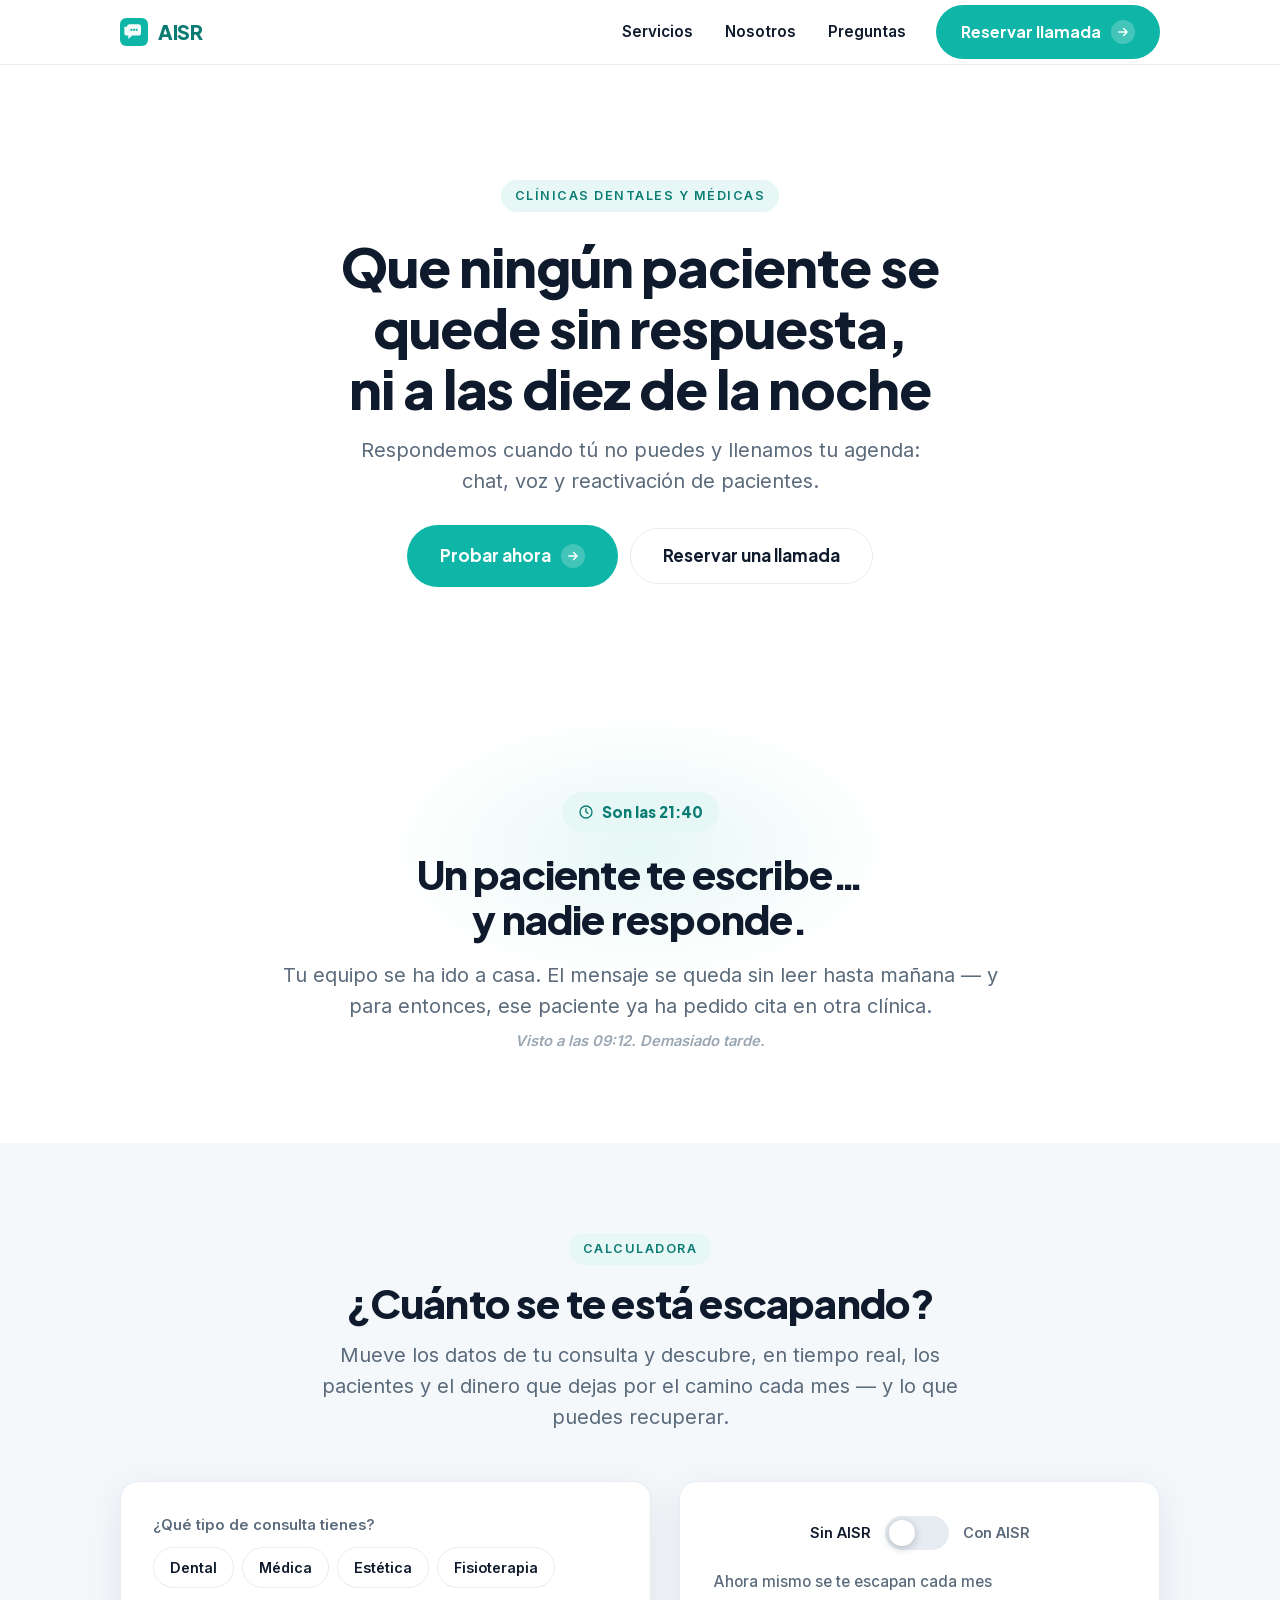
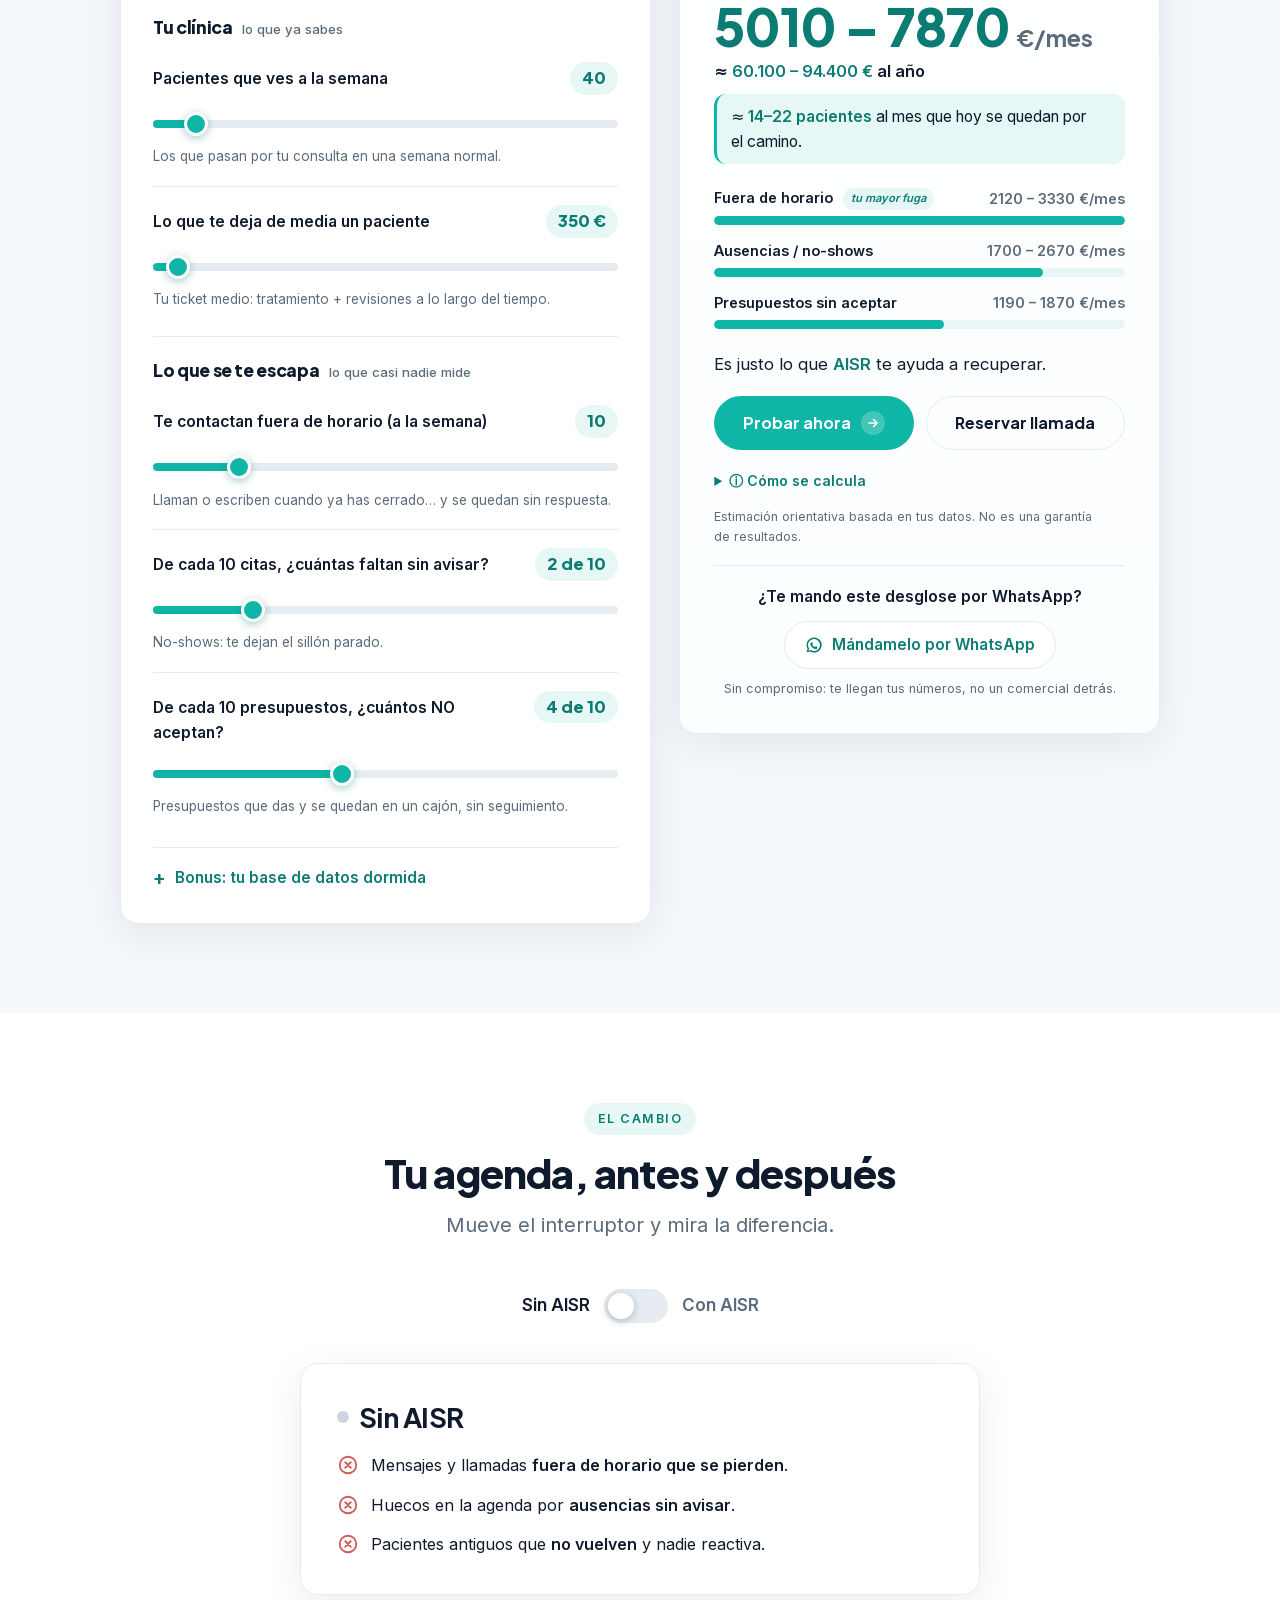
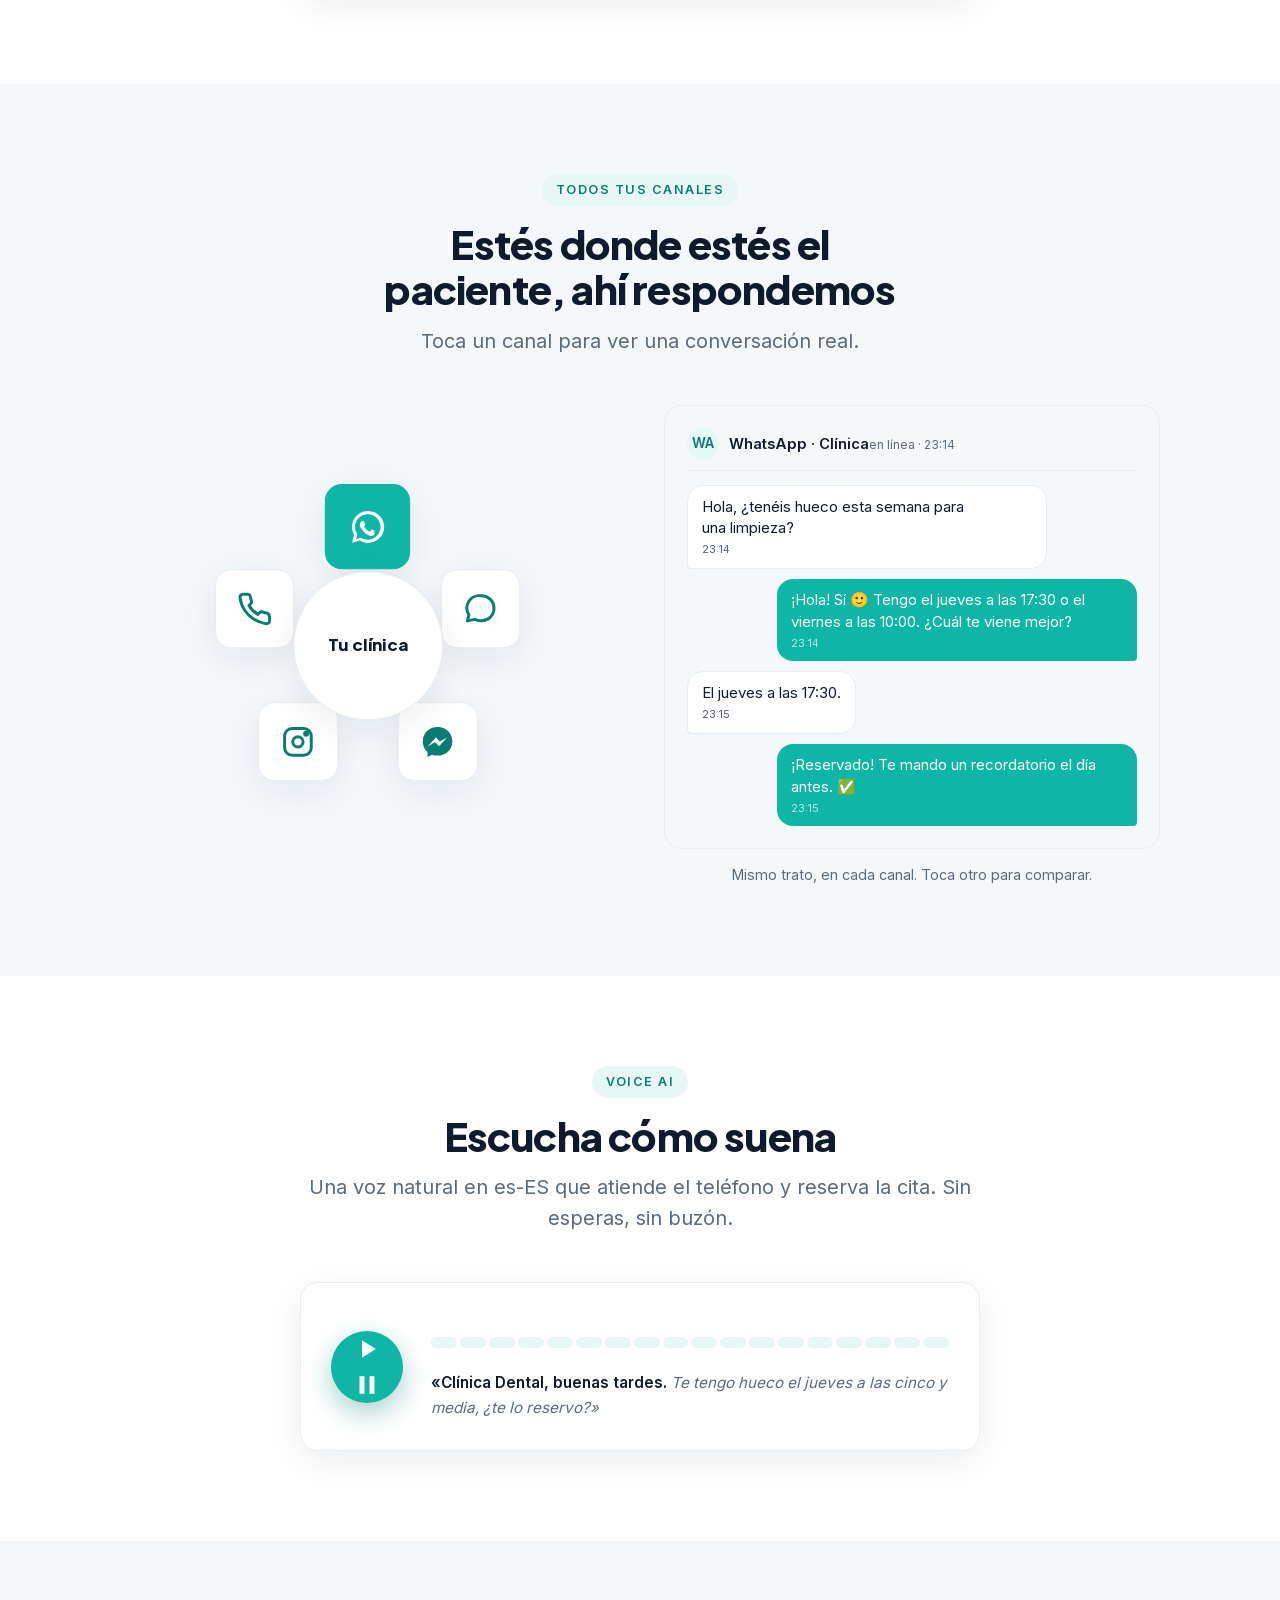
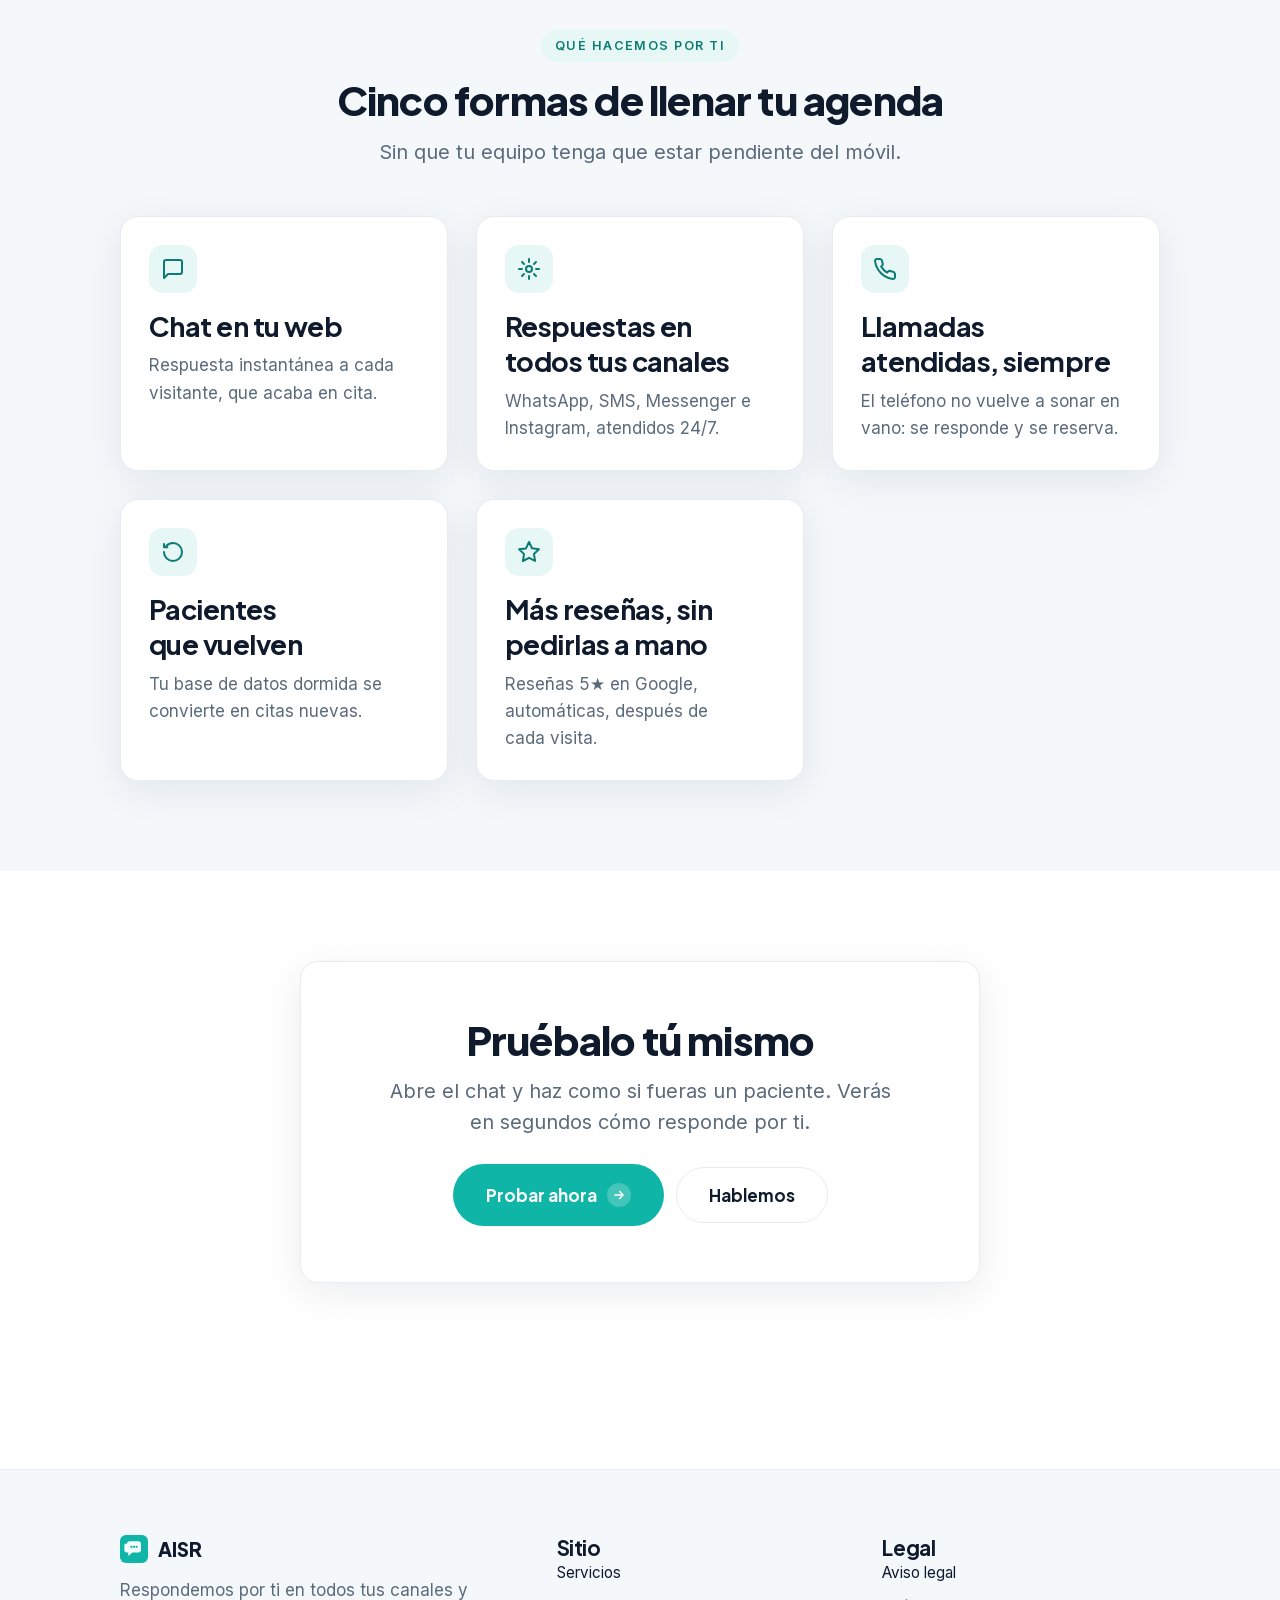
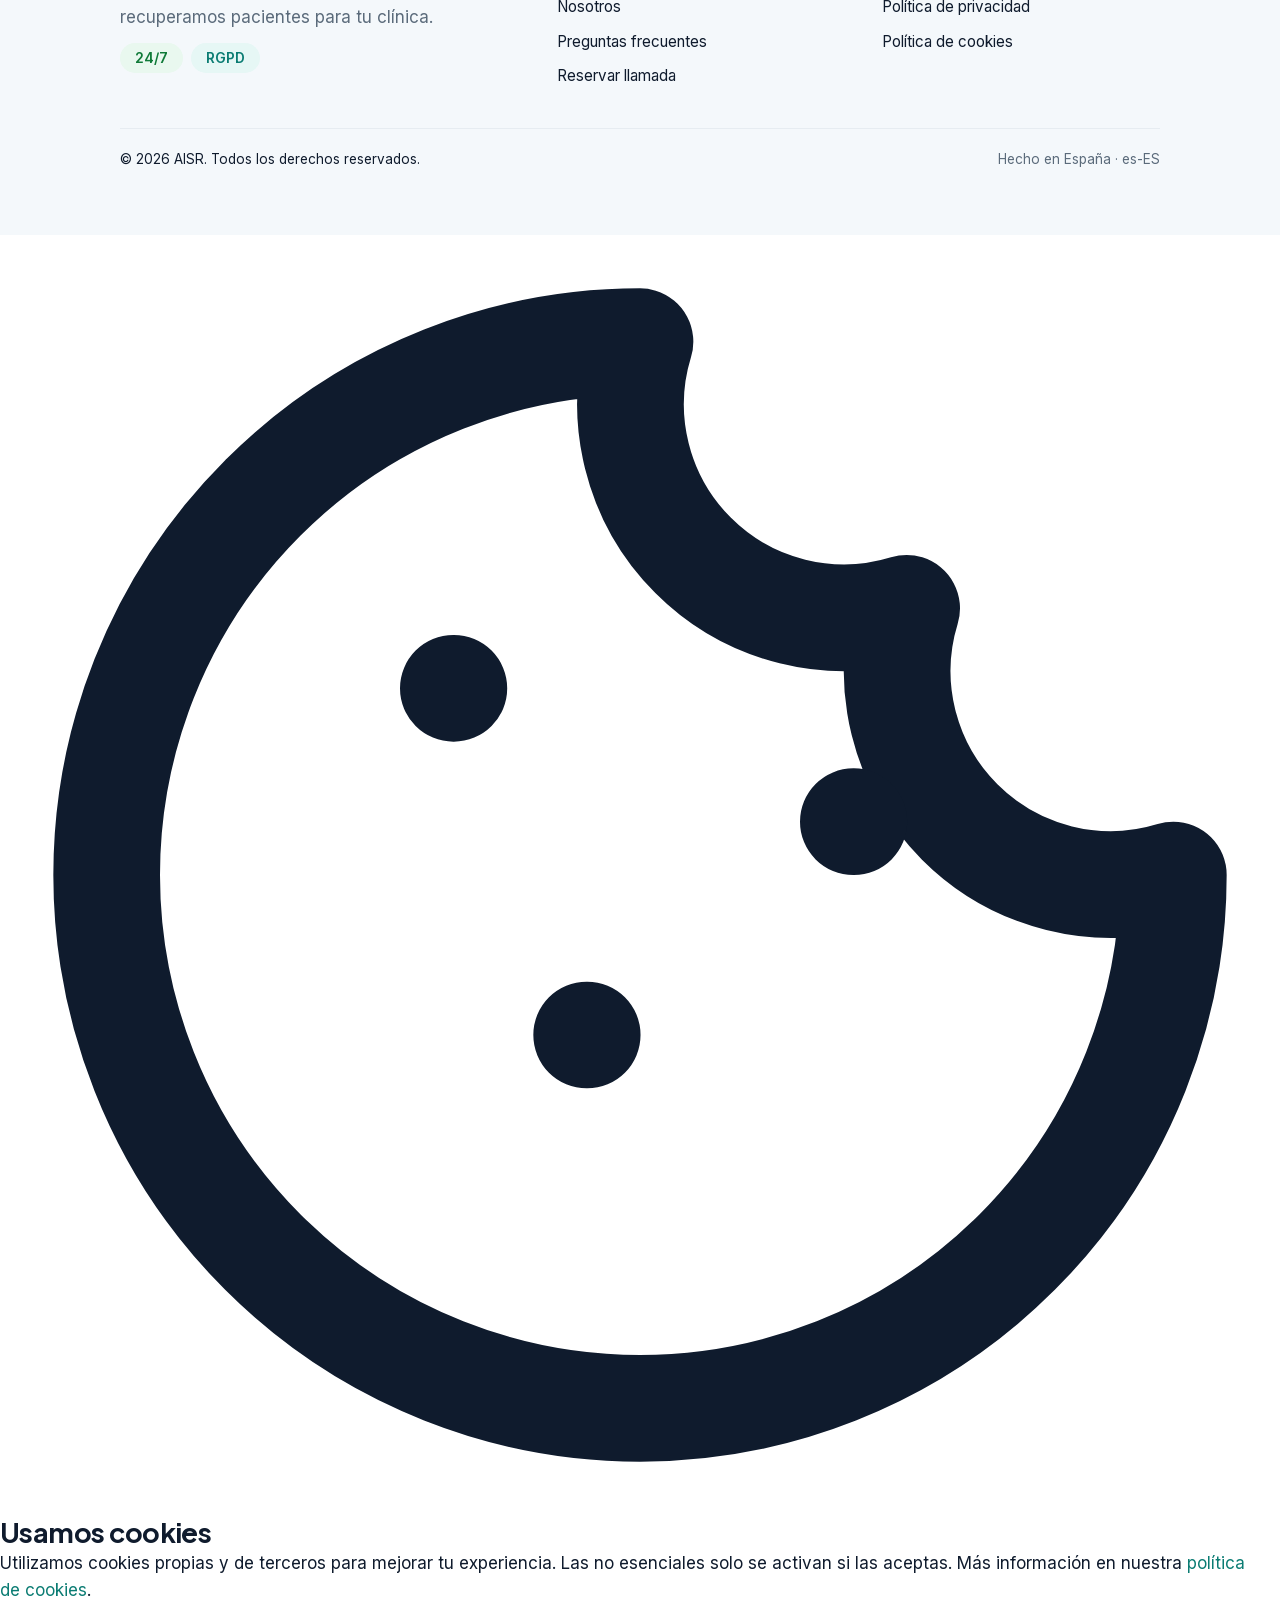
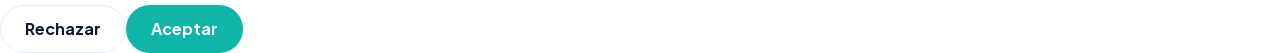
==== index.html @ 8013b0cb "Perf: scroll más fluido (header blur, light rays, flywheel) - Header sticky: quita saturate(180%), b" ====
<!DOCTYPE html>
<html lang="es-ES">
<head>
<meta charset="UTF-8" />
<meta name="viewport" content="width=device-width, initial-scale=1" />

<!-- ================= SEO (es-ES) =================
     Plantilla de <head> reutilizable. En cada página se cambian:
     title, description, canonical, og:url/og:title/og:description y el JSON-LD propio. -->
<title>AISR — Que ningún paciente se quede sin respuesta</title>
<meta name="description" content="Chat, voz y reactivación de pacientes para clínicas dentales y médicas. Respondemos cuando tú no puedes, y llenamos tu agenda." />
<meta name="theme-color" content="#0FB5A6" />
<link rel="canonical" href="https://aisr.es/" />
<link rel="alternate" hreflang="es-ES" href="https://aisr.es/" />
<link rel="alternate" hreflang="x-default" href="https://aisr.es/" />

<!-- Open Graph -->
<meta property="og:type" content="website" />
<meta property="og:locale" content="es_ES" />
<meta property="og:site_name" content="AISR" />
<meta property="og:title" content="AISR — Que ningún paciente se quede sin respuesta" />
<meta property="og:description" content="Chat, voz y reactivación de pacientes para clínicas. Respondemos cuando tú no puedes." />
<meta property="og:url" content="https://aisr.es/" />
<meta property="og:image" content="https://aisr.es/assets/og/og-home.jpg" />
<meta property="og:image:width" content="1200" />
<meta property="og:image:height" content="630" />

<!-- Twitter Card -->
<meta name="twitter:card" content="summary_large_image" />
<meta name="twitter:title" content="AISR — Que ningún paciente se quede sin respuesta" />
<meta name="twitter:description" content="Chat, voz y reactivación de pacientes para clínicas." />
<meta name="twitter:image" content="https://aisr.es/assets/og/og-home.jpg" />

<!-- Iconos / manifest -->
<link rel="icon" href="/assets/favicon.svg" type="image/svg+xml" />
<link rel="apple-touch-icon" href="/assets/icons/icon-180.png" />
<link rel="manifest" href="/manifest.json" />

<!-- ================= Rendimiento =================
     preconnect al dominio del widget de chat (ajustar cuando lo facilite el cliente). -->
<!-- TODO(cliente): preconnect al dominio real del widget de chat. -->

<!-- preload de la fuente principal de cada familia (auto-alojadas, ver /fonts/) -->
<link rel="preload" href="/fonts/plus-jakarta-sans-latin.woff2" as="font" type="font/woff2" crossorigin />
<link rel="preload" href="/fonts/inter-latin.woff2" as="font" type="font/woff2" crossorigin />

<!-- Critical CSS inline: tokens + base mínima para pintar above-the-fold sin bloqueo -->
<style>
  :root{
    --bg:#FFFFFF; --bg-soft:#F4F8FB; --surface:#FFFFFF;
    --ink:#0F1B2D; --muted:#5B6B7B; --line:#E6ECF1;
    --primary:#0FB5A6; --primary-deep:#0B7C73; --primary-soft:#E6F7F5;
    --ok:#16A34A; --radius:18px; --shadow:0 10px 40px rgba(15,27,45,.08);
    --maxw:1120px;
    --font-head:'Plus Jakarta Sans',system-ui,-apple-system,Segoe UI,sans-serif;
    --font-body:'Inter',system-ui,-apple-system,Segoe UI,sans-serif;
  }
  body{font-family:var(--font-body);color:var(--ink);background:var(--bg)}
  .container{max-width:var(--maxw);margin-inline:auto;padding-inline:clamp(16px,5vw,40px)}
  .site-header{position:sticky;top:0;z-index:50;background:rgba(255,255,255,.9);backdrop-filter:blur(6px);-webkit-backdrop-filter:blur(6px);border-bottom:1px solid var(--line)}
  .site-header .container{display:flex;align-items:center;justify-content:space-between;height:64px}
  .brand{font-family:var(--font-head);font-weight:800;font-size:1.25rem;letter-spacing:-.02em;display:flex;align-items:center;gap:10px}
  .brand img{width:28px;height:28px}
  .site-header.is-scrolled{background:rgba(255,255,255,.95);box-shadow:0 6px 24px rgba(15,27,45,.06)}
  /* Hero shell (above-the-fold): contenido completo se construye en la tarea 04 */
  .hero{position:relative;overflow:hidden;text-align:center;padding-block:clamp(56px,9vw,120px)}
  .hero__inner{position:relative;z-index:1;max-width:760px;margin-inline:auto}
</style>

<!-- CSS del sitio. El critical CSS va inline arriba para pintar el above-the-fold;
     estos se cargan normalmente (compatibles con la CSP estricta de producción). -->
<link rel="stylesheet" href="/css/reset.css" />
<link rel="stylesheet" href="/css/fonts.css" />
<link rel="stylesheet" href="/css/design-system.css" />
<link rel="stylesheet" href="/css/animations.css" />
<link rel="stylesheet" href="/css/home.css" />
<link rel="stylesheet" href="/css/calculadora.css" />

<!-- ================= Schema.org (global: Organization + WebSite) ================= -->
<script type="application/ld+json">
{
  "@context": "https://schema.org",
  "@graph": [
    {
      "@type": "Organization",
      "@id": "https://aisr.es/#organization",
      "name": "AISR",
      "url": "https://aisr.es/",
      "logo": "https://aisr.es/assets/icons/icon-512.png",
      "description": "Chat, voz y reactivación de pacientes para clínicas dentales y médicas.",
      "sameAs": [],
      "contactPoint": {
        "@type": "ContactPoint",
        "contactType": "customer support",
        "availableLanguage": ["es"]
      }
    },
    {
      "@type": "WebSite",
      "@id": "https://aisr.es/#website",
      "url": "https://aisr.es/",
      "name": "AISR",
      "inLanguage": "es-ES",
      "publisher": { "@id": "https://aisr.es/#organization" },
      "potentialAction": {
        "@type": "SearchAction",
        "target": "https://aisr.es/?q={search_term_string}",
        "query-input": "required name=search_term_string"
      }
    }
  ]
}
</script>

<script src="/js/main.js" defer></script>
<script src="/js/animations.js" defer></script>
<script src="/js/calculadora.js" defer></script>
</head>
<body>

<a class="skip-link" href="#main">Saltar al contenido</a>

<header class="site-header">
  <div class="container">
    <a class="brand" href="/" aria-label="AISR — inicio">
      <img src="/assets/favicon.svg" alt="" width="28" height="28" />
      AISR
    </a>

    <button class="nav-toggle" type="button" aria-expanded="false"
            aria-controls="primary-nav" aria-label="Abrir menú">
      <span></span>
    </button>

    <nav id="primary-nav" class="nav" aria-label="Principal" data-open="false">
      <ul class="nav__list">
        <li><a class="nav__link" href="/servicios.html">Servicios</a></li>
        <li><a class="nav__link" href="/sobre-nosotros.html">Nosotros</a></li>
        <li><a class="nav__link" href="/preguntas-frecuentes.html">Preguntas</a></li>
      </ul>
      <a class="btn btn--primary nav__cta" href="/reservar.html" data-spark>
        Reservar llamada
        <span class="btn__icon" aria-hidden="true">
          <svg viewBox="0 0 24 24" fill="none" stroke="currentColor" stroke-width="2.5"
               stroke-linecap="round" stroke-linejoin="round"><path d="M5 12h14M13 6l6 6-6 6"/></svg>
        </span>
      </a>
    </nav>
  </div>
</header>

<main id="main">

  <!-- ===================== 1 · HERO ===================== -->
  <section class="hero container" data-light-rays>
    <div class="hero__inner">
      <span class="eyebrow reveal">Clínicas dentales y médicas</span>
      <h1 class="reveal" data-reveal-delay="1" style="margin:16px 0">Que ningún paciente se quede sin respuesta, ni a las diez de la noche</h1>
      <p class="lead reveal" data-reveal-delay="2" style="margin-inline:auto;max-width:560px">
        Respondemos cuando tú no puedes y llenamos tu agenda: chat, voz y reactivación de pacientes.
      </p>
      <div class="cluster cluster--center reveal" data-reveal-delay="3" style="margin-top:28px">
        <button class="btn btn--primary btn--lg" data-open-chat data-spark>
          Probar ahora
          <span class="btn__icon" aria-hidden="true">
            <svg viewBox="0 0 24 24" fill="none" stroke="currentColor" stroke-width="2.5"
                 stroke-linecap="round" stroke-linejoin="round"><path d="M5 12h14M13 6l6 6-6 6"/></svg>
          </span>
        </button>
        <a class="btn btn--ghost btn--lg" href="/reservar.html">Reservar una llamada</a>
      </div>
    </div>
  </section>

  <!-- ===================== 2 · EL PROBLEMA ===================== -->
  <section class="section problema" aria-labelledby="problema-h">
    <div class="problema__glow parallax" data-speed="0.08" aria-hidden="true"></div>
    <div class="container">
      <div class="problema__scene reveal">
        <span class="problema__clock">
          <svg viewBox="0 0 24 24" fill="none" stroke="currentColor" stroke-width="2"
               stroke-linecap="round" stroke-linejoin="round"><circle cx="12" cy="12" r="9"/><path d="M12 7v5l3 2"/></svg>
          Son las 21:40
        </span>
        <h2 id="problema-h">Un paciente te escribe… y nadie responde.</h2>
        <p class="lead measure" style="margin-inline:auto">
          Tu equipo se ha ido a casa. El mensaje se queda sin leer hasta mañana —
          y para entonces, ese paciente ya ha pedido cita en otra clínica.
        </p>
        <span class="problema__missed">Visto a las 09:12. Demasiado tarde.</span>
      </div>
    </div>
  </section>

  <!-- ===================== 3 · CALCULADORA ===================== -->
  <section id="calculadora" class="section section--soft" aria-labelledby="calc-h">
    <div class="container">
      <div class="section__head reveal">
        <span class="eyebrow">Calculadora</span>
        <h2 id="calc-h">¿Cuánto se te está escapando?</h2>
        <p class="lead">Mueve los datos de tu consulta y descubre, en tiempo real, los pacientes y el dinero que dejas por el camino cada mes — y lo que puedes recuperar.</p>
      </div>

      <div class="calc-grid">
        <!-- INPUTS -->
        <section class="panel inputs" aria-label="Datos de tu clínica">
          <div class="presets">
            <span class="presets-q">¿Qué tipo de consulta tienes?</span>
            <div class="chips" role="group" aria-label="Tipo de consulta">
              <button type="button" class="calc-chip" data-val="450" data-noshow="2" data-presu="4">Dental</button>
              <button type="button" class="calc-chip" data-val="150" data-noshow="1" data-presu="2">Médica</button>
              <button type="button" class="calc-chip" data-val="350" data-noshow="2" data-presu="5">Estética</button>
              <button type="button" class="calc-chip" data-val="120" data-noshow="3" data-presu="3">Fisioterapia</button>
            </div>
          </div>

          <div class="group">
            <div class="group-head"><h3>Tu clínica</h3><span>lo que ya sabes</span></div>
            <div class="field">
              <label for="s-pac">Pacientes que ves a la semana <output id="o-pac">40</output></label>
              <input type="range" id="s-pac" min="5" max="500" step="1" value="40" aria-describedby="h-pac" />
              <p class="help" id="h-pac">Los que pasan por tu consulta en una semana normal.</p>
            </div>
            <div class="field">
              <label for="s-val">Lo que te deja de media un paciente <output id="o-val">350 €</output></label>
              <input type="range" id="s-val" min="50" max="10000" step="10" value="350" aria-describedby="h-val" />
              <p class="help" id="h-val">Tu ticket medio: tratamiento + revisiones a lo largo del tiempo.</p>
            </div>
          </div>

          <div class="group">
            <div class="group-head"><h3>Lo que se te escapa</h3><span>lo que casi nadie mide</span></div>
            <div class="field">
              <label for="s-after">Te contactan fuera de horario (a la semana) <output id="o-after">10</output></label>
              <input type="range" id="s-after" min="0" max="60" step="1" value="10" aria-describedby="h-after" />
              <p class="help" id="h-after">Llaman o escriben cuando ya has cerrado… y se quedan sin respuesta.</p>
            </div>
            <div class="field">
              <label for="s-noshow">De cada 10 citas, ¿cuántas faltan sin avisar? <output id="o-noshow">2 de 10</output></label>
              <input type="range" id="s-noshow" min="0" max="10" step="1" value="2" aria-describedby="h-noshow" />
              <p class="help" id="h-noshow">No-shows: te dejan el sillón parado.</p>
            </div>
            <div class="field">
              <label for="s-presu">De cada 10 presupuestos, ¿cuántos NO aceptan? <output id="o-presu">4 de 10</output></label>
              <input type="range" id="s-presu" min="0" max="10" step="1" value="4" aria-describedby="h-presu" />
              <p class="help" id="h-presu">Presupuestos que das y se quedan en un cajón, sin seguimiento.</p>
            </div>
          </div>

          <details class="bonus">
            <summary>Bonus: tu base de datos dormida</summary>
            <div class="field">
              <label for="b-db">Pacientes en tu base de datos <output id="o-db">1.500</output></label>
              <input type="range" id="b-db" min="0" max="50000" step="100" value="1500" aria-describedby="h-db" />
              <p class="help" id="h-db">Pacientes de siempre que llevan tiempo sin aparecer.</p>
            </div>
            <div class="field">
              <label for="b-val">Lo que deja un paciente que vuelve <output id="o-bval">350 €</output></label>
              <input type="range" id="b-val" min="50" max="10000" step="10" value="350" aria-describedby="h-bval" />
              <p class="help" id="h-bval">Puedes bajarlo: muchos vuelven primero solo por una revisión.</p>
            </div>
          </details>
        </section>

        <!-- RESULT -->
        <aside class="panel result" data-mode="sin">
          <div class="calc-compare">
            <label class="neo-toggle">
              <span class="neo-toggle__label neo-toggle__label--on" data-calc-off>Sin AISR</span>
              <input type="checkbox" id="calc-switch" role="switch"
                     aria-label="Comparar lo que se te escapa sin AISR con lo que recuperas con AISR" />
              <span class="neo-toggle__track"><span class="neo-toggle__thumb"></span></span>
              <span class="neo-toggle__label" data-calc-on>Con AISR</span>
            </label>
          </div>

          <p class="result-label" data-calc-label>Ahora mismo se te escapan cada mes</p>
          <p class="calc-hero" aria-live="polite"><span id="r-low">0</span> – <span id="r-high">0</span><span class="cur">€/mes</span></p>
          <p class="result-year">≈ <b><span id="r-ylow">0</span> – <span id="r-yhigh">0</span> €</b> al año</p>
          <p class="tangible" id="tangible"></p>

          <div class="breakdown" aria-label="De dónde viene">
            <div class="bd-row">
              <div class="bd-top"><span class="lbl">Fuera de horario <i class="tag" id="tag-hor">tu mayor fuga</i></span><span class="val" id="bd-hor">—</span></div>
              <div class="bd-bar"><div class="bd-fill" id="f-hor"></div></div>
            </div>
            <div class="bd-row">
              <div class="bd-top"><span class="lbl">Ausencias / no-shows <i class="tag" id="tag-no">tu mayor fuga</i></span><span class="val" id="bd-no">—</span></div>
              <div class="bd-bar"><div class="bd-fill" id="f-no"></div></div>
            </div>
            <div class="bd-row">
              <div class="bd-top"><span class="lbl">Presupuestos sin aceptar <i class="tag" id="tag-pre">tu mayor fuga</i></span><span class="val" id="bd-pre">—</span></div>
              <div class="bd-bar"><div class="bd-fill" id="f-pre"></div></div>
            </div>
          </div>

          <div class="bonus-result" id="bonus-box" hidden>
            <p>Y además, de tu base de datos dormida:</p>
            <p class="bonus-num">+ <span id="r-bonus">0</span> € <small>una sola vez</small></p>
            <p class="bonus-note">Escenario conservador: solo un 5 % (<span id="r-dbn">0</span> pacientes) recuperados.</p>
          </div>

          <p class="recover-line" data-calc-recover>Es justo lo que <strong>AISR</strong> te ayuda a recuperar.</p>
          <p class="calc-antes" hidden><a href="#antes" data-calc-antes>Velo en tu agenda, antes y después →</a></p>

          <div class="calc-cta">
            <button class="btn btn--primary" data-open-chat data-spark>
              Probar ahora
              <span class="btn__icon" aria-hidden="true">
                <svg viewBox="0 0 24 24" fill="none" stroke="currentColor" stroke-width="2.5"
                     stroke-linecap="round" stroke-linejoin="round"><path d="M5 12h14M13 6l6 6-6 6"/></svg>
              </span>
            </button>
            <a class="btn btn--ghost" href="/reservar.html">Reservar llamada</a>
          </div>

          <details class="how">
            <summary>ⓘ Cómo se calcula</summary>
            <div class="how-body">
              Sobre 4,33 semanas/mes sumamos tres fugas:<br />
              • <b>Fuera de horario</b> = contactos × lo que deja un paciente<br />
              • <b>Ausencias</b> = citas × % de no-shows × valor<br />
              • <b>Presupuestos</b> = citas × <code>0,35</code> (presupuestos por visita) × % sin aceptar × valor<br /><br />
              De esa oportunidad total, AISR recupera de forma realista <b>entre el 14 % y el 22 %</b>
              (14 % = solo algunos canales; 22 % = con chat, voz, recordatorios y seguimiento en marcha).<br />
              El bonus de base de datos es un cálculo aparte, de una sola vez: <code>5 % × pacientes × valor</code>.
            </div>
          </details>
          <p class="disclaimer">Estimación orientativa basada en tus datos. No es una garantía de resultados.</p>

          <!-- Soft lead-capture: el desglose por WhatsApp, sin presión -->
          <div class="calc-share">
            <p class="calc-share__q">¿Te mando este desglose por WhatsApp?</p>
            <!-- TODO(cliente): sustituir 000000000 por el número real (formato wa.me, sin +). -->
            <a class="calc-share__btn" href="https://wa.me/000000000" data-calc-wa target="_blank" rel="noopener">
              <svg viewBox="0 0 24 24" fill="currentColor" aria-hidden="true" width="18" height="18"><path d="M12 2a10 10 0 00-8.6 15l-1.3 4.8 4.9-1.3A10 10 0 1012 2zm0 18a8 8 0 01-4.1-1.1l-.3-.2-2.9.8.8-2.8-.2-.3A8 8 0 1112 20zm4.4-5.6c-.2-.1-1.4-.7-1.6-.8s-.4-.1-.5.1-.6.8-.8 1-.3.2-.5.1a6.5 6.5 0 01-3.2-2.8c-.2-.4.2-.4.6-1.2a.4.4 0 000-.4l-.7-1.7c-.2-.5-.4-.4-.5-.4h-.5a.9.9 0 00-.7.3 2.8 2.8 0 00-.9 2.1 4.9 4.9 0 001 2.6 11 11 0 004.3 3.8c1.6.6 1.8.5 2.2.5a2.4 2.4 0 001.6-1.1 2 2 0 00.1-1.1c0-.1-.2-.2-.4-.3z"/></svg>
              Mándamelo por WhatsApp
            </a>
            <p class="calc-share__note">Sin compromiso: te llegan tus números, no un comercial detrás.</p>
          </div>
        </aside>
      </div>
    </div>
  </section>

  <!-- ===================== 4 · ANTES / DESPUÉS ===================== -->
  <section class="section antes" aria-labelledby="antes-h">
    <div class="container">
      <div class="section__head reveal">
        <span class="eyebrow">El cambio</span>
        <h2 id="antes-h">Tu agenda, antes y después</h2>
        <p class="lead">Mueve el interruptor y mira la diferencia.</p>
      </div>

      <div class="antes__toggle reveal">
        <label class="neo-toggle">
          <span class="neo-toggle__label" data-toggle-off>Sin AISR</span>
          <input type="checkbox" id="antes-switch" role="switch" aria-label="Comparar sin AISR y con AISR" />
          <span class="neo-toggle__track"><span class="neo-toggle__thumb"></span></span>
          <span class="neo-toggle__label neo-toggle__label--on" data-toggle-on>Con AISR</span>
        </label>
      </div>

      <div class="antes__panels reveal">
        <article class="antes__panel antes__panel--off" data-antes-panel="off">
          <h3><span class="dot" aria-hidden="true"></span>Sin AISR</h3>
          <div class="antes__list">
            <p class="antes__item antes__item--bad">
              <svg viewBox="0 0 24 24" fill="none" stroke="currentColor" stroke-width="2" stroke-linecap="round" stroke-linejoin="round"><circle cx="12" cy="12" r="9"/><path d="M15 9l-6 6M9 9l6 6"/></svg>
              <span>Mensajes y llamadas <b>fuera de horario que se pierden</b>.</span>
            </p>
            <p class="antes__item antes__item--bad">
              <svg viewBox="0 0 24 24" fill="none" stroke="currentColor" stroke-width="2" stroke-linecap="round" stroke-linejoin="round"><circle cx="12" cy="12" r="9"/><path d="M15 9l-6 6M9 9l6 6"/></svg>
              <span>Huecos en la agenda por <b>ausencias sin avisar</b>.</span>
            </p>
            <p class="antes__item antes__item--bad">
              <svg viewBox="0 0 24 24" fill="none" stroke="currentColor" stroke-width="2" stroke-linecap="round" stroke-linejoin="round"><circle cx="12" cy="12" r="9"/><path d="M15 9l-6 6M9 9l6 6"/></svg>
              <span>Pacientes antiguos que <b>no vuelven</b> y nadie reactiva.</span>
            </p>
          </div>
        </article>

        <article class="antes__panel antes__panel--on" data-antes-panel="on" hidden>
          <h3><span class="dot" aria-hidden="true"></span>Con AISR</h3>
          <div class="antes__list">
            <p class="antes__item antes__item--good">
              <svg viewBox="0 0 24 24" fill="none" stroke="currentColor" stroke-width="2" stroke-linecap="round" stroke-linejoin="round"><path d="M20 6L9 17l-5-5"/></svg>
              <span>Se responde <b>24/7 en todos tus canales</b>, también de noche.</span>
            </p>
            <p class="antes__item antes__item--good">
              <svg viewBox="0 0 24 24" fill="none" stroke="currentColor" stroke-width="2" stroke-linecap="round" stroke-linejoin="round"><path d="M20 6L9 17l-5-5"/></svg>
              <span><b>Recordatorios automáticos</b> que reducen las ausencias.</span>
            </p>
            <p class="antes__item antes__item--good">
              <svg viewBox="0 0 24 24" fill="none" stroke="currentColor" stroke-width="2" stroke-linecap="round" stroke-linejoin="round"><path d="M20 6L9 17l-5-5"/></svg>
              <span>Tu base de datos <b>vuelve a llenar la agenda</b> sola.</span>
            </p>
          </div>
        </article>
      </div>
    </div>
  </section>

  <!-- ===================== 5 · FLYWHEEL DE CANALES ===================== -->
  <section class="section section--soft canales" aria-labelledby="canales-h">
    <div class="container">
      <div class="section__head reveal">
        <span class="eyebrow">Todos tus canales</span>
        <h2 id="canales-h">Estés donde estés el paciente, ahí respondemos</h2>
        <p class="lead">Toca un canal para ver una conversación real.</p>
      </div>

      <div class="canales__grid">
        <div class="reveal">
          <div class="flywheel" role="group" aria-label="Canales: toca uno para ver su conversación">
            <div class="flywheel__ring">
              <div class="flywheel__node" style="--angle:0deg">
                <button class="flywheel__node-inner" type="button" data-channel="whatsapp" aria-pressed="true" aria-label="WhatsApp">
                  <svg viewBox="0 0 24 24" fill="currentColor"><path d="M12 2a10 10 0 00-8.6 15l-1.3 4.8 4.9-1.3A10 10 0 1012 2zm0 18a8 8 0 01-4.1-1.1l-.3-.2-2.9.8.8-2.8-.2-.3A8 8 0 1112 20zm4.4-5.6c-.2-.1-1.4-.7-1.6-.8s-.4-.1-.5.1-.6.8-.8 1-.3.2-.5.1a6.5 6.5 0 01-3.2-2.8c-.2-.4.2-.4.6-1.2a.4.4 0 000-.4l-.7-1.7c-.2-.5-.4-.4-.5-.4h-.5a.9.9 0 00-.7.3 2.8 2.8 0 00-.9 2.1 4.9 4.9 0 001 2.6 11 11 0 004.3 3.8c1.6.6 1.8.5 2.2.5a2.4 2.4 0 001.6-1.1 2 2 0 00.1-1.1c0-.1-.2-.2-.4-.3z"/></svg>
                </button>
              </div>
              <div class="flywheel__node" style="--angle:72deg">
                <button class="flywheel__node-inner" type="button" data-channel="sms" aria-pressed="false" aria-label="SMS">
                  <svg viewBox="0 0 24 24" fill="none" stroke="currentColor" stroke-width="2" stroke-linecap="round" stroke-linejoin="round"><path d="M21 11.5a8.4 8.4 0 01-9 8.4 9 9 0 01-3.9-.9L3 20l1-4.1A8.4 8.4 0 0112 3a8.4 8.4 0 019 8.5z"/></svg>
                </button>
              </div>
              <div class="flywheel__node" style="--angle:144deg">
                <button class="flywheel__node-inner" type="button" data-channel="messenger" aria-pressed="false" aria-label="Messenger">
                  <svg viewBox="0 0 24 24" fill="currentColor"><path d="M12 2C6.3 2 2 6.2 2 11.7c0 2.9 1.2 5.4 3.2 7.1v3.5l3-1.6a11 11 0 003.8.6c5.7 0 10-4.2 10-9.6C22 6.2 17.7 2 12 2zm1 12.9l-2.6-2.7-5 2.7 5.5-5.8 2.6 2.7 4.9-2.7-5.4 5.8z"/></svg>
                </button>
              </div>
              <div class="flywheel__node" style="--angle:216deg">
                <button class="flywheel__node-inner" type="button" data-channel="instagram" aria-pressed="false" aria-label="Instagram">
                  <svg viewBox="0 0 24 24" fill="none" stroke="currentColor" stroke-width="2" stroke-linecap="round" stroke-linejoin="round"><rect x="3" y="3" width="18" height="18" rx="5"/><circle cx="12" cy="12" r="3.5"/><circle cx="17.5" cy="6.5" r="1"/></svg>
                </button>
              </div>
              <div class="flywheel__node" style="--angle:288deg">
                <button class="flywheel__node-inner" type="button" data-channel="voz" aria-pressed="false" aria-label="Voz">
                  <svg viewBox="0 0 24 24" fill="none" stroke="currentColor" stroke-width="2" stroke-linecap="round" stroke-linejoin="round"><path d="M22 16.9v3a2 2 0 01-2.2 2 19.8 19.8 0 01-8.6-3.1 19.5 19.5 0 01-6-6A19.8 19.8 0 012 4.2 2 2 0 014 2h3a2 2 0 012 1.7c.1.9.4 1.8.7 2.7a2 2 0 01-.5 2.1L8.1 9.6a16 16 0 006 6l1.1-1.1a2 2 0 012.1-.5c.9.3 1.8.6 2.7.7a2 2 0 011.7 2z"/></svg>
                </button>
              </div>
            </div>
            <div class="flywheel__hub">Tu clínica</div>
          </div>

          <!-- Fallback estático para reduced-motion / sin JS -->
          <div class="flywheel-fallback">
            <p class="muted text-center">Canales disponibles:</p>
            <ul>
              <li><span class="chip chip--accent">WhatsApp</span></li>
              <li><span class="chip chip--accent">SMS</span></li>
              <li><span class="chip chip--accent">Messenger</span></li>
              <li><span class="chip chip--accent">Instagram</span></li>
              <li><span class="chip chip--accent">Voz</span></li>
            </ul>
          </div>
        </div>

        <div class="canales__convos reveal" data-reveal-delay="1">
          <div class="canales__panel" data-channel-panel="whatsapp">
            <div class="chat">
              <div class="chat__head"><span class="chat__avatar">WA</span><span><span class="chat__name">WhatsApp · Clínica</span><span class="chat__meta">en línea · 23:14</span></span></div>
              <p class="bubble bubble--in">Hola, ¿tenéis hueco esta semana para una limpieza? <span class="bubble__time">23:14</span></p>
              <p class="bubble bubble--out">¡Hola! Sí 🙂 Tengo el jueves a las 17:30 o el viernes a las 10:00. ¿Cuál te viene mejor? <span class="bubble__time">23:14</span></p>
              <p class="bubble bubble--in">El jueves a las 17:30. <span class="bubble__time">23:15</span></p>
              <p class="bubble bubble--out">¡Reservado! Te mando un recordatorio el día antes. ✅ <span class="bubble__time">23:15</span></p>
            </div>
          </div>

          <div class="canales__panel" data-channel-panel="sms" hidden>
            <div class="chat">
              <div class="chat__head"><span class="chat__avatar">SMS</span><span><span class="chat__name">SMS · Clínica</span><span class="chat__meta">hoy · 08:02</span></span></div>
              <p class="bubble bubble--out">Hola María, te recordamos tu cita mañana a las 12:00. Responde SÍ para confirmar o NO para cambiarla. <span class="bubble__time">08:02</span></p>
              <p class="bubble bubble--in">SÍ <span class="bubble__time">08:05</span></p>
              <p class="bubble bubble--out">¡Gracias! Te esperamos. 🦷 <span class="bubble__time">08:05</span></p>
            </div>
          </div>

          <div class="canales__panel" data-channel-panel="messenger" hidden>
            <div class="chat">
              <div class="chat__head"><span class="chat__avatar">M</span><span><span class="chat__name">Messenger · Clínica</span><span class="chat__meta">en línea · 20:48</span></span></div>
              <p class="bubble bubble--in">¿Hacéis blanqueamiento? ¿Cuánto cuesta? <span class="bubble__time">20:48</span></p>
              <p class="bubble bubble--out">Sí, lo hacemos 😊 Lo vemos en una primera visita sin compromiso para darte el precio exacto según tu caso. ¿Te busco hueco? <span class="bubble__time">20:48</span></p>
              <p class="bubble bubble--in">Vale, esta semana mejor. <span class="bubble__time">20:49</span></p>
              <p class="bubble bubble--out">Perfecto, te propongo el miércoles a las 18:15. ¿Lo confirmo? <span class="bubble__time">20:49</span></p>
            </div>
          </div>

          <div class="canales__panel" data-channel-panel="instagram" hidden>
            <div class="chat">
              <div class="chat__head"><span class="chat__avatar">IG</span><span><span class="chat__name">Instagram · Clínica</span><span class="chat__meta">en línea · 22:30</span></span></div>
              <p class="bubble bubble--in">Vi vuestro post de ortodoncia invisible 😍 ¿cómo pido cita? <span class="bubble__time">22:30</span></p>
              <p class="bubble bubble--out">¡Gracias! 🙌 Te lo pongo fácil: dime tu disponibilidad y te reservo una valoración gratuita. <span class="bubble__time">22:30</span></p>
              <p class="bubble bubble--in">Mañana por la tarde. <span class="bubble__time">22:31</span></p>
              <p class="bubble bubble--out">Hecho: mañana a las 18:00. Te llega confirmación por aquí. ✅ <span class="bubble__time">22:31</span></p>
            </div>
          </div>

          <div class="canales__panel" data-channel-panel="voz" hidden>
            <div class="chat">
              <div class="chat__head"><span class="chat__avatar">📞</span><span><span class="chat__name">Llamada · Clínica</span><span class="chat__meta">transcripción · 14:05</span></span></div>
              <p class="bubble bubble--out">Clínica Dental, buenas tardes, ¿en qué puedo ayudarte? <span class="bubble__time">14:05</span></p>
              <p class="bubble bubble--in">Hola, quería pedir cita para una revisión. <span class="bubble__time">14:05</span></p>
              <p class="bubble bubble--out">Claro. Tengo el lunes a las 11:00 o el martes a las 16:30. ¿Cuál prefieres? <span class="bubble__time">14:05</span></p>
              <p class="bubble bubble--in">El martes a las 16:30. <span class="bubble__time">14:06</span></p>
              <p class="bubble bubble--out">Perfecto, queda reservado. ¡Hasta el martes! <span class="bubble__time">14:06</span></p>
            </div>
          </div>

          <p class="canales__hint">Mismo trato, en cada canal. Toca otro para comparar.</p>
        </div>
      </div>
    </div>
  </section>

  <!-- ===================== 6 · ESCUCHA CÓMO SUENA (VOZ) ===================== -->
  <section class="section voz" aria-labelledby="voz-h">
    <div class="container">
      <div class="section__head reveal">
        <span class="eyebrow">Voice AI</span>
        <h2 id="voz-h">Escucha cómo suena</h2>
        <p class="lead">Una voz natural en es-ES que atiende el teléfono y reserva la cita. Sin esperas, sin buzón.</p>
      </div>

      <div class="voz__card reveal">
        <button class="voz__play" type="button" data-voz-play aria-label="Reproducir muestra de voz (demostración)">
          <svg viewBox="0 0 24 24" fill="currentColor" data-voz-icon-play><path d="M8 5v14l11-7z"/></svg>
          <svg viewBox="0 0 24 24" fill="currentColor" data-voz-icon-pause hidden><path d="M6 5h4v14H6zM14 5h4v14h-4z"/></svg>
        </button>
        <div class="voz__body">
          <div class="voz__wave" aria-hidden="true">
            <span></span><span></span><span></span><span></span><span></span><span></span><span></span><span></span><span></span><span></span><span></span><span></span><span></span><span></span><span></span><span></span><span></span><span></span>
          </div>
          <p class="voz__transcript"><b>«Clínica Dental, buenas tardes.</b> Te tengo hueco el jueves a las cinco y media, ¿te lo reservo?»</p>
        </div>
      </div>
    </div>
  </section>

  <!-- ===================== 7 · QUÉ HACEMOS POR TI ===================== -->
  <section class="section section--soft" aria-labelledby="hacemos-h">
    <div class="container">
      <div class="section__head reveal">
        <span class="eyebrow">Qué hacemos por ti</span>
        <h2 id="hacemos-h">Cinco formas de llenar tu agenda</h2>
        <p class="lead">Sin que tu equipo tenga que estar pendiente del móvil.</p>
      </div>

      <div class="grid grid--auto">
        <a class="card card--link reveal" href="/servicios.html#chat">
          <div class="card__icon"><svg viewBox="0 0 24 24" fill="none" stroke="currentColor" stroke-width="2" stroke-linecap="round" stroke-linejoin="round"><path d="M21 15a2 2 0 01-2 2H7l-4 4V5a2 2 0 012-2h14a2 2 0 012 2z"/></svg></div>
          <h3>Chat en tu web</h3>
          <p>Respuesta instantánea a cada visitante, que acaba en cita.</p>
        </a>
        <a class="card card--link reveal" data-reveal-delay="1" href="/servicios.html#canales">
          <div class="card__icon"><svg viewBox="0 0 24 24" fill="none" stroke="currentColor" stroke-width="2" stroke-linecap="round" stroke-linejoin="round"><circle cx="12" cy="12" r="3"/><path d="M12 2v3M12 19v3M2 12h3M19 12h3M5 5l2 2M17 17l2 2M19 5l-2 2M7 17l-2 2"/></svg></div>
          <h3>Respuestas en todos tus canales</h3>
          <p>WhatsApp, SMS, Messenger e Instagram, atendidos 24/7.</p>
        </a>
        <a class="card card--link reveal" data-reveal-delay="2" href="/servicios.html#voz">
          <div class="card__icon"><svg viewBox="0 0 24 24" fill="none" stroke="currentColor" stroke-width="2" stroke-linecap="round" stroke-linejoin="round"><path d="M22 16.9v3a2 2 0 01-2.2 2 19.8 19.8 0 01-8.6-3.1 19.5 19.5 0 01-6-6A19.8 19.8 0 012 4.2 2 2 0 014 2h3a2 2 0 012 1.7c.1.9.4 1.8.7 2.7a2 2 0 01-.5 2.1L8.1 9.6a16 16 0 006 6l1.1-1.1a2 2 0 012.1-.5c.9.3 1.8.6 2.7.7a2 2 0 011.7 2z"/></svg></div>
          <h3>Llamadas atendidas, siempre</h3>
          <p>El teléfono no vuelve a sonar en vano: se responde y se reserva.</p>
        </a>
        <a class="card card--link reveal" href="/servicios.html#reactivacion">
          <div class="card__icon"><svg viewBox="0 0 24 24" fill="none" stroke="currentColor" stroke-width="2" stroke-linecap="round" stroke-linejoin="round"><path d="M3 12a9 9 0 109-9 9 9 0 00-7 3.3M3 4v3.3H6.3"/></svg></div>
          <h3>Pacientes que vuelven</h3>
          <p>Tu base de datos dormida se convierte en citas nuevas.</p>
        </a>
        <a class="card card--link reveal" data-reveal-delay="1" href="/servicios.html#resenas">
          <div class="card__icon"><svg viewBox="0 0 24 24" fill="none" stroke="currentColor" stroke-width="2" stroke-linecap="round" stroke-linejoin="round"><path d="M12 2l3 6.3 6.9.9-5 4.8 1.2 6.9L12 17.8 5.9 21l1.2-6.9-5-4.8 6.9-.9z"/></svg></div>
          <h3>Más reseñas, sin pedirlas a mano</h3>
          <p>Reseñas 5★ en Google, automáticas, después de cada visita.</p>
        </a>
      </div>
    </div>
  </section>

  <!-- ===================== 8 · CTA FINAL ===================== -->
  <section class="section cta-final" aria-labelledby="cta-h">
    <div class="container">
      <div class="cta-final__inner reveal" data-light-rays>
        <h2 id="cta-h">Pruébalo tú mismo</h2>
        <p class="lead">Abre el chat y haz como si fueras un paciente. Verás en segundos cómo responde por ti.</p>
        <div class="cluster cluster--center">
          <button class="btn btn--primary btn--lg" data-open-chat data-spark>
            Probar ahora
            <span class="btn__icon" aria-hidden="true">
              <svg viewBox="0 0 24 24" fill="none" stroke="currentColor" stroke-width="2.5"
                   stroke-linecap="round" stroke-linejoin="round"><path d="M5 12h14M13 6l6 6-6 6"/></svg>
            </span>
          </button>
          <a class="btn btn--ghost btn--lg" href="/reservar.html">Hablemos</a>
        </div>
      </div>
    </div>
  </section>

</main>

<footer class="site-footer">
  <div class="container">
    <div class="footer__grid">
      <div>
        <div class="footer__brand">
          <img src="/assets/favicon.svg" alt="" width="28" height="28" /> AISR
        </div>
        <p class="muted measure">Respondemos por ti en todos tus canales y recuperamos pacientes para tu clínica.</p>
        <div class="footer__channels">
          <span class="chip chip--ok">24/7</span>
          <span class="chip chip--accent">RGPD</span>
        </div>
      </div>
      <div>
        <h4>Sitio</h4>
        <div class="footer__links">
          <a href="/servicios.html">Servicios</a>
          <a href="/sobre-nosotros.html">Nosotros</a>
          <a href="/preguntas-frecuentes.html">Preguntas frecuentes</a>
          <a href="/reservar.html">Reservar llamada</a>
        </div>
      </div>
      <div>
        <h4>Legal</h4>
        <div class="footer__links">
          <a href="/aviso-legal.html">Aviso legal</a>
          <a href="/privacidad.html">Política de privacidad</a>
          <a href="/politica-cookies.html">Política de cookies</a>
        </div>
      </div>
    </div>
    <div class="footer__bottom">
      <p>© <span data-year>2026</span> AISR. Todos los derechos reservados.</p>
      <p class="muted">Hecho en España · es-ES</p>
    </div>
  </div>
</footer>

</body>
</html>
---- css/fonts.css ----
/* Fuentes auto-alojadas, subset latin, font-display:swap.
   Los .woff2 se precargan en el <head>, así que el intercambio ocurre muy pronto
   y el desplazamiento (CLS) es mínimo. Si en el futuro se quiere CLS cero estricto,
   añadir un @font-face de fallback con size-adjust/ascent-override medido por fuente
   y referenciarlo en --font-head/--font-body. */

/* ---- Plus Jakarta Sans (títulos) ---- */
@font-face{
  font-family:'Plus Jakarta Sans';
  font-style:normal;
  font-weight:600 800;
  font-display:swap;
  src:url('/fonts/plus-jakarta-sans-latin.woff2') format('woff2');
  unicode-range:U+0000-00FF,U+0131,U+0152-0153,U+02BB-02BC,U+02C6,U+02DA,U+02DC,U+2000-206F,U+2074,U+20AC,U+2122,U+2191,U+2193,U+2212,U+2215,U+FEFF,U+FFFD;
}

/* ---- Inter (texto) ---- */
@font-face{
  font-family:'Inter';
  font-style:normal;
  font-weight:400 600;
  font-display:swap;
  src:url('/fonts/inter-latin.woff2') format('woff2');
  unicode-range:U+0000-00FF,U+0131,U+0152-0153,U+02BB-02BC,U+02C6,U+02DA,U+02DC,U+2000-206F,U+2074,U+20AC,U+2122,U+2191,U+2193,U+2212,U+2215,U+FEFF,U+FFFD;
}
---- css/design-system.css ----
/* ============================================================
   AISR — Sistema de diseño "Clínico luminoso"  (tarea 02)
   Tokens + tipografía + componentes reutilizables + responsive.
   Carga deferida desde el <head>. Los tokens base (colores, radius,
   shadow) ya están inline en el critical CSS; aquí los ampliamos
   (espaciado, escala tipográfica) y construimos los componentes.
   ============================================================ */

:root{
  /* ---- Escala de espaciado (4-base) ---- */
  --s-1:4px;  --s-2:8px;  --s-3:12px; --s-4:16px;
  --s-6:24px; --s-8:32px; --s-12:48px; --s-16:64px; --s-24:96px;

  /* ---- Escala tipográfica fluida (clamp) ---- */
  --fs-h1:clamp(2.1rem,1.4rem + 3.2vw,3.4rem);
  --fs-h2:clamp(1.6rem,1.15rem + 2.1vw,2.5rem);
  --fs-h3:clamp(1.3rem,1.05rem + 1.2vw,1.7rem);
  --fs-h4:clamp(1.1rem,1rem + .5vw,1.3rem);
  --fs-body:clamp(1rem,.97rem + .15vw,1.0625rem);
  --fs-small:.875rem;
  --fs-eyebrow:.78rem;

  --lh-tight:1.12;
  --lh-snug:1.3;
  --lh-body:1.6;

  --measure:70ch;             /* ancho máximo de lectura cómoda */
  --header-h:64px;
}

/* ============================================================
   Tipografía base
   ============================================================ */
body{font-size:var(--fs-body);line-height:var(--lh-body)}

h1,h2,h3,h4{font-family:var(--font-head);letter-spacing:-.02em;color:var(--ink)}
h1{font-size:var(--fs-h1);font-weight:800;line-height:var(--lh-tight)}
h2{font-size:var(--fs-h2);font-weight:800;line-height:var(--lh-tight)}
h3{font-size:var(--fs-h3);font-weight:700;line-height:var(--lh-snug)}
h4{font-size:var(--fs-h4);font-weight:700;line-height:var(--lh-snug)}

p{color:var(--ink)}
p.lead{font-size:clamp(1.05rem,1rem + .6vw,1.25rem);color:var(--muted);line-height:1.55}
.muted{color:var(--muted)}
.measure{max-width:var(--measure)}
a{color:var(--primary-deep)}

/* Pequeño helper de "eyebrow" (cejilla) sobre títulos de sección */
.eyebrow{
  display:inline-block;font-family:var(--font-body);
  font-size:var(--fs-eyebrow);font-weight:600;letter-spacing:.12em;
  text-transform:uppercase;color:var(--primary-deep);
  background:var(--primary-soft);padding:6px 14px;border-radius:100px;
}

/* ============================================================
   Layout / secciones
   ============================================================ */
.section{padding-block:clamp(48px,7vw,96px)}
.section--soft{background:var(--bg-soft)}
.section__head{max-width:680px;margin-inline:auto;text-align:center;margin-bottom:clamp(28px,4vw,48px)}
.section__head .eyebrow{margin-bottom:16px}
.section__head h2{margin-bottom:14px}

/* Rejillas reutilizables (colapsan a 1 columna en móvil) */
.grid{display:grid;gap:clamp(16px,2.5vw,28px)}
.grid--2{grid-template-columns:repeat(2,1fr)}
.grid--3{grid-template-columns:repeat(3,1fr)}
.grid--auto{grid-template-columns:repeat(auto-fit,minmax(260px,1fr))}
@media(max-width:768px){
  .grid--2,.grid--3{grid-template-columns:1fr}
}

/* ============================================================
   Botones
   ============================================================ */
.btn{
  --_bg:var(--primary);--_fg:#fff;
  position:relative;display:inline-flex;align-items:center;justify-content:center;
  gap:10px;font-family:var(--font-head);font-weight:700;font-size:1rem;line-height:1;
  padding:14px 24px;border-radius:100px;border:1.5px solid transparent;
  background:var(--_bg);color:var(--_fg);cursor:pointer;white-space:nowrap;
  transition:transform .18s ease, box-shadow .25s ease, background .2s ease, color .2s ease;
  min-height:48px;
}
.btn:hover{transform:translateY(-2px);box-shadow:0 12px 28px rgba(11,124,115,.28)}
.btn:active{transform:translateY(0)}

/* Botón primario "moderno": flecha que se desliza dentro de un círculo */
.btn--primary{--_bg:var(--primary);--_fg:#fff}
.btn--primary:hover{--_bg:var(--primary-deep)}
.btn .btn__icon{
  display:grid;place-items:center;width:24px;height:24px;border-radius:50%;
  background:rgba(255,255,255,.22);overflow:hidden;
}
.btn .btn__icon svg{width:14px;height:14px;transition:transform .25s ease}
.btn:hover .btn__icon svg{animation:btn-arrow .5s ease}
@keyframes btn-arrow{
  40%{transform:translateX(140%)}
  41%{transform:translateX(-140%)}
  100%{transform:translateX(0)}
}

/* Botón secundario (outline) */
.btn--ghost{background:transparent;color:var(--ink);border-color:var(--line)}
.btn--ghost:hover{background:var(--bg-soft);border-color:var(--primary);box-shadow:none;color:var(--primary-deep)}

/* Botón de WhatsApp */
.btn--wa{background:#25D366;color:#06321b}
.btn--wa:hover{background:#1ebe5a;box-shadow:0 12px 28px rgba(37,211,102,.3)}

.btn--lg{padding:18px 32px;font-size:1.0625rem;min-height:56px}
.btn--block{width:100%}

/* ============================================================
   Cards (resultado / servicio)
   ============================================================ */
.card{
  background:var(--surface);border:1px solid var(--line);border-radius:var(--radius);
  padding:clamp(20px,3vw,28px);box-shadow:var(--shadow);
  transition:transform .25s ease, box-shadow .25s ease, border-color .25s ease;
}
.card--link:hover{transform:translateY(-4px);box-shadow:0 18px 50px rgba(15,27,45,.12);border-color:var(--primary-soft)}
.card__icon{
  display:grid;place-items:center;width:48px;height:48px;border-radius:14px;
  background:var(--primary-soft);color:var(--primary-deep);margin-bottom:16px;
}
.card__icon svg{width:24px;height:24px}
.card h3{margin-bottom:8px}
.card p{color:var(--muted)}

/* ============================================================
   Chips / badges (canales, "24/7", "RGPD")
   ============================================================ */
.chip{
  display:inline-flex;align-items:center;gap:6px;
  font-size:var(--fs-small);font-weight:600;line-height:1;
  padding:7px 14px;border-radius:100px;border:1px solid var(--line);
  background:var(--surface);color:var(--ink);
}
.chip--accent{background:var(--primary-soft);color:var(--primary-deep);border-color:transparent}
.chip--ok{background:#E9F8EF;color:#0F7A38;border-color:transparent}
.chip svg{width:15px;height:15px}

/* ============================================================
   Bloque de conversación (burbujas estilo mensajería)
   ============================================================ */
.chat{
  display:flex;flex-direction:column;gap:10px;
  background:var(--bg-soft);border:1px solid var(--line);border-radius:var(--radius);
  padding:clamp(16px,2.5vw,22px);max-width:420px;
}
.chat__head{display:flex;align-items:center;gap:10px;padding-bottom:10px;border-bottom:1px solid var(--line);margin-bottom:4px}
.chat__avatar{width:32px;height:32px;border-radius:50%;background:var(--primary-soft);color:var(--primary-deep);display:grid;place-items:center;font-weight:700;font-size:.85rem}
.chat__name{font-weight:700;font-size:.92rem}
.chat__meta{font-size:.75rem;color:var(--muted)}
.bubble{
  max-width:80%;padding:10px 14px;border-radius:16px;font-size:.94rem;line-height:1.45;
}
.bubble--in{align-self:flex-start;background:var(--surface);border:1px solid var(--line);border-bottom-left-radius:4px}
.bubble--out{align-self:flex-end;background:var(--primary);color:#fff;border-bottom-right-radius:4px}
.bubble__time{display:block;font-size:.68rem;opacity:.7;margin-top:3px}

/* ============================================================
   Nav (sticky, hamburguesa en móvil)
   .site-header base ya está en el critical CSS inline del <head>.
   ============================================================ */
.nav{display:flex;align-items:center;gap:8px}
.nav__list{display:flex;align-items:center;gap:4px}
.nav__link{
  font-weight:600;font-size:.95rem;color:var(--ink);
  padding:8px 14px;border-radius:10px;transition:background .18s ease,color .18s ease;
}
.nav__link:hover,.nav__link[aria-current="page"]{background:var(--bg-soft);color:var(--primary-deep)}
.nav__cta{margin-left:8px}

.nav-toggle{
  display:none;width:44px;height:44px;border-radius:12px;border:1px solid var(--line);
  background:var(--surface);place-items:center;
}
.nav-toggle span,.nav-toggle span::before,.nav-toggle span::after{
  content:"";display:block;width:20px;height:2px;border-radius:2px;background:var(--ink);
  transition:transform .25s ease,opacity .2s ease;
}
.nav-toggle span::before{transform:translateY(-6px)}
.nav-toggle span::after{transform:translateY(4px)}
.nav-toggle[aria-expanded="true"] span{background:transparent}
.nav-toggle[aria-expanded="true"] span::before{transform:rotate(45deg)}
.nav-toggle[aria-expanded="true"] span::after{transform:rotate(-45deg) translateY(-2px)}

@media(max-width:860px){
  .nav-toggle{display:grid}
  .nav{
    position:fixed;inset:var(--header-h) 0 auto 0;flex-direction:column;align-items:stretch;
    gap:4px;background:var(--surface);border-bottom:1px solid var(--line);
    padding:16px clamp(16px,5vw,40px) 24px;box-shadow:var(--shadow);
    transform:translateY(-12px);opacity:0;visibility:hidden;
    transition:transform .25s ease,opacity .2s ease,visibility .2s;
  }
  .nav[data-open="true"]{transform:translateY(0);opacity:1;visibility:visible}
  .nav__list{flex-direction:column;align-items:stretch;gap:2px}
  .nav__link{padding:12px 14px}
  .nav__cta{margin:8px 0 0}
}

/* ============================================================
   Footer
   ============================================================ */
.site-footer{
  background:var(--bg-soft);border-top:1px solid var(--line);
  margin-top:clamp(48px,8vw,96px);padding-block:clamp(40px,6vw,64px);
}
.footer__grid{display:grid;grid-template-columns:1.4fr 1fr 1fr;gap:clamp(24px,4vw,48px)}
@media(max-width:768px){.footer__grid{grid-template-columns:1fr 1fr}}
@media(max-width:480px){.footer__grid{grid-template-columns:1fr}}
.footer__brand{font-family:var(--font-head);font-weight:800;font-size:1.2rem;display:flex;align-items:center;gap:10px;margin-bottom:12px}
.footer__brand img{width:28px;height:28px}
.footer h4{font-size:.82rem;text-transform:uppercase;letter-spacing:.08em;color:var(--muted);margin-bottom:14px}
.footer__links{display:flex;flex-direction:column;gap:10px}
.footer__links a{color:var(--ink);font-size:.95rem;transition:color .18s ease}
.footer__links a:hover{color:var(--primary-deep)}
.footer__channels{display:flex;flex-wrap:wrap;gap:8px;margin-top:12px}
.footer__bottom{
  display:flex;flex-wrap:wrap;gap:12px;align-items:center;justify-content:space-between;
  margin-top:clamp(28px,4vw,40px);padding-top:20px;border-top:1px solid var(--line);
  font-size:.85rem;color:var(--muted);
}

/* ============================================================
   Utilidades varias
   ============================================================ */
.cluster{display:flex;flex-wrap:wrap;gap:12px;align-items:center}
.cluster--center{justify-content:center}
.stack-sm{display:flex;flex-direction:column;gap:8px}
.text-center{text-align:center}
.skip-link{
  position:absolute;left:8px;top:-48px;z-index:100;
  background:var(--ink);color:#fff;padding:10px 16px;border-radius:10px;
  transition:top .2s ease;
}
.skip-link:focus{top:8px}
---- css/animations.css ----
/* ============================================================
   AISR — Animaciones (tarea 03)
   Estilos CSS de las animaciones/componentes interactivos.
   La lógica (canvas, observers) está en /js/animations.js.
   Regla de oro: todo respeta prefers-reduced-motion y no bloquea LCP.
   ============================================================ */

/* ---- Capas de canvas para fondo/overlay (light rays, click spark) ---- */
.fx-rays{
  position:absolute;inset:0;width:100%;height:100%;
  pointer-events:none;z-index:0;opacity:.5;
}
.fx-spark{
  position:fixed;inset:0;width:100%;height:100%;
  pointer-events:none;z-index:9999;
}

/* ============================================================
   Reveal on scroll (opacity + translate). La clase la añade el JS;
   sin JS el contenido se ve igual (no se oculta nunca por CSS solo).
   ============================================================ */
.reveal{opacity:0;transform:translateY(24px);transition:opacity .6s ease,transform .6s ease}
.reveal.is-in{opacity:1;transform:none}
.reveal[data-reveal-delay="1"]{transition-delay:.08s}
.reveal[data-reveal-delay="2"]{transition-delay:.16s}
.reveal[data-reveal-delay="3"]{transition-delay:.24s}

/* Parallax suave (solo transform, lo mueve el JS con --parallax) */
.parallax{will-change:transform;transform:translate3d(0,var(--parallax,0),0)}

/* ============================================================
   Neo toggle  ·  "Sin AISR / Con AISR"
   ============================================================ */
.neo-toggle{display:inline-flex;align-items:center;gap:14px;font-weight:700;color:var(--muted)}
.neo-toggle__label{transition:color .2s ease}
.neo-toggle__label--on{color:var(--ink)}
.neo-toggle input{position:absolute;opacity:0;width:0;height:0}
.neo-toggle__track{
  position:relative;width:64px;height:34px;border-radius:100px;
  background:var(--line);border:1px solid var(--line);cursor:pointer;
  transition:background .25s ease,border-color .25s ease;
}
.neo-toggle__thumb{
  position:absolute;top:3px;left:3px;width:26px;height:26px;border-radius:50%;
  background:#fff;box-shadow:0 2px 8px rgba(15,27,45,.25);
  transition:transform .28s cubic-bezier(.4,1.3,.6,1);
}
.neo-toggle input:checked + .neo-toggle__track{background:var(--primary);border-color:var(--primary)}
.neo-toggle input:checked + .neo-toggle__track .neo-toggle__thumb{transform:translateX(30px)}
.neo-toggle input:focus-visible + .neo-toggle__track{outline:2px solid var(--primary);outline-offset:2px}

/* ============================================================
   Plus button  ·  expand FAQ (la cruz gira a "x" al abrir)
   ============================================================ */
.plus-btn{
  --sz:22px;position:relative;width:40px;height:40px;flex:0 0 auto;
  border-radius:12px;border:1px solid var(--line);background:var(--surface);
  display:grid;place-items:center;transition:background .2s ease,border-color .2s ease;
}
.plus-btn::before,.plus-btn::after{
  content:"";position:absolute;background:var(--primary-deep);border-radius:2px;
  transition:transform .3s cubic-bezier(.4,1.2,.5,1),opacity .3s ease;
}
.plus-btn::before{width:var(--sz);height:2px}
.plus-btn::after{width:2px;height:var(--sz)}
[aria-expanded="true"] > .plus-btn,
.plus-btn[aria-expanded="true"]{background:var(--primary-soft);border-color:var(--primary-soft)}
[aria-expanded="true"] > .plus-btn::after,
.plus-btn[aria-expanded="true"]::after{transform:rotate(90deg);opacity:0}
[aria-expanded="true"] > .plus-btn::before,
.plus-btn[aria-expanded="true"]::before{transform:rotate(180deg)}

/* ============================================================
   Flywheel de canales (rueda SVG; clínica al centro, satélites alrededor)
   ============================================================ */
.flywheel{position:relative;width:min(440px,86vw);aspect-ratio:1;margin-inline:auto}
.flywheel__ring{
  position:absolute;inset:0;border-radius:50%;
  animation:fly-spin 36s linear infinite;
}
.flywheel:hover .flywheel__ring,
.flywheel:focus-within .flywheel__ring,
.flywheel.is-paused .flywheel__ring,
.flywheel.is-paused .flywheel__node-inner{animation-play-state:paused}
@keyframes fly-spin{to{transform:rotate(360deg)}}

.flywheel__hub{
  position:absolute;top:50%;left:50%;transform:translate(-50%,-50%);
  width:34%;aspect-ratio:1;border-radius:50%;display:grid;place-items:center;text-align:center;
  background:var(--surface);border:1px solid var(--line);box-shadow:var(--shadow);
  font-family:var(--font-head);font-weight:800;font-size:clamp(.85rem,2.6vw,1.05rem);
  color:var(--ink);padding:8px;z-index:2;
}

/* Cada satélite se coloca con --angle y se mantiene en pie (contra-rotación) */
.flywheel__node{
  position:absolute;top:50%;left:50%;width:18%;aspect-ratio:1;
  transform:rotate(var(--angle)) translate(0,-150%) rotate(calc(-1 * var(--angle)));
  margin:-9% 0 0 -9%;
}
.flywheel__node-inner{
  width:100%;height:100%;border-radius:16px;display:grid;place-items:center;
  background:var(--surface);border:1px solid var(--line);box-shadow:var(--shadow);
  color:var(--primary-deep);cursor:pointer;
  animation:fly-counter 36s linear infinite;
  transition:transform .2s ease,border-color .2s ease,background .2s ease,color .2s ease;
}
.flywheel:hover .flywheel__node-inner,
.flywheel:focus-within .flywheel__node-inner{animation-play-state:paused}
.flywheel__node-inner:hover,
.flywheel__node-inner[aria-pressed="true"]{
  background:var(--primary);color:#fff;border-color:var(--primary);transform:scale(1.08);
}
.flywheel__node-inner svg{width:46%;height:46%}
@keyframes fly-counter{from{transform:rotate(0)}to{transform:rotate(-360deg)}}

/* Fallback estático (lista) — visible cuando .flywheel tiene [data-static] */
.flywheel-fallback{display:none}

@media (prefers-reduced-motion:reduce){
  .flywheel__ring,.flywheel__node-inner{animation:none !important}
}

/* En pantallas muy pequeñas, simplificamos la órbita */
@media(max-width:480px){
  .flywheel__hub{font-size:.8rem}
}
---- css/home.css ----
/* ============================================================
   AISR — Home (tarea 04)
   Estilos específicos de las secciones del Home: problema,
   antes/después, flywheel + conversaciones, voz, qué hacemos, CTA.
   Tokens y componentes base vienen de design-system.css.
   ============================================================ */

/* ---- Hero: refuerzo above-the-fold (la base está en el critical CSS) ---- */
.hero .eyebrow{margin-bottom:8px}
.hero .lead{margin-top:16px}

/* ============================================================
   El problema — escena de storytelling
   ============================================================ */
.problema{position:relative;overflow:hidden}
.problema__scene{
  max-width:760px;margin-inline:auto;text-align:center;position:relative;z-index:1;
}
.problema__clock{
  display:inline-flex;align-items:center;gap:8px;font-family:var(--font-head);
  font-weight:800;font-size:.95rem;color:var(--primary-deep);
  background:var(--primary-soft);padding:8px 16px;border-radius:100px;margin-bottom:20px;
}
.problema__clock svg{width:16px;height:16px}
.problema h2{margin-bottom:18px}
.problema__missed{
  display:inline-block;margin-top:8px;font-weight:700;color:#9aa6b2;
  font-size:.92rem;font-style:italic;
}
/* Mancha de fondo con parallax suave */
.problema__glow{
  position:absolute;inset:auto;top:-10%;left:50%;width:min(720px,120%);height:380px;
  transform:translateX(-50%);pointer-events:none;z-index:0;
  background:radial-gradient(50% 50% at 50% 50%, rgba(15,181,166,.10), transparent 70%);
}

/* ============================================================
   Antes / Después — neo-toggle
   ============================================================ */
.antes__toggle{display:flex;justify-content:center;margin-bottom:clamp(28px,4vw,40px)}
.antes__panels{position:relative;max-width:680px;margin-inline:auto}
.antes__panel{
  background:var(--surface);border:1px solid var(--line);border-radius:var(--radius);
  box-shadow:var(--shadow);padding:clamp(22px,3.5vw,36px);
}
.antes__panel[hidden]{display:none}
.antes__panel h3{display:flex;align-items:center;gap:10px;margin-bottom:18px}
.antes__panel .dot{width:12px;height:12px;border-radius:50%;flex:0 0 auto}
.antes__panel--off .dot{background:#cdd6df}
.antes__panel--on .dot{background:var(--ok)}
.antes__list{display:grid;gap:14px}
.antes__item{display:flex;gap:12px;align-items:flex-start;font-size:1rem}
.antes__item svg{width:22px;height:22px;flex:0 0 auto;margin-top:1px}
.antes__item--bad svg{color:#cf5b5b}
.antes__item--good svg{color:var(--ok)}
.antes__item b{color:var(--ink)}

/* ============================================================
   Flywheel de canales + paneles de conversación
   ============================================================ */
.canales__grid{
  display:grid;grid-template-columns:1fr 1fr;gap:clamp(24px,4vw,48px);align-items:center;
}
@media(max-width:860px){.canales__grid{grid-template-columns:1fr}}
.canales__convos{min-height:0}
.canales__hint{
  text-align:center;font-size:.9rem;color:var(--muted);margin-top:14px;
}
.canales__panel[hidden]{display:none}
.canales__panel .chat{max-width:none}
/* Fallback estático (lista) — sólo visible si reduced-motion lo expone */
.flywheel-fallback ul{display:flex;flex-wrap:wrap;gap:8px;justify-content:center;list-style:none;padding:0;margin-top:12px}

/* ============================================================
   Escucha cómo suena — reproductor Voice AI
   ============================================================ */
.voz__card{
  max-width:680px;margin-inline:auto;display:flex;gap:clamp(16px,3vw,28px);
  align-items:center;flex-wrap:wrap;
  background:var(--surface);border:1px solid var(--line);border-radius:var(--radius);
  box-shadow:var(--shadow);padding:clamp(20px,3vw,30px);
}
.voz__play{
  flex:0 0 auto;width:72px;height:72px;border-radius:50%;border:none;cursor:pointer;
  background:var(--primary);color:#fff;display:grid;place-items:center;
  box-shadow:0 10px 28px rgba(11,124,115,.35);transition:transform .18s ease,background .2s ease;
}
.voz__play:hover{transform:scale(1.05);background:var(--primary-deep)}
.voz__play svg{width:30px;height:30px}
.voz__body{flex:1;min-width:200px}
.voz__wave{display:flex;align-items:center;gap:3px;height:38px;margin:10px 0}
.voz__wave span{
  flex:1;background:var(--primary-soft);border-radius:100px;height:30%;
  transition:height .25s ease,background .25s ease;
}
.voz.is-playing .voz__wave span{background:var(--primary);animation:voz-bounce 1s ease-in-out infinite}
.voz__wave span:nth-child(odd){animation-delay:.15s}
.voz__wave span:nth-child(3n){animation-delay:.3s}
@keyframes voz-bounce{0%,100%{height:25%}50%{height:90%}}
.voz__transcript{font-size:.95rem;color:var(--muted);font-style:italic}
.voz__transcript b{color:var(--ink);font-style:normal}
@media(prefers-reduced-motion:reduce){
  .voz.is-playing .voz__wave span{animation:none;height:55%}
}

/* ============================================================
   CTA final
   ============================================================ */
.cta-final{text-align:center}
.cta-final__inner{
  max-width:680px;margin-inline:auto;background:var(--surface);
  border:1px solid var(--line);border-radius:var(--radius);box-shadow:var(--shadow);
  padding:clamp(32px,5vw,56px);
}
.cta-final h2{margin-bottom:14px}
.cta-final .lead{margin:0 auto 26px;max-width:520px}
---- css/calculadora.css ----
/* ============================================================
   AISR — Calculadora «¿Cuánto se te escapa?»  (tarea 11 → integrada en Home)
   Estilos extraídos del DEMO (calculadora.html) y acotados bajo
   #calculadora para no chocar con .btn/.chip/.hero del sistema de diseño.
   Tokens (colores, radius, shadow, fuentes) son los globales.
   ============================================================ */

#calculadora .calc-grid{
  display:grid;grid-template-columns:1.05fr .95fr;
  gap:clamp(16px,2.5vw,28px);align-items:start;
}
@media(max-width:860px){#calculadora .calc-grid{grid-template-columns:1fr}}

#calculadora .panel{
  background:var(--surface);border:1px solid var(--line);
  border-radius:var(--radius);box-shadow:var(--shadow);
}
#calculadora .inputs{padding:clamp(20px,3vw,32px)}

/* Presets */
#calculadora .presets{margin-bottom:6px}
#calculadora .presets-q{display:block;font-weight:600;font-size:.92rem;color:var(--muted);margin-bottom:10px}
#calculadora .chips{display:flex;flex-wrap:wrap;gap:8px}
#calculadora .calc-chip{
  font-family:var(--font-body);font-size:.9rem;font-weight:600;cursor:pointer;
  padding:8px 16px;border-radius:100px;border:1.5px solid var(--line);
  background:#fff;color:var(--ink);transition:border-color .15s,background .15s,color .15s;
}
#calculadora .calc-chip:hover{border-color:var(--primary)}
#calculadora .calc-chip.active{background:var(--primary);color:#fff;border-color:var(--primary)}

/* Groups */
#calculadora .group{padding:22px 0 4px}
#calculadora .group + .group{border-top:1px solid var(--line);margin-top:4px}
#calculadora .group-head{display:flex;align-items:baseline;gap:10px;margin-bottom:4px}
#calculadora .group-head h3{font-family:var(--font-head);font-size:1.1rem;font-weight:800;margin:0}
#calculadora .group-head span{font-size:.82rem;color:var(--muted);font-weight:500}

/* Fields / sliders */
#calculadora .field{padding:18px 0;border-bottom:1px solid var(--line)}
#calculadora .group .field:last-child{border-bottom:0}
#calculadora .field label{
  display:flex;justify-content:space-between;align-items:baseline;gap:12px;
  font-weight:600;font-size:.98rem;margin-bottom:14px;
}
#calculadora .field output{
  font-family:var(--font-head);font-weight:800;font-size:1.05rem;
  color:var(--primary-deep);background:var(--primary-soft);
  padding:3px 12px;border-radius:100px;white-space:nowrap;
}
#calculadora .help{font-size:.84rem;color:var(--muted);margin-top:10px}

#calculadora input[type=range]{
  -webkit-appearance:none;appearance:none;width:100%;height:8px;border-radius:100px;
  background:var(--line);outline:none;cursor:pointer;
}
#calculadora input[type=range]:focus-visible{box-shadow:0 0 0 4px rgba(15,181,166,.25)}
#calculadora input[type=range]::-webkit-slider-thumb{
  -webkit-appearance:none;appearance:none;width:24px;height:24px;border-radius:50%;
  background:var(--primary);border:3px solid #fff;box-shadow:0 2px 8px rgba(11,124,115,.4);
  cursor:grab;transition:transform .15s;
}
#calculadora input[type=range]::-webkit-slider-thumb:active{transform:scale(1.15);cursor:grabbing}
#calculadora input[type=range]::-moz-range-thumb{
  width:24px;height:24px;border-radius:50%;background:var(--primary);
  border:3px solid #fff;box-shadow:0 2px 8px rgba(11,124,115,.4);cursor:grab;
}

/* Bonus */
#calculadora details.bonus{margin-top:8px;border-top:1px solid var(--line);padding-top:18px}
#calculadora details.bonus summary{
  list-style:none;cursor:pointer;font-weight:700;color:var(--primary-deep);
  display:flex;align-items:center;gap:8px;font-size:.95rem;
}
#calculadora details.bonus summary::-webkit-details-marker{display:none}
#calculadora details.bonus summary::before{content:'+';font-size:1.2rem;line-height:1;width:14px}
#calculadora details.bonus[open] summary::before{content:'–'}
#calculadora details.bonus .field{padding-top:18px;border-bottom:1px solid var(--line)}
#calculadora details.bonus .field:last-child{border-bottom:0}

/* Result */
#calculadora .result{padding:clamp(22px,3vw,34px);position:sticky;top:88px;background:linear-gradient(180deg,#fff,#fbfeff)}
@media(max-width:860px){#calculadora .result{position:static}}
#calculadora .result-label{color:var(--muted);font-size:.95rem;font-weight:500}
#calculadora .calc-hero{
  font-family:var(--font-head);font-weight:800;color:var(--primary-deep);
  font-size:clamp(2.1rem,6vw,3.2rem);line-height:1.05;letter-spacing:-.02em;margin:6px 0 4px;
}
#calculadora .calc-hero .cur{font-size:.45em;color:var(--muted);font-weight:700;margin-left:6px;letter-spacing:0}
#calculadora .result-year{color:var(--ink);font-weight:600;font-size:1.02rem}
#calculadora .result-year b{color:var(--primary-deep)}
#calculadora .tangible{
  margin-top:10px;font-size:.98rem;color:var(--ink);background:var(--primary-soft);
  padding:10px 14px;border-radius:12px;border-left:3px solid var(--primary);
}
#calculadora .tangible b{color:var(--primary-deep)}

#calculadora .breakdown{margin:22px 0;display:grid;gap:14px}
#calculadora .bd-row{display:grid;gap:6px}
#calculadora .bd-top{display:flex;justify-content:space-between;font-size:.9rem;align-items:center;gap:8px}
#calculadora .bd-top .lbl{color:var(--ink);font-weight:600}
#calculadora .bd-top .val{color:var(--muted);font-weight:600;white-space:nowrap}
#calculadora .tag{
  display:none;font-size:.7rem;font-weight:700;color:var(--primary-deep);
  background:var(--primary-soft);padding:2px 8px;border-radius:100px;margin-left:6px;vertical-align:middle;
}
#calculadora .bd-bar{height:9px;border-radius:100px;background:var(--primary-soft);overflow:hidden}
#calculadora .bd-fill{height:100%;border-radius:100px;background:var(--primary);width:0;transition:width .3s ease}

#calculadora .bonus-result{
  margin:4px 0 20px;padding:16px;border-radius:14px;
  background:var(--primary-soft);border:1px dashed rgba(15,181,166,.4);
}
#calculadora .bonus-result p{font-size:.9rem;color:var(--primary-deep)}
#calculadora .bonus-num{font-family:var(--font-head);font-weight:800;font-size:1.5rem;color:var(--primary-deep);margin:2px 0}
#calculadora .bonus-num small{font-size:.55em;font-weight:600;color:var(--muted)}
#calculadora .bonus-note{color:var(--muted)!important;font-size:.8rem!important;margin-top:4px}

#calculadora .recover-line{font-size:1.05rem;margin:4px 0 18px}
#calculadora .recover-line strong{color:var(--primary-deep)}

#calculadora .calc-cta{display:flex;gap:12px;flex-wrap:wrap}
#calculadora .calc-cta .btn{flex:1;min-width:150px}

#calculadora details.how{margin-top:20px;font-size:.88rem}
#calculadora details.how summary{cursor:pointer;color:var(--primary-deep);font-weight:600}
#calculadora details.how .how-body{margin-top:12px;padding:14px 16px;background:var(--bg-soft);border-radius:12px;color:var(--muted);line-height:1.7}
#calculadora details.how code{font-family:ui-monospace,Menlo,monospace;color:var(--ink);font-size:.85em}
#calculadora .disclaimer{margin-top:14px;font-size:.78rem;color:var(--muted)}

/* Comparativa sin / con AISR (neo-toggle reutilizado de Antes/Después) */
#calculadora .calc-compare{display:flex;justify-content:center;margin-bottom:20px}
#calculadora .calc-compare .neo-toggle{font-size:.9rem}
/* En modo "Con AISR" el héroe pasa a verde "recuperado" para reforzar el mensaje */
#calculadora .result[data-mode="con"] .calc-hero{color:var(--ok)}
#calculadora .result[data-mode="con"] .calc-hero .cur{color:var(--muted)}
#calculadora .calc-antes{margin:-8px 0 16px}
#calculadora .calc-antes a{
  color:var(--primary-deep);font-weight:700;font-size:.95rem;text-decoration:none;
}
#calculadora .calc-antes a:hover{text-decoration:underline}

/* Lead-capture suave: el desglose por WhatsApp */
#calculadora .calc-share{
  margin-top:18px;padding-top:18px;border-top:1px solid var(--line);text-align:center;
}
#calculadora .calc-share__q{font-weight:700;font-size:.98rem;margin-bottom:12px}
#calculadora .calc-share__btn{
  display:inline-flex;align-items:center;gap:9px;
  font-family:var(--font-body);font-weight:700;font-size:.95rem;text-decoration:none;
  color:var(--primary-deep);background:#fff;border:1.5px solid var(--line);
  padding:11px 20px;border-radius:100px;transition:border-color .15s,transform .15s,box-shadow .2s;
}
#calculadora .calc-share__btn:hover{
  border-color:var(--primary);transform:translateY(-2px);box-shadow:0 8px 20px rgba(11,124,115,.18);
}
#calculadora .calc-share__btn svg{flex:none}
#calculadora .calc-share__note{margin-top:10px;font-size:.8rem;color:var(--muted)}

@media(prefers-reduced-motion:reduce){
  #calculadora .bd-fill{transition:none}
  #calculadora .calc-share__btn:hover{transform:none}
}
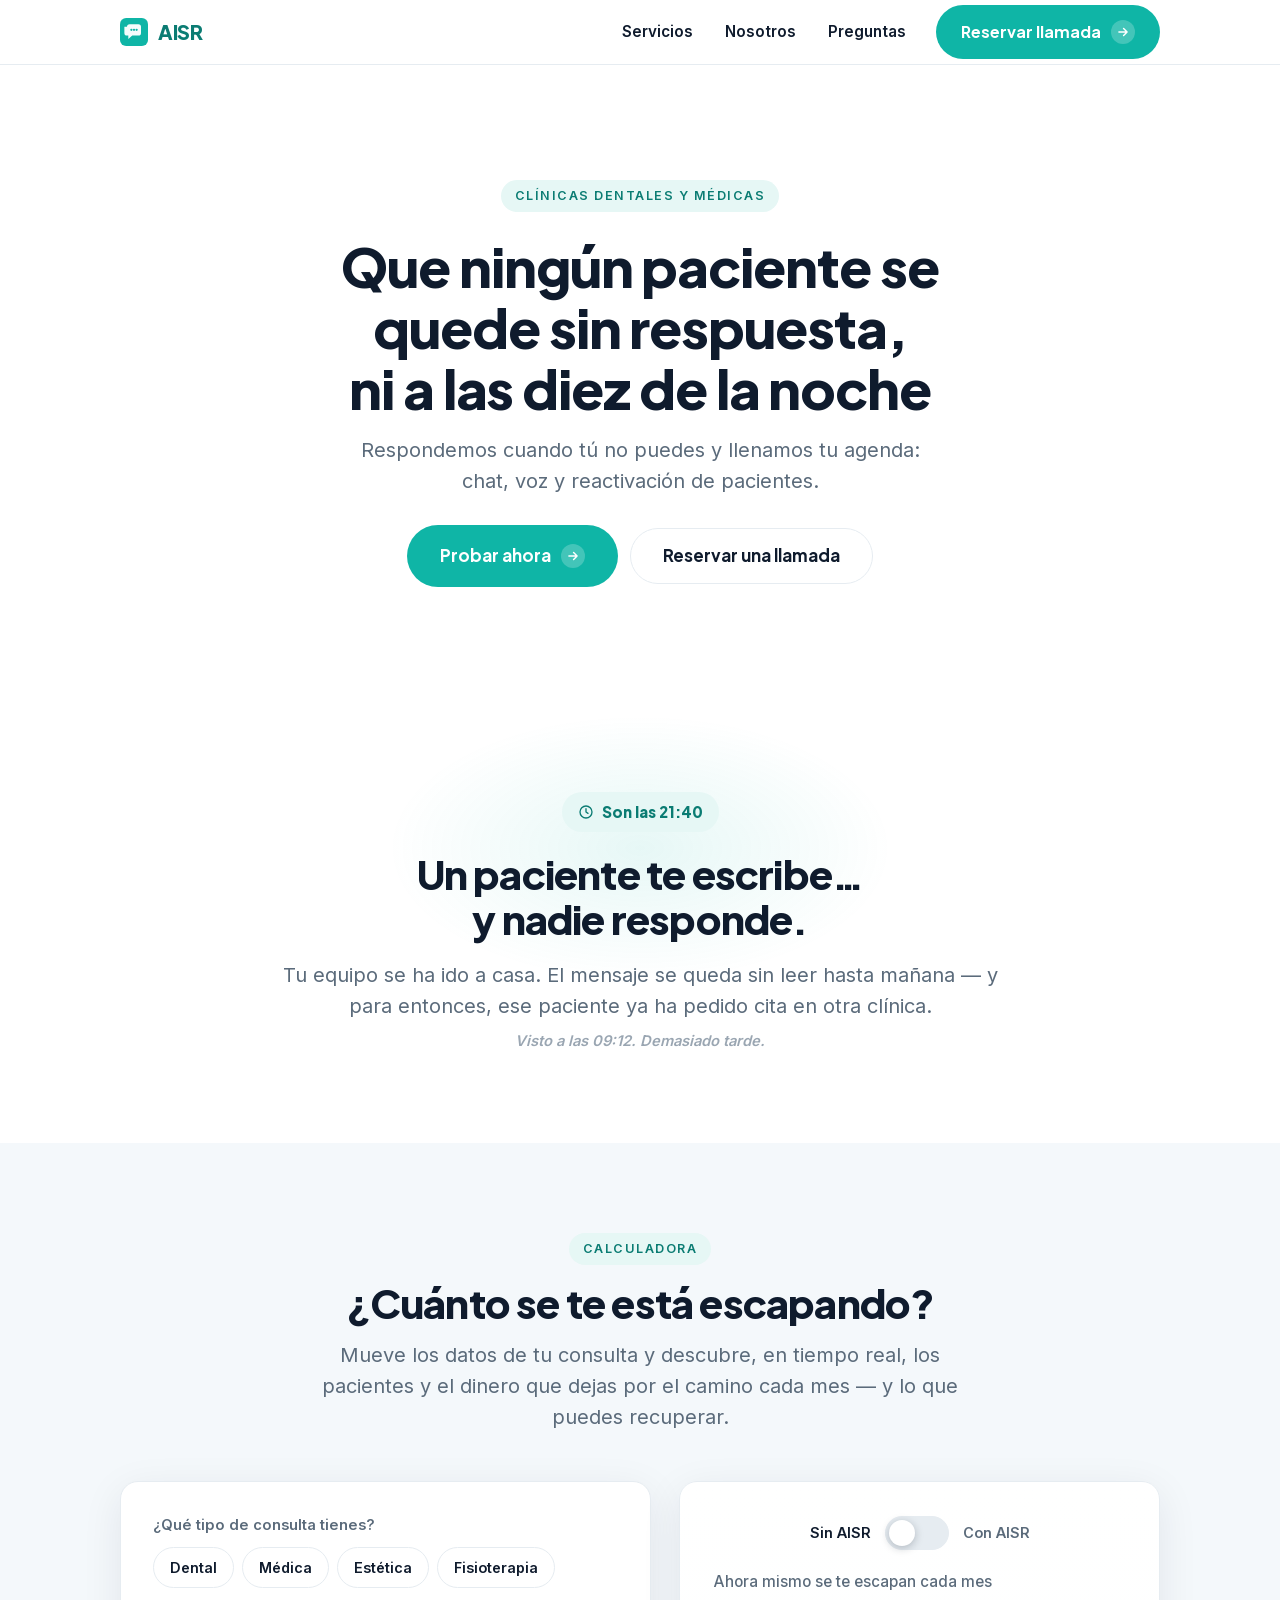
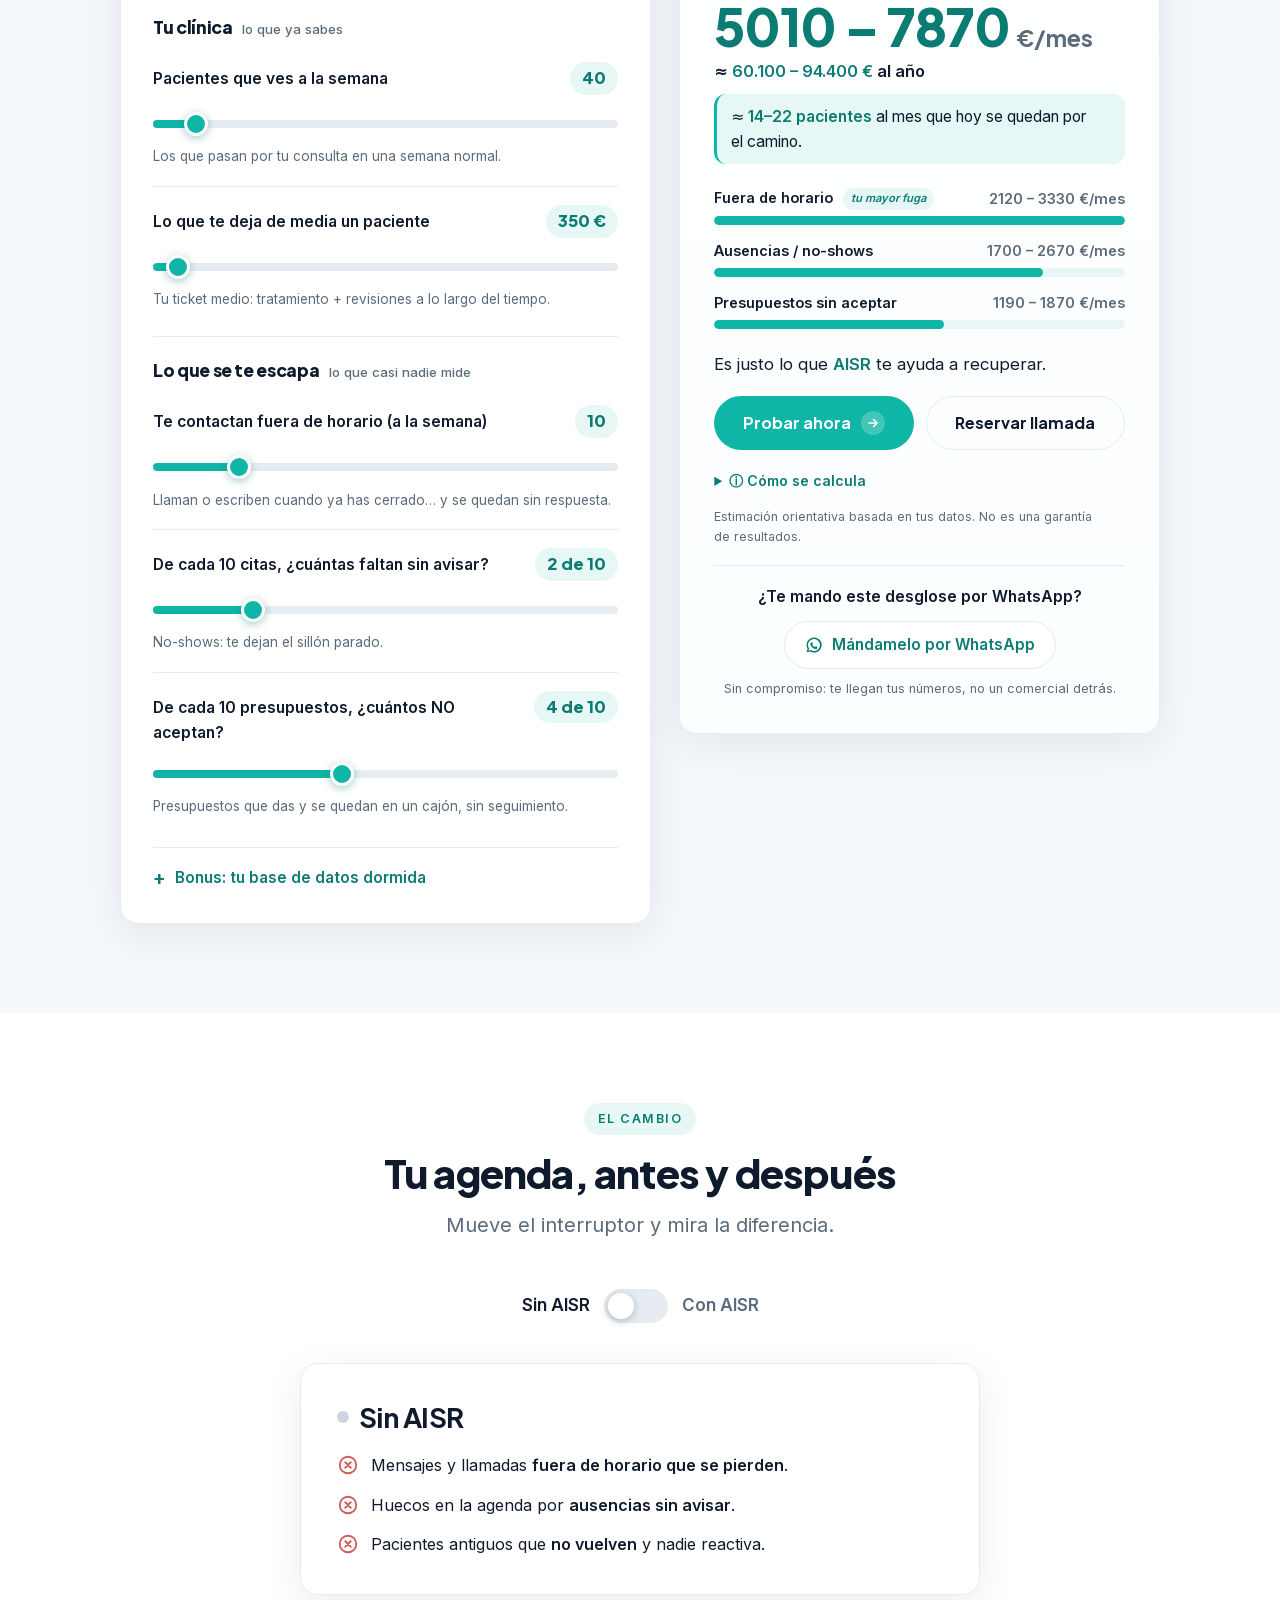
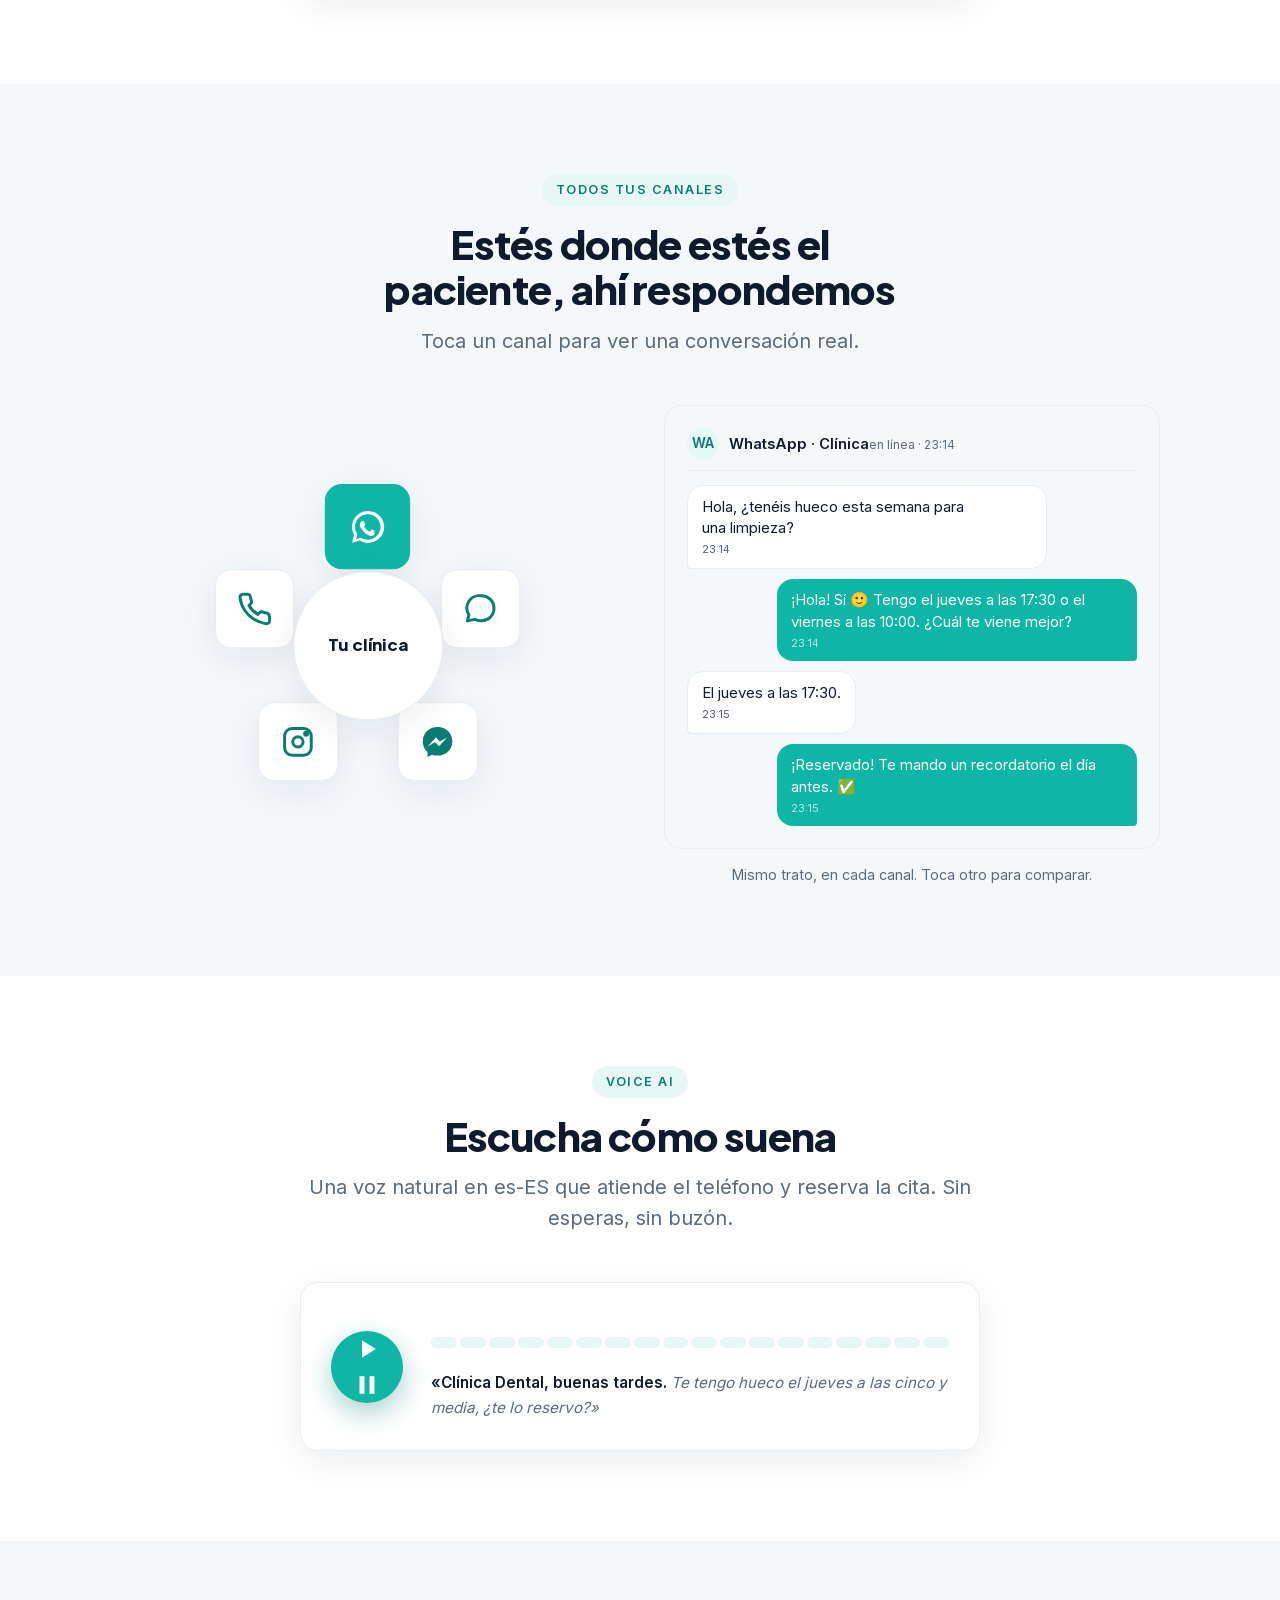
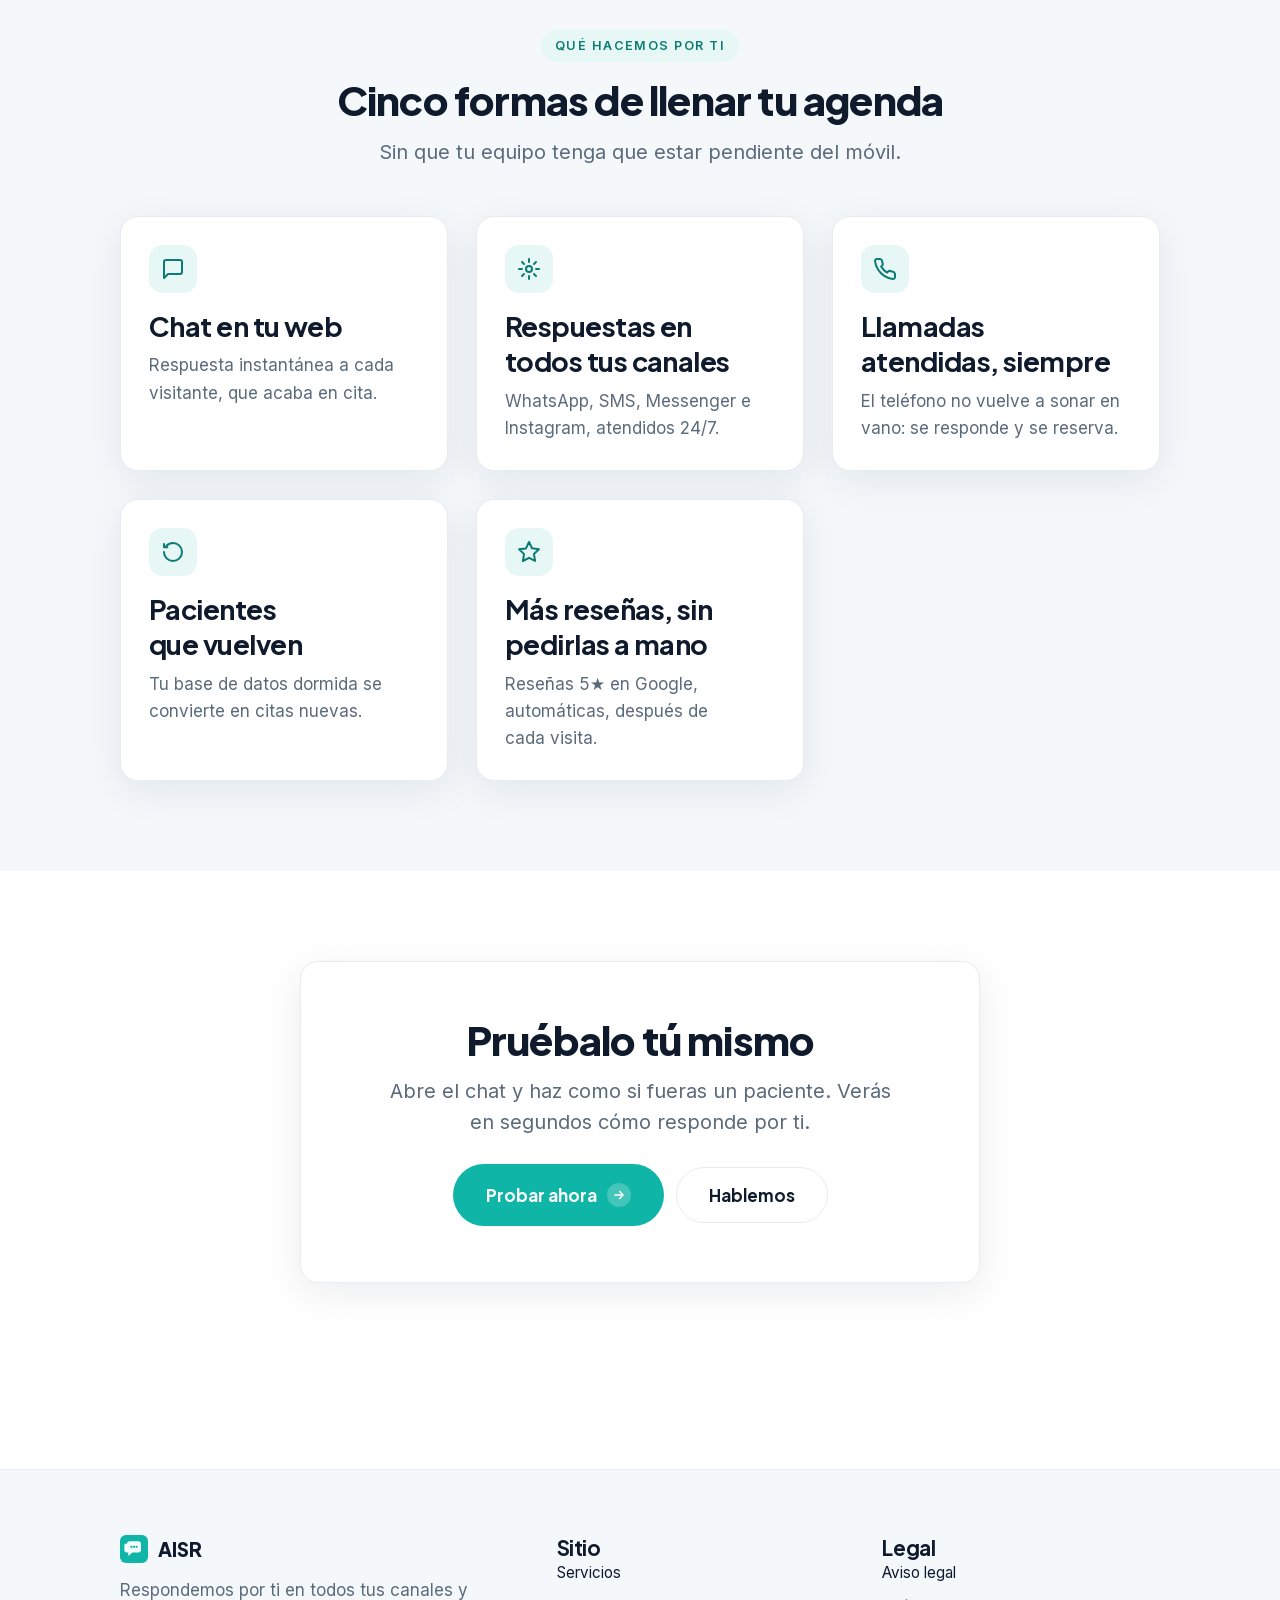
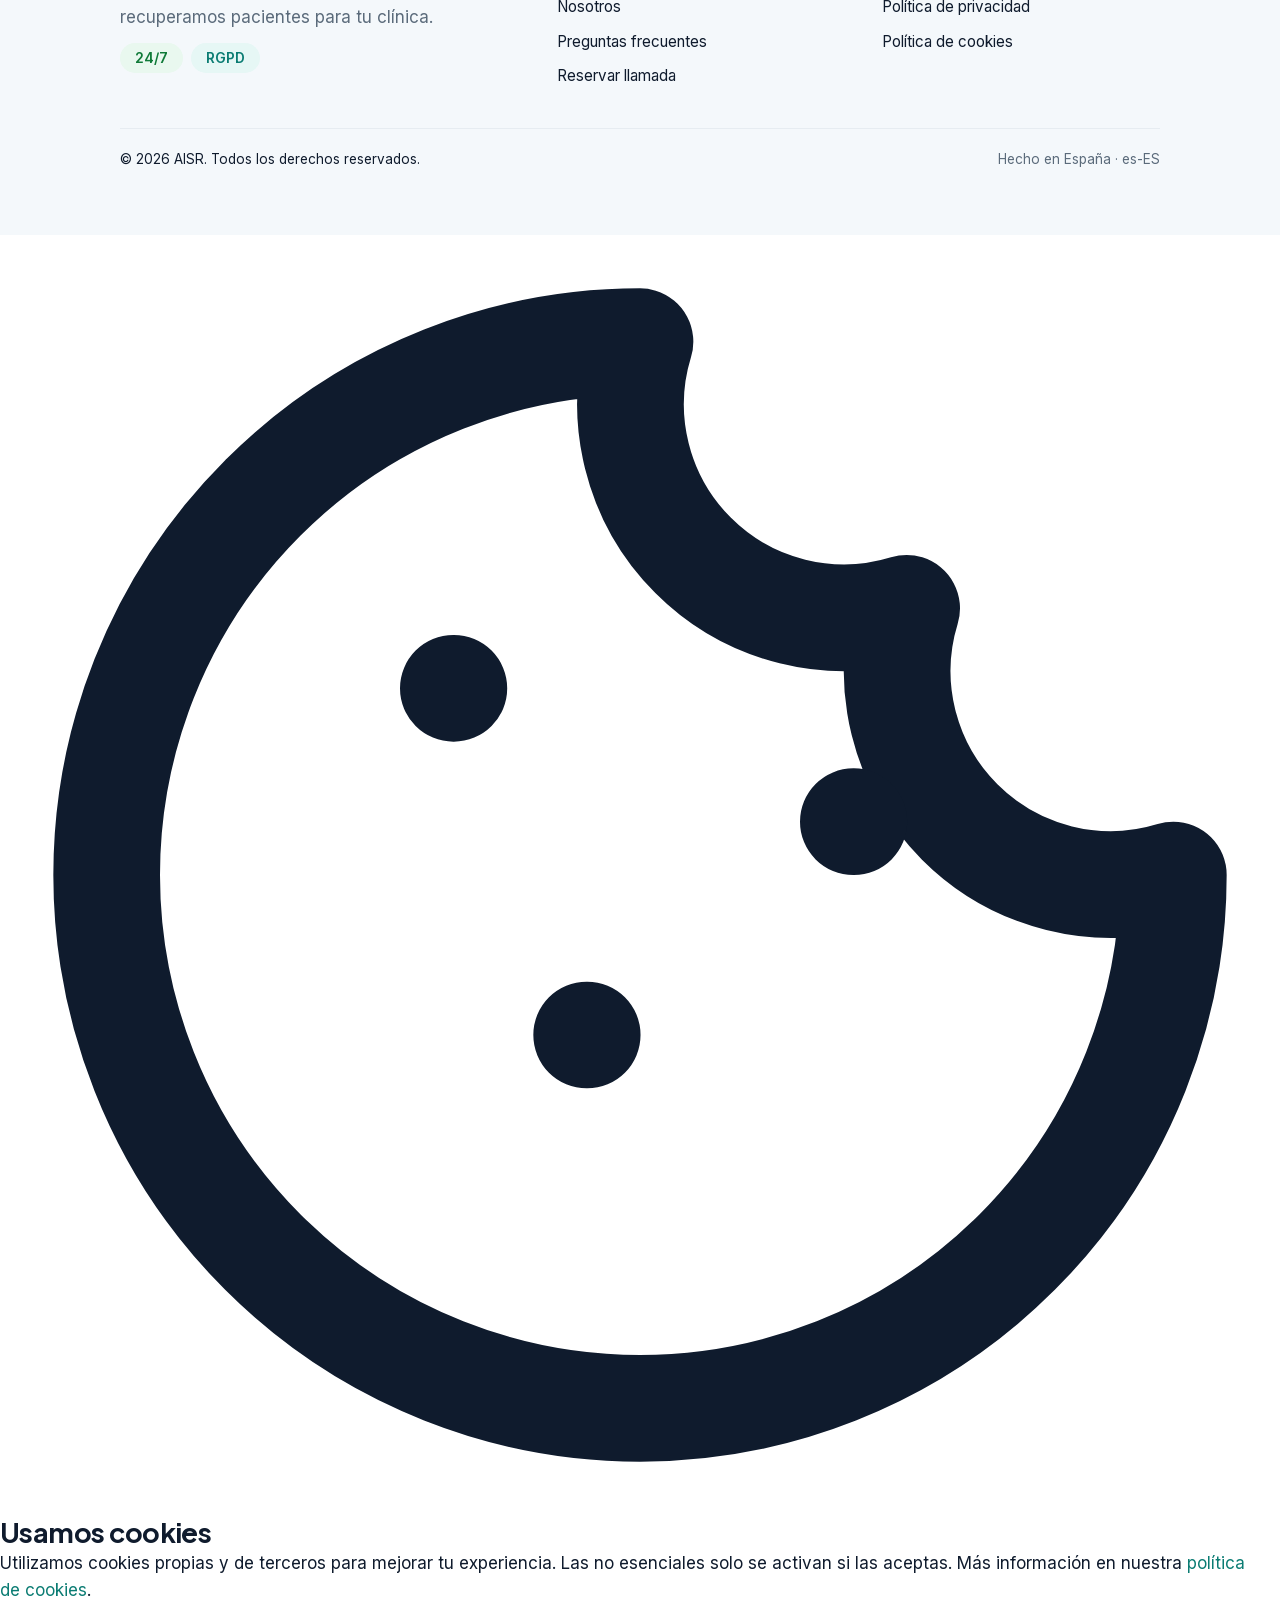
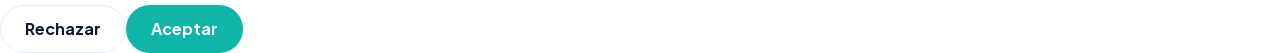
==== commit eae17a4d: "Perf: elimina header backdrop-blur (scroll fluido) + gradiente light-rays cacheado - Quita backdrop-" ====
--- a/index.html
+++ b/index.html
@@ -57,7 +57,7 @@
   }
   body{font-family:var(--font-body);color:var(--ink);background:var(--bg)}
   .container{max-width:var(--maxw);margin-inline:auto;padding-inline:clamp(16px,5vw,40px)}
-  .site-header{position:sticky;top:0;z-index:50;background:rgba(255,255,255,.9);backdrop-filter:blur(6px);-webkit-backdrop-filter:blur(6px);border-bottom:1px solid var(--line)}
+  .site-header{position:sticky;top:0;z-index:50;background:rgba(255,255,255,.96);border-bottom:1px solid var(--line)}
   .site-header .container{display:flex;align-items:center;justify-content:space-between;height:64px}
   .brand{font-family:var(--font-head);font-weight:800;font-size:1.25rem;letter-spacing:-.02em;display:flex;align-items:center;gap:10px}
   .brand img{width:28px;height:28px}
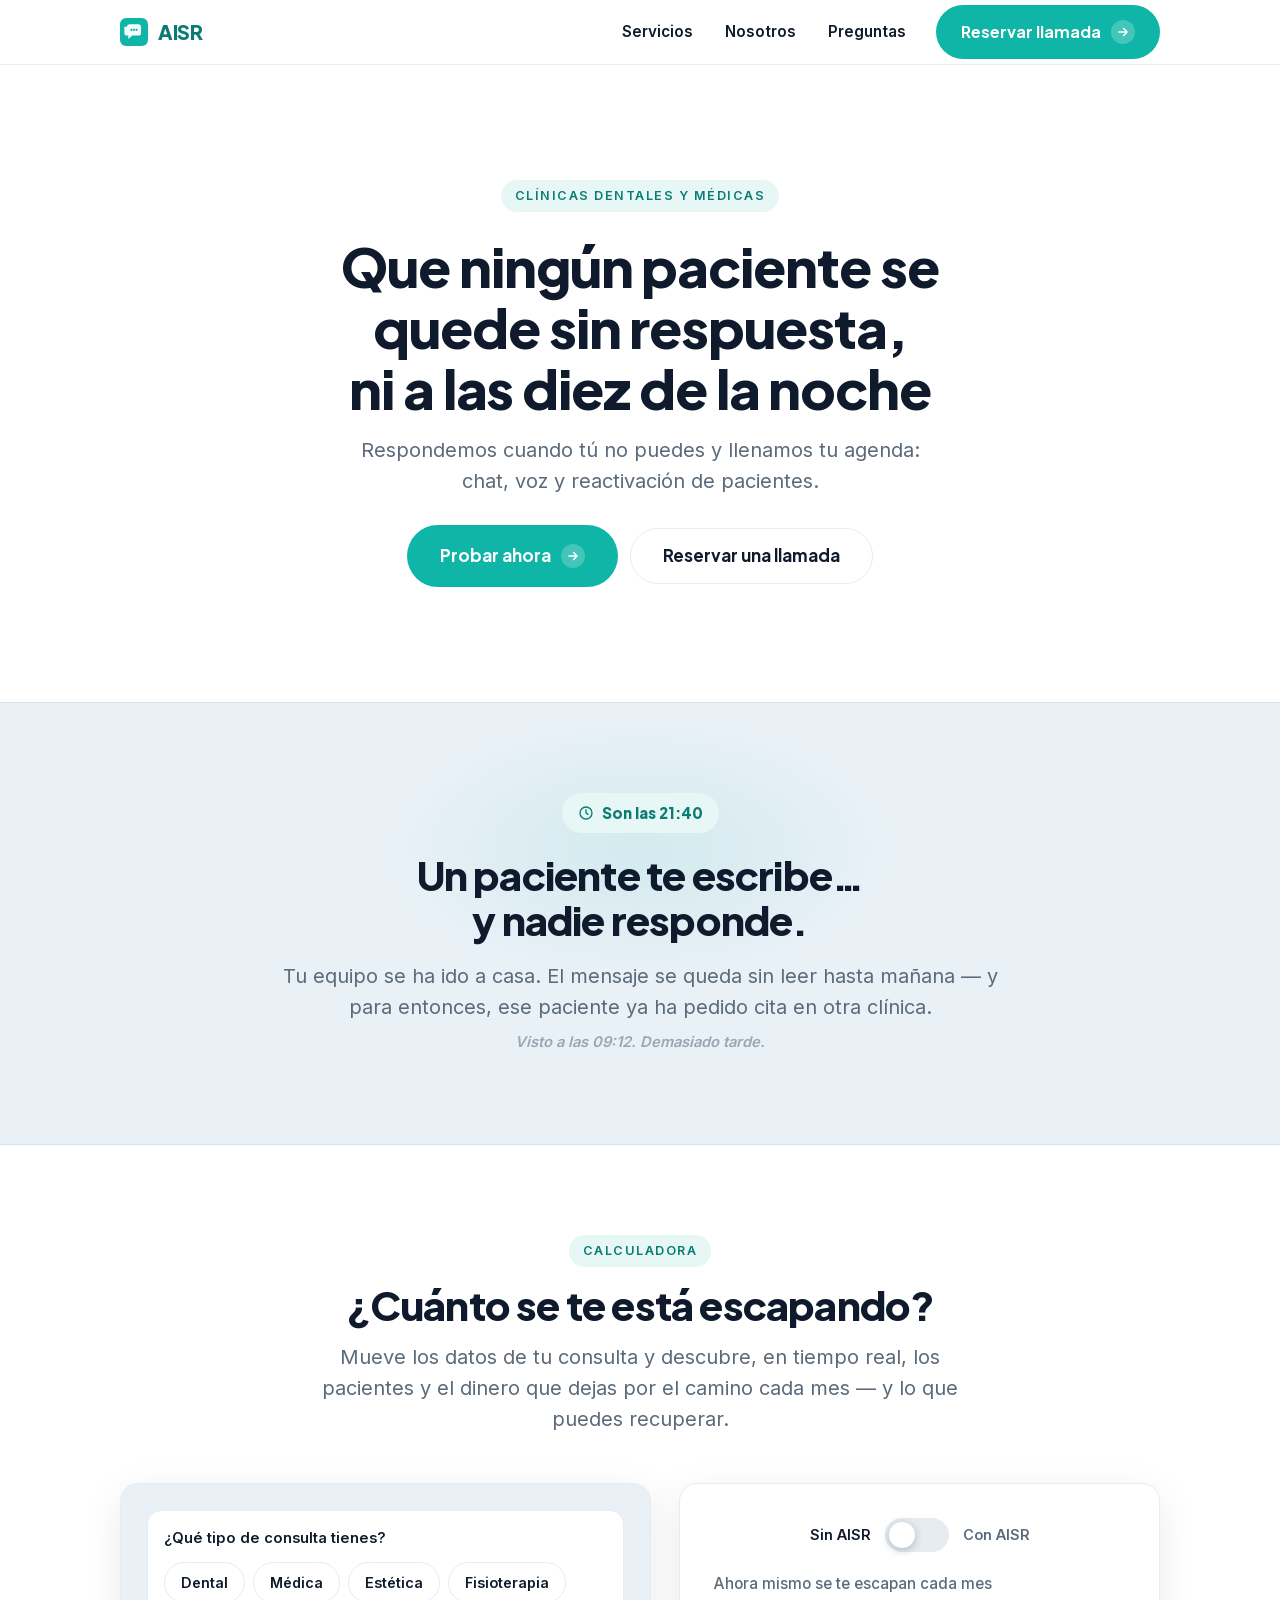
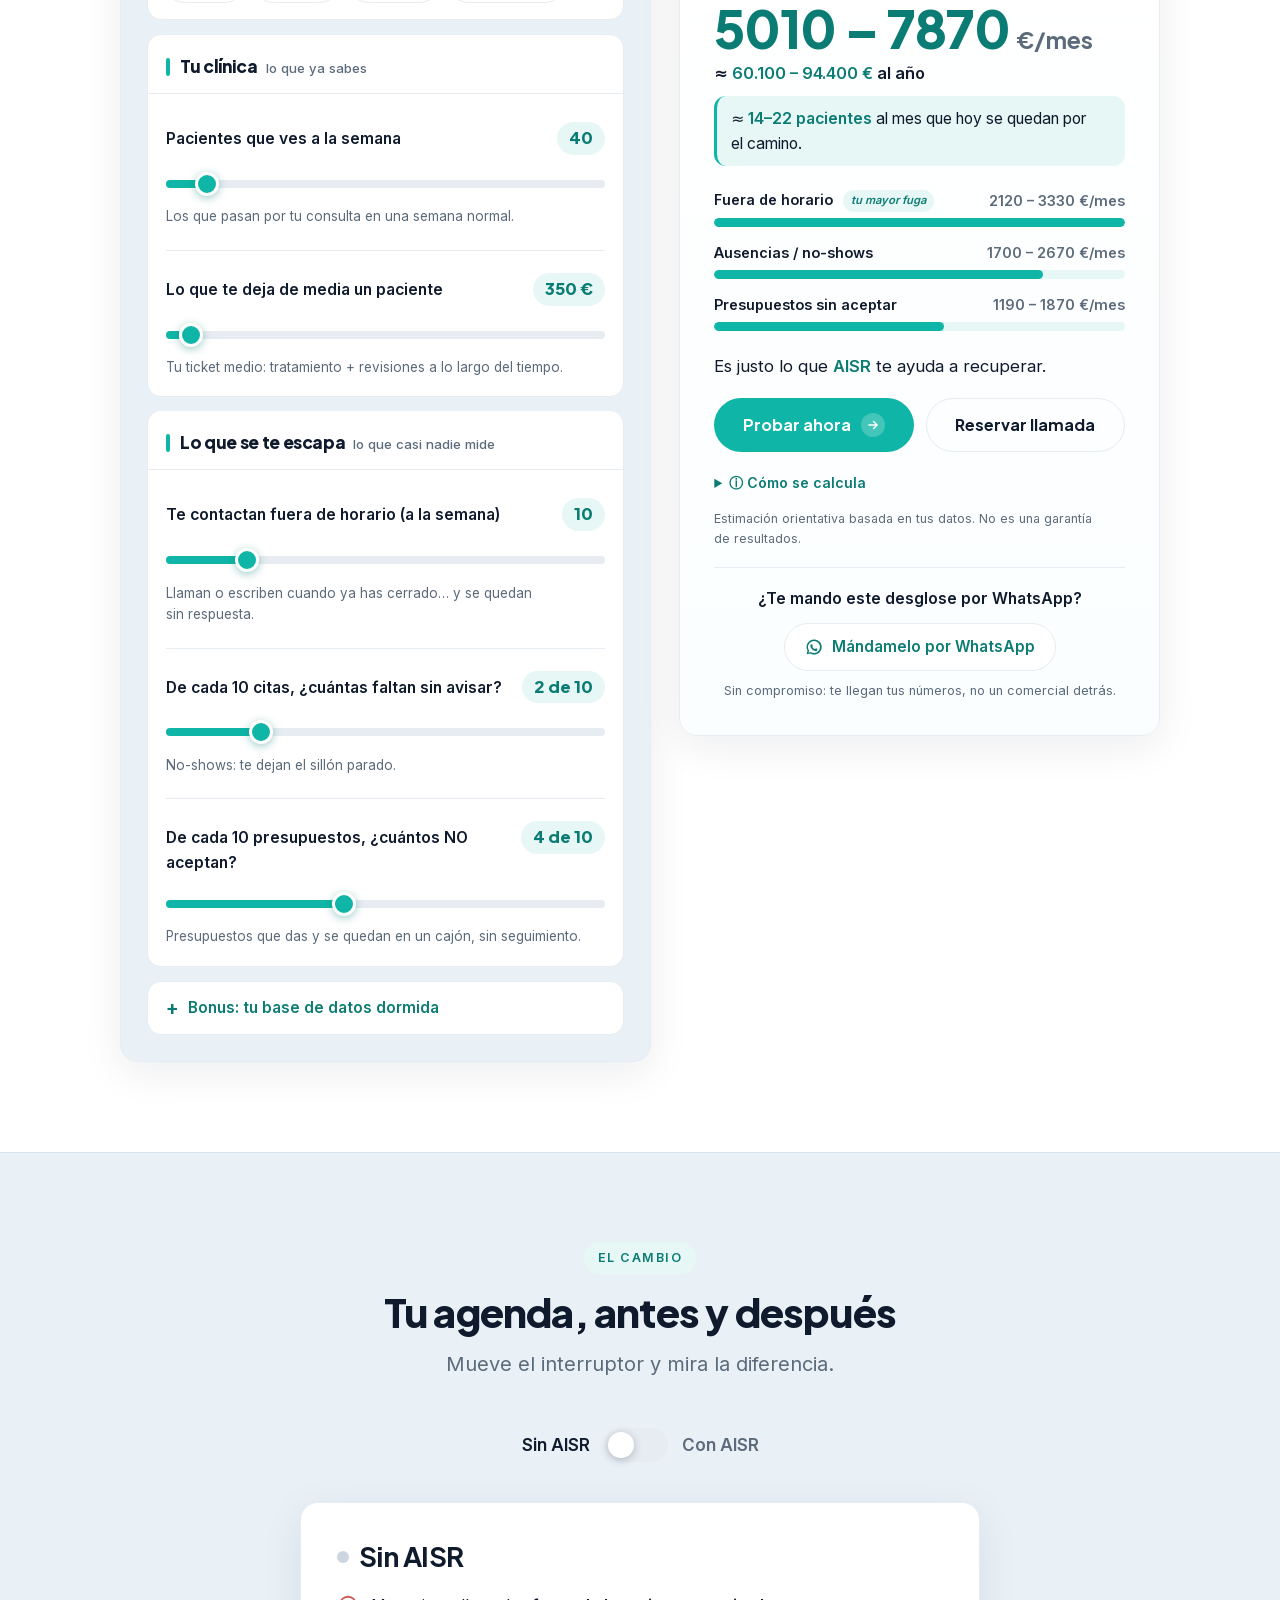
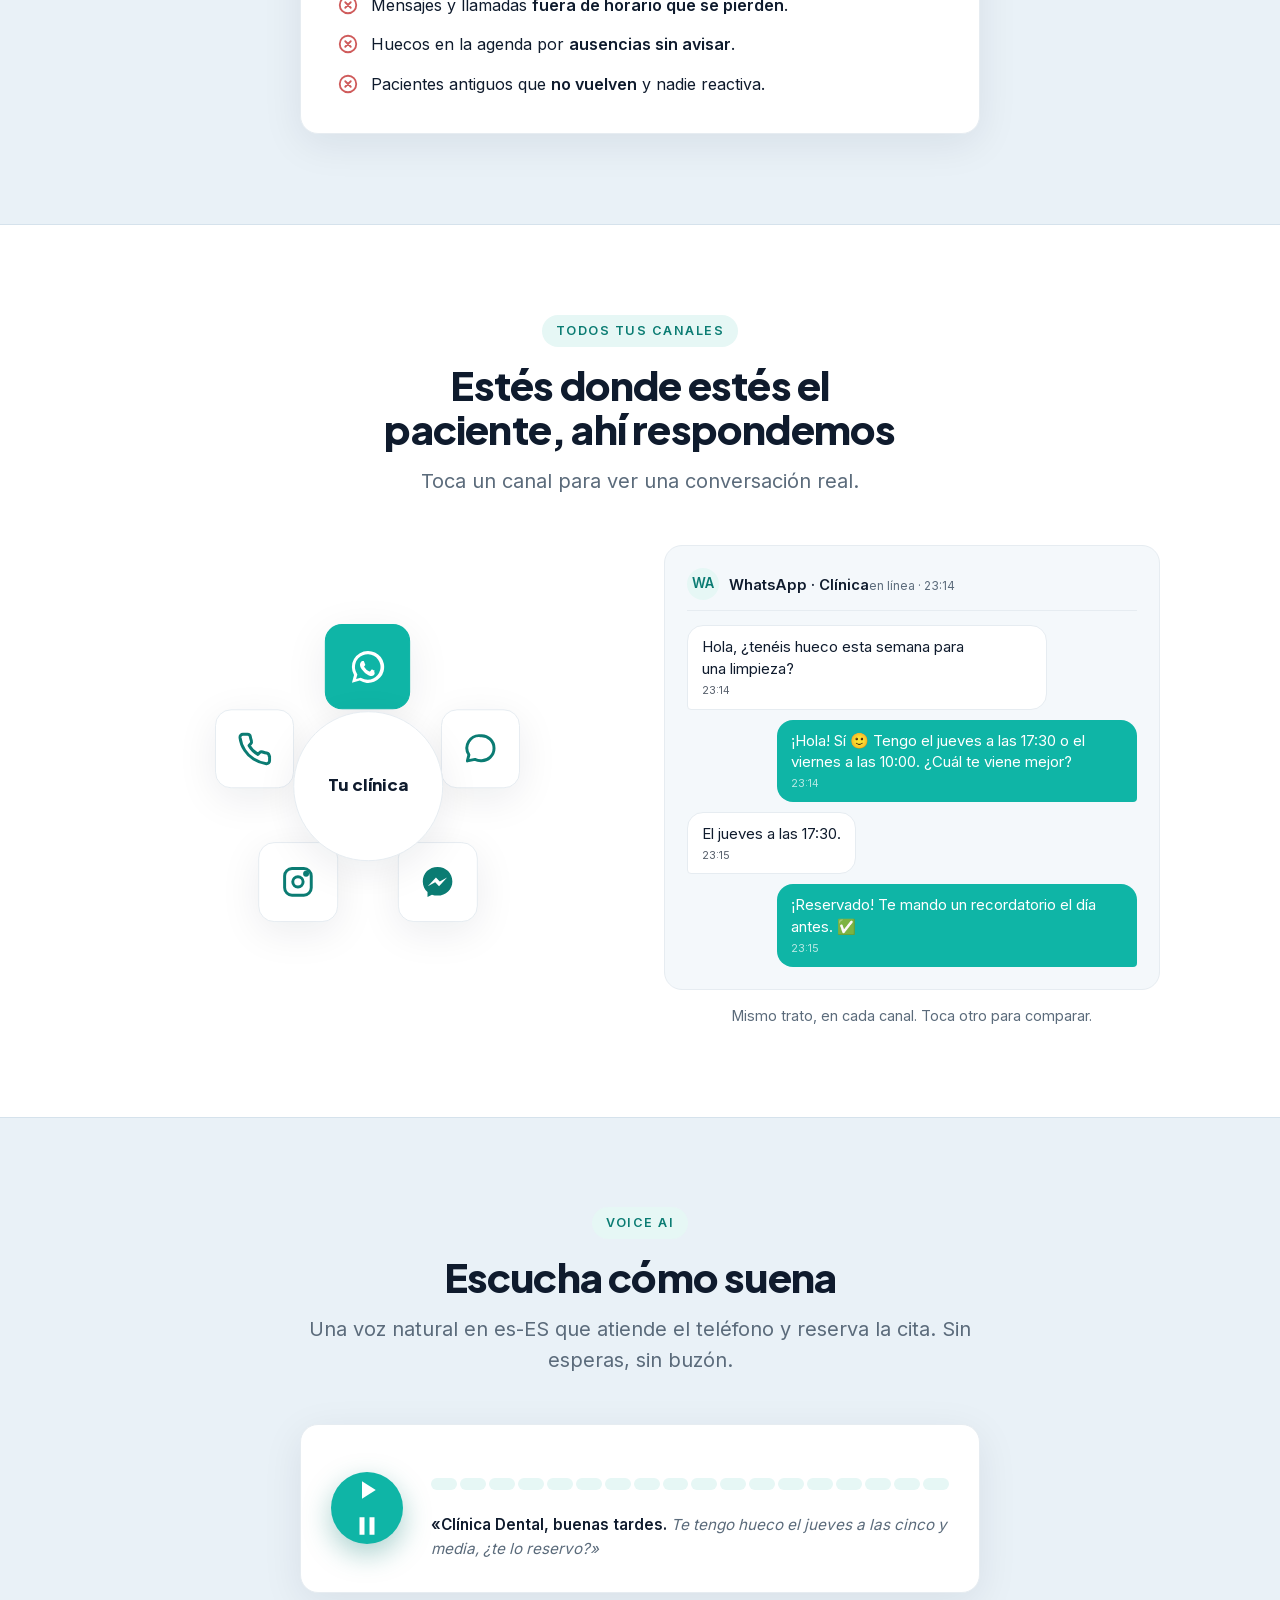
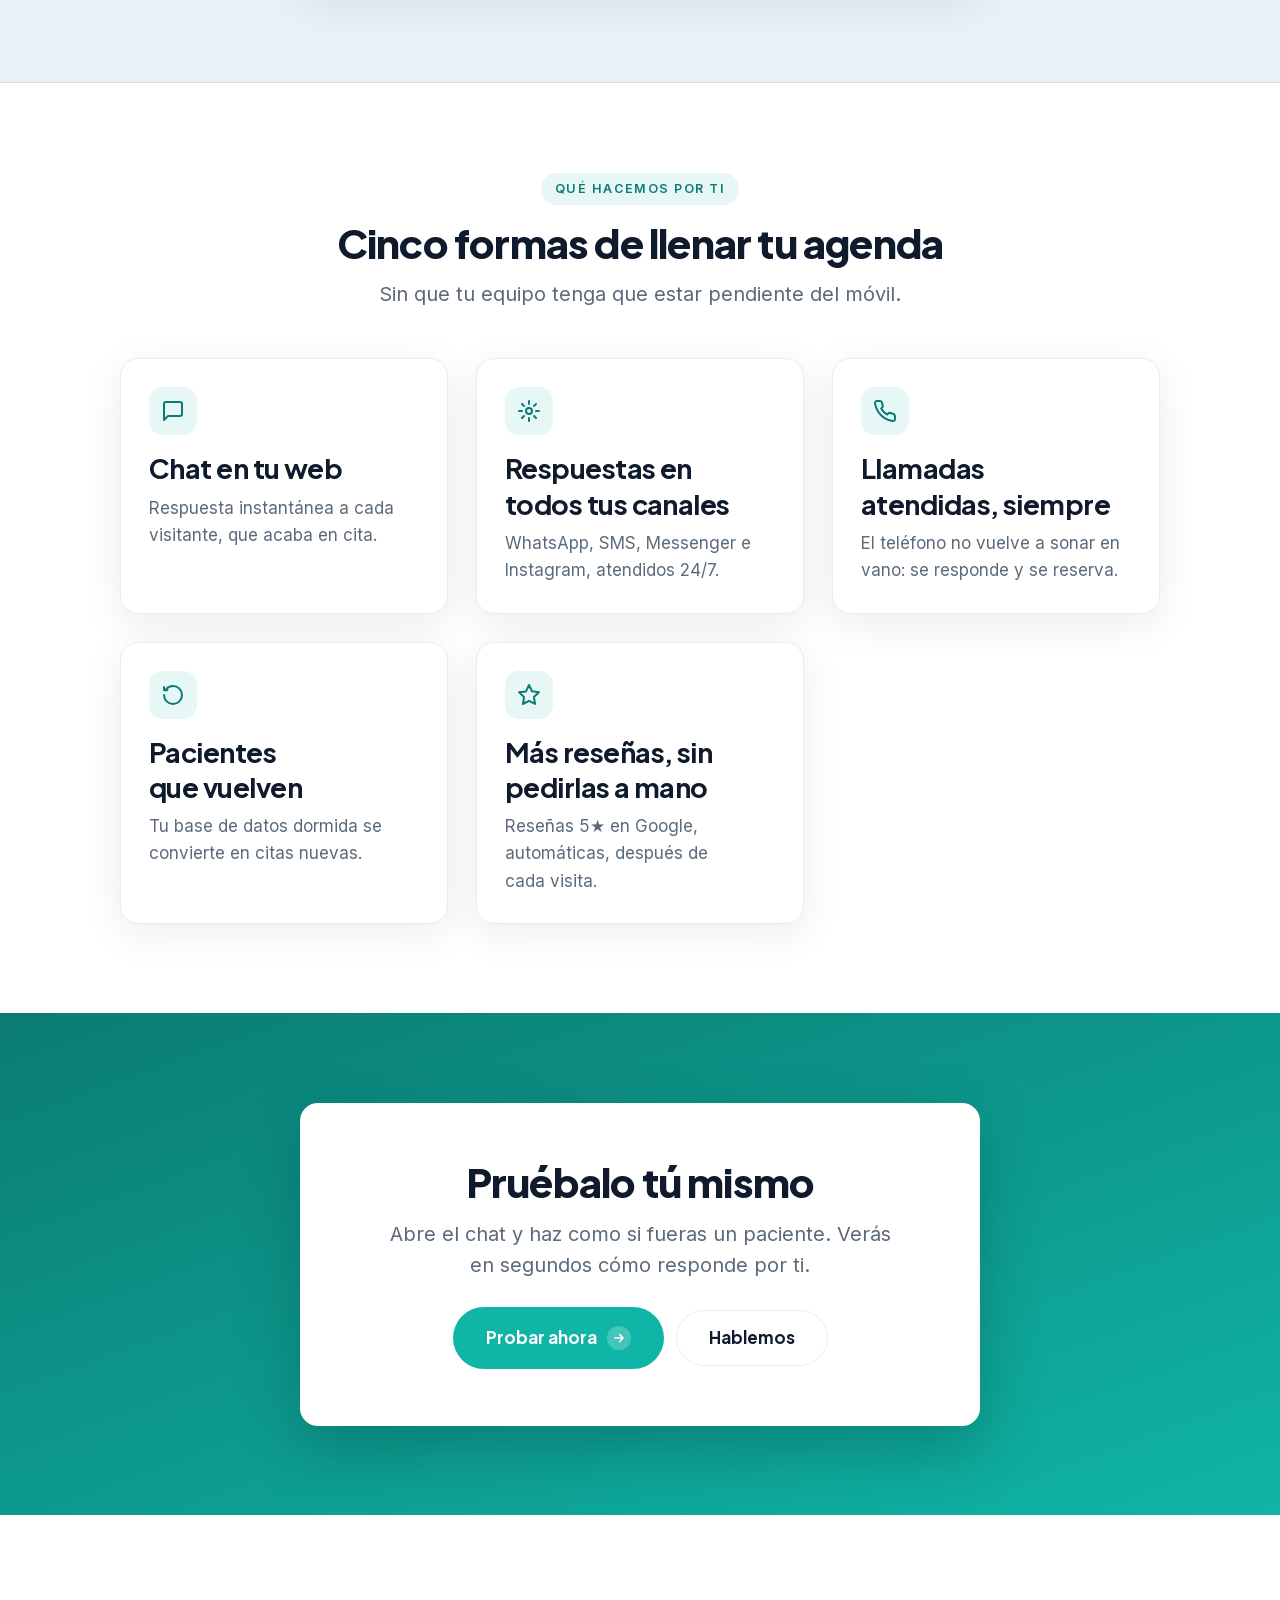
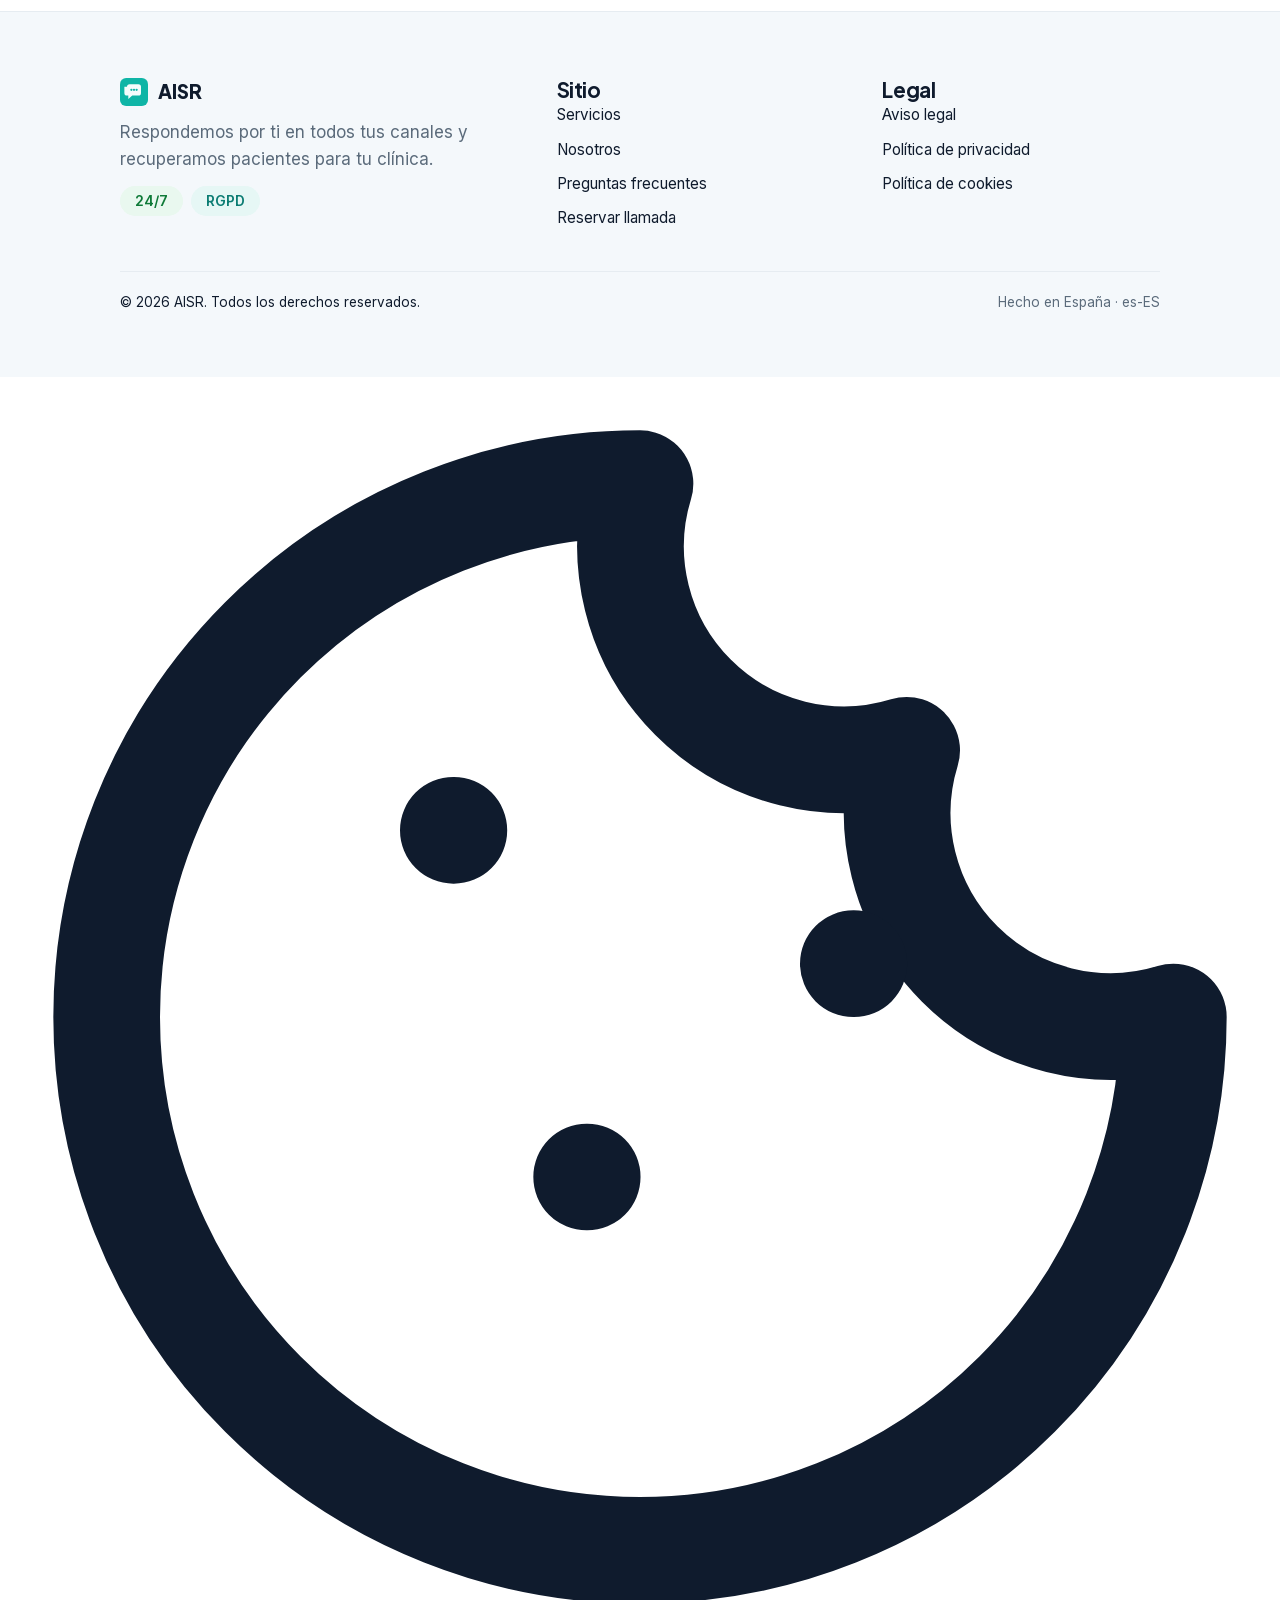
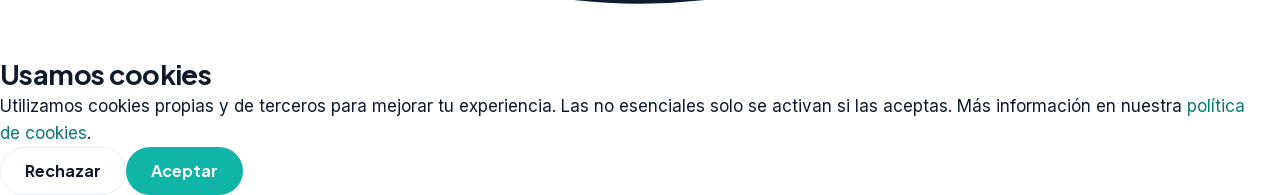
==== commit 95c166bb: "UI: contraste por bandas entre secciones + calculadora despejada - Secciones alternan blanco/banda c" ====
--- a/index.html
+++ b/index.html
@@ -173,7 +173,7 @@
   </section>
 
   <!-- ===================== 2 · EL PROBLEMA ===================== -->
-  <section class="section problema" aria-labelledby="problema-h">
+  <section class="section section--soft problema" aria-labelledby="problema-h">
     <div class="problema__glow parallax" data-speed="0.08" aria-hidden="true"></div>
     <div class="container">
       <div class="problema__scene reveal">
@@ -193,7 +193,7 @@
   </section>
 
   <!-- ===================== 3 · CALCULADORA ===================== -->
-  <section id="calculadora" class="section section--soft" aria-labelledby="calc-h">
+  <section id="calculadora" class="section" aria-labelledby="calc-h">
     <div class="container">
       <div class="section__head reveal">
         <span class="eyebrow">Calculadora</span>
@@ -344,7 +344,7 @@
   </section>
 
   <!-- ===================== 4 · ANTES / DESPUÉS ===================== -->
-  <section class="section antes" aria-labelledby="antes-h">
+  <section class="section section--soft antes" aria-labelledby="antes-h">
     <div class="container">
       <div class="section__head reveal">
         <span class="eyebrow">El cambio</span>
@@ -402,7 +402,7 @@
   </section>
 
   <!-- ===================== 5 · FLYWHEEL DE CANALES ===================== -->
-  <section class="section section--soft canales" aria-labelledby="canales-h">
+  <section class="section canales" aria-labelledby="canales-h">
     <div class="container">
       <div class="section__head reveal">
         <span class="eyebrow">Todos tus canales</span>
@@ -514,7 +514,7 @@
   </section>
 
   <!-- ===================== 6 · ESCUCHA CÓMO SUENA (VOZ) ===================== -->
-  <section class="section voz" aria-labelledby="voz-h">
+  <section class="section section--soft voz" aria-labelledby="voz-h">
     <div class="container">
       <div class="section__head reveal">
         <span class="eyebrow">Voice AI</span>
@@ -538,7 +538,7 @@
   </section>
 
   <!-- ===================== 7 · QUÉ HACEMOS POR TI ===================== -->
-  <section class="section section--soft" aria-labelledby="hacemos-h">
+  <section class="section" aria-labelledby="hacemos-h">
     <div class="container">
       <div class="section__head reveal">
         <span class="eyebrow">Qué hacemos por ti</span>
--- a/css/design-system.css
+++ b/css/design-system.css
@@ -26,6 +26,10 @@
 
   --measure:70ch;             /* ancho máximo de lectura cómoda */
   --header-h:64px;
+
+  /* Banda de sección con contraste claro (alterna con el blanco) */
+  --bg-band:#E9F1F7;
+  --band-line:#D5E2EC;
 }
 
 /* ============================================================
@@ -57,7 +61,11 @@
    Layout / secciones
    ============================================================ */
 .section{padding-block:clamp(48px,7vw,96px)}
-.section--soft{background:var(--bg-soft)}
+/* Banda con contraste real frente al blanco + hairline que delimita el corte */
+.section--soft{
+  background:var(--bg-band);
+  border-block:1px solid var(--band-line);
+}
 .section__head{max-width:680px;margin-inline:auto;text-align:center;margin-bottom:clamp(28px,4vw,48px)}
 .section__head .eyebrow{margin-bottom:16px}
 .section__head h2{margin-bottom:14px}
--- a/css/home.css
+++ b/css/home.css
@@ -104,12 +104,16 @@
 }
 
 /* ============================================================
-   CTA final
+   CTA final — banda teal de cierre (máximo contraste para rematar)
    ============================================================ */
-.cta-final{text-align:center}
+.cta-final{
+  text-align:center;
+  background:linear-gradient(160deg,var(--primary-deep) 0%,var(--primary) 100%);
+}
 .cta-final__inner{
   max-width:680px;margin-inline:auto;background:var(--surface);
-  border:1px solid var(--line);border-radius:var(--radius);box-shadow:var(--shadow);
+  border:1px solid rgba(255,255,255,.5);border-radius:var(--radius);
+  box-shadow:0 24px 60px rgba(3,52,47,.28);
   padding:clamp(32px,5vw,56px);
 }
 .cta-final h2{margin-bottom:14px}
--- a/css/calculadora.css
+++ b/css/calculadora.css
@@ -15,11 +15,16 @@
   background:var(--surface);border:1px solid var(--line);
   border-radius:var(--radius);box-shadow:var(--shadow);
 }
-#calculadora .inputs{padding:clamp(20px,3vw,32px)}
+/* Panel de inputs: fondo en banda suave para que cada bloque blanco
+   (presets + grupos) destaque y la lista deje de leerse apelmazada. */
+#calculadora .inputs{padding:clamp(18px,2.5vw,26px);background:var(--bg-band)}
 
-/* Presets */
-#calculadora .presets{margin-bottom:6px}
-#calculadora .presets-q{display:block;font-weight:600;font-size:.92rem;color:var(--muted);margin-bottom:10px}
+/* Presets (bloque blanco sobre la banda, igual que los grupos) */
+#calculadora .presets{
+  background:var(--surface);border:1px solid var(--line);border-radius:14px;
+  padding:16px 16px;margin-bottom:14px;
+}
+#calculadora .presets-q{display:block;font-weight:700;font-size:.92rem;color:var(--ink);margin-bottom:12px}
 #calculadora .chips{display:flex;flex-wrap:wrap;gap:8px}
 #calculadora .calc-chip{
   font-family:var(--font-body);font-size:.9rem;font-weight:600;cursor:pointer;
@@ -29,16 +34,30 @@
 #calculadora .calc-chip:hover{border-color:var(--primary)}
 #calculadora .calc-chip.active{background:var(--primary);color:#fff;border-color:var(--primary)}
 
-/* Groups */
-#calculadora .group{padding:22px 0 4px}
-#calculadora .group + .group{border-top:1px solid var(--line);margin-top:4px}
-#calculadora .group-head{display:flex;align-items:baseline;gap:10px;margin-bottom:4px}
-#calculadora .group-head h3{font-family:var(--font-head);font-size:1.1rem;font-weight:800;margin:0}
+/* Groups: cada grupo es un bloque blanco bien delimitado dentro de la banda */
+#calculadora .group{
+  background:var(--surface);border:1px solid var(--line);border-radius:14px;
+  padding:6px 18px 10px;margin-bottom:14px;
+}
+#calculadora .group:last-of-type{margin-bottom:0}
+#calculadora .group + .group{border-top:0;margin-top:0}
+#calculadora .group-head{
+  display:flex;align-items:baseline;flex-wrap:wrap;gap:8px;
+  margin:0 -18px 6px;padding:14px 18px;border-bottom:1px solid var(--line);
+}
+#calculadora .group-head h3{
+  position:relative;font-family:var(--font-head);font-size:1.08rem;font-weight:800;
+  margin:0;padding-left:14px;
+}
+#calculadora .group-head h3::before{
+  content:'';position:absolute;left:0;top:50%;transform:translateY(-50%);
+  width:4px;height:18px;border-radius:4px;background:var(--primary);
+}
 #calculadora .group-head span{font-size:.82rem;color:var(--muted);font-weight:500}
 
-/* Fields / sliders */
-#calculadora .field{padding:18px 0;border-bottom:1px solid var(--line)}
-#calculadora .group .field:last-child{border-bottom:0}
+/* Fields / sliders: más aire vertical y separadores más tenues */
+#calculadora .field{padding:22px 0;border-bottom:1px solid var(--line)}
+#calculadora .group .field:last-child{border-bottom:0;padding-bottom:8px}
 #calculadora .field label{
   display:flex;justify-content:space-between;align-items:baseline;gap:12px;
   font-weight:600;font-size:.98rem;margin-bottom:14px;
@@ -66,8 +85,11 @@
   border:3px solid #fff;box-shadow:0 2px 8px rgba(11,124,115,.4);cursor:grab;
 }
 
-/* Bonus */
-#calculadora details.bonus{margin-top:8px;border-top:1px solid var(--line);padding-top:18px}
+/* Bonus (bloque blanco plegable, en línea con presets y grupos) */
+#calculadora details.bonus{
+  margin-top:14px;background:var(--surface);border:1px solid var(--line);
+  border-radius:14px;padding:14px 18px;
+}
 #calculadora details.bonus summary{
   list-style:none;cursor:pointer;font-weight:700;color:var(--primary-deep);
   display:flex;align-items:center;gap:8px;font-size:.95rem;
@@ -75,8 +97,9 @@
 #calculadora details.bonus summary::-webkit-details-marker{display:none}
 #calculadora details.bonus summary::before{content:'+';font-size:1.2rem;line-height:1;width:14px}
 #calculadora details.bonus[open] summary::before{content:'–'}
-#calculadora details.bonus .field{padding-top:18px;border-bottom:1px solid var(--line)}
-#calculadora details.bonus .field:last-child{border-bottom:0}
+#calculadora details.bonus[open] summary{margin-bottom:4px}
+#calculadora details.bonus .field{padding:18px 0;border-bottom:1px solid var(--line)}
+#calculadora details.bonus .field:last-child{border-bottom:0;padding-bottom:4px}
 
 /* Result */
 #calculadora .result{padding:clamp(22px,3vw,34px);position:sticky;top:88px;background:linear-gradient(180deg,#fff,#fbfeff)}
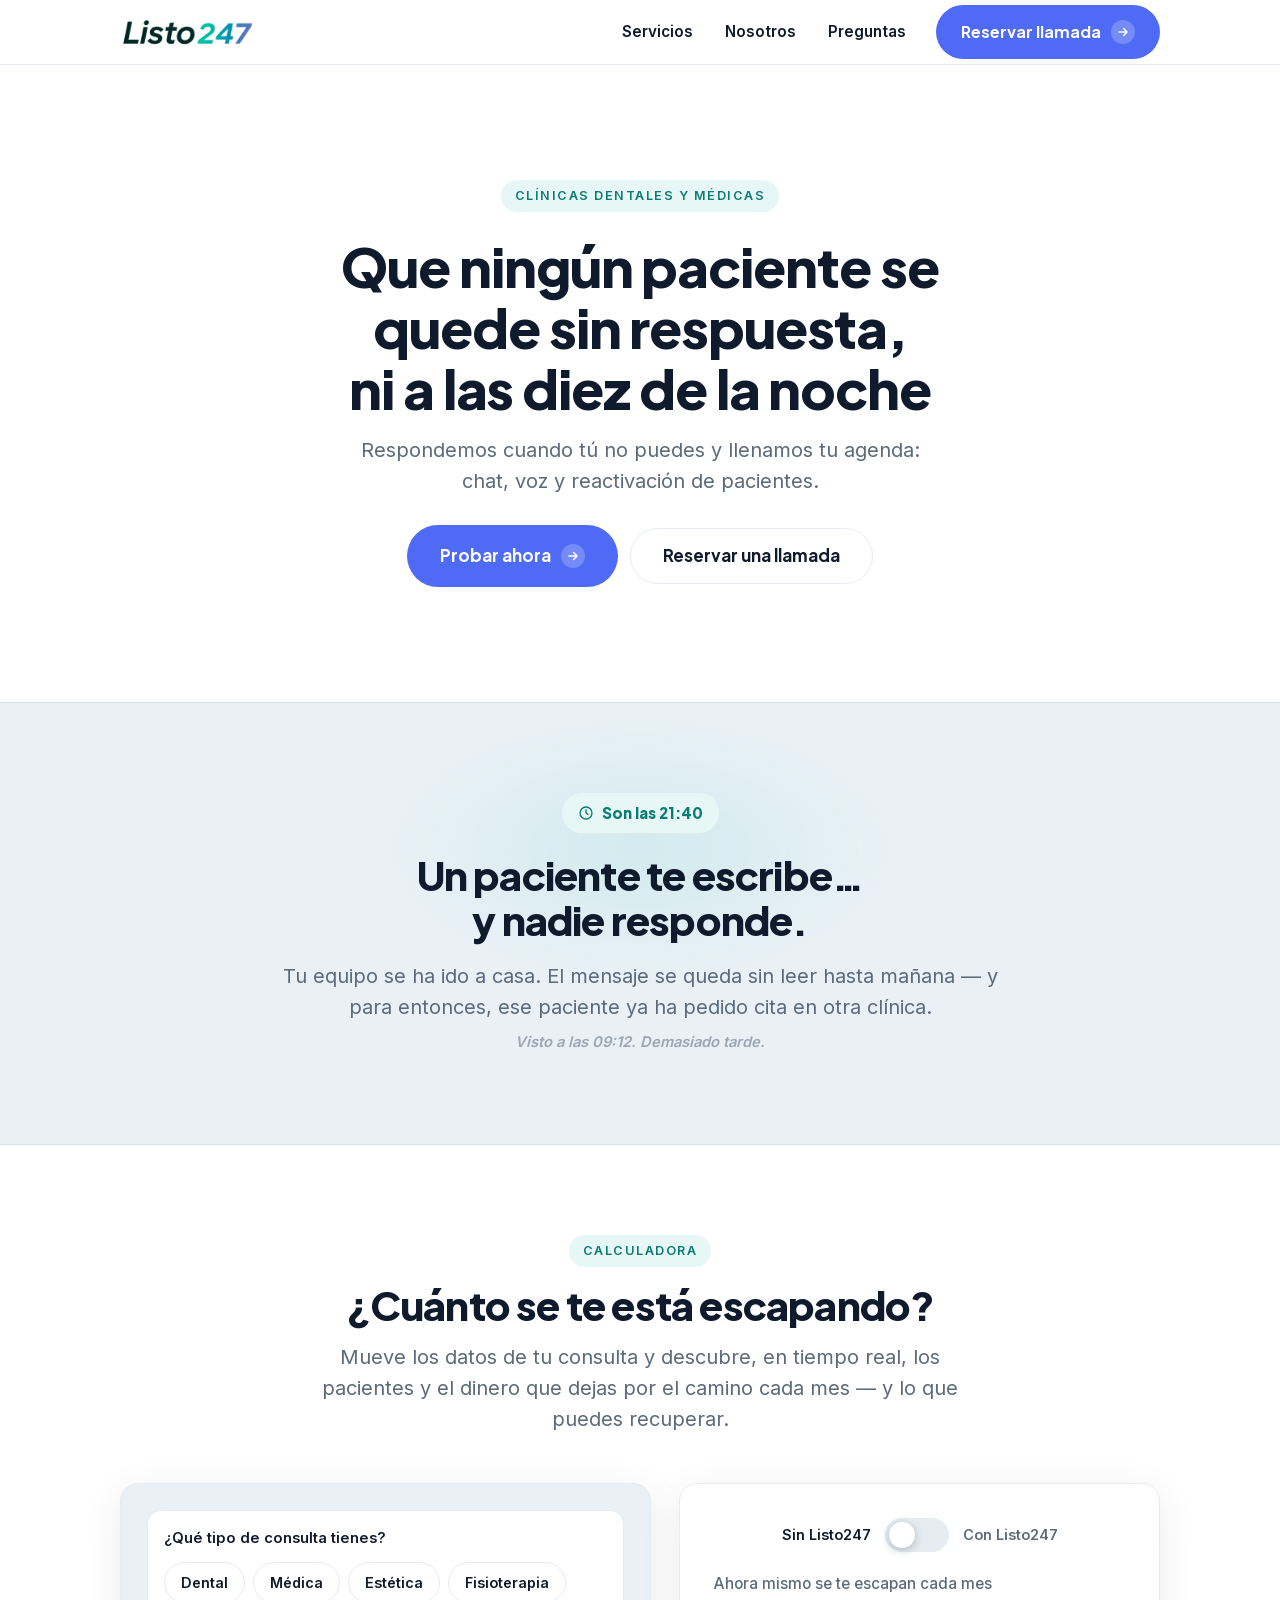
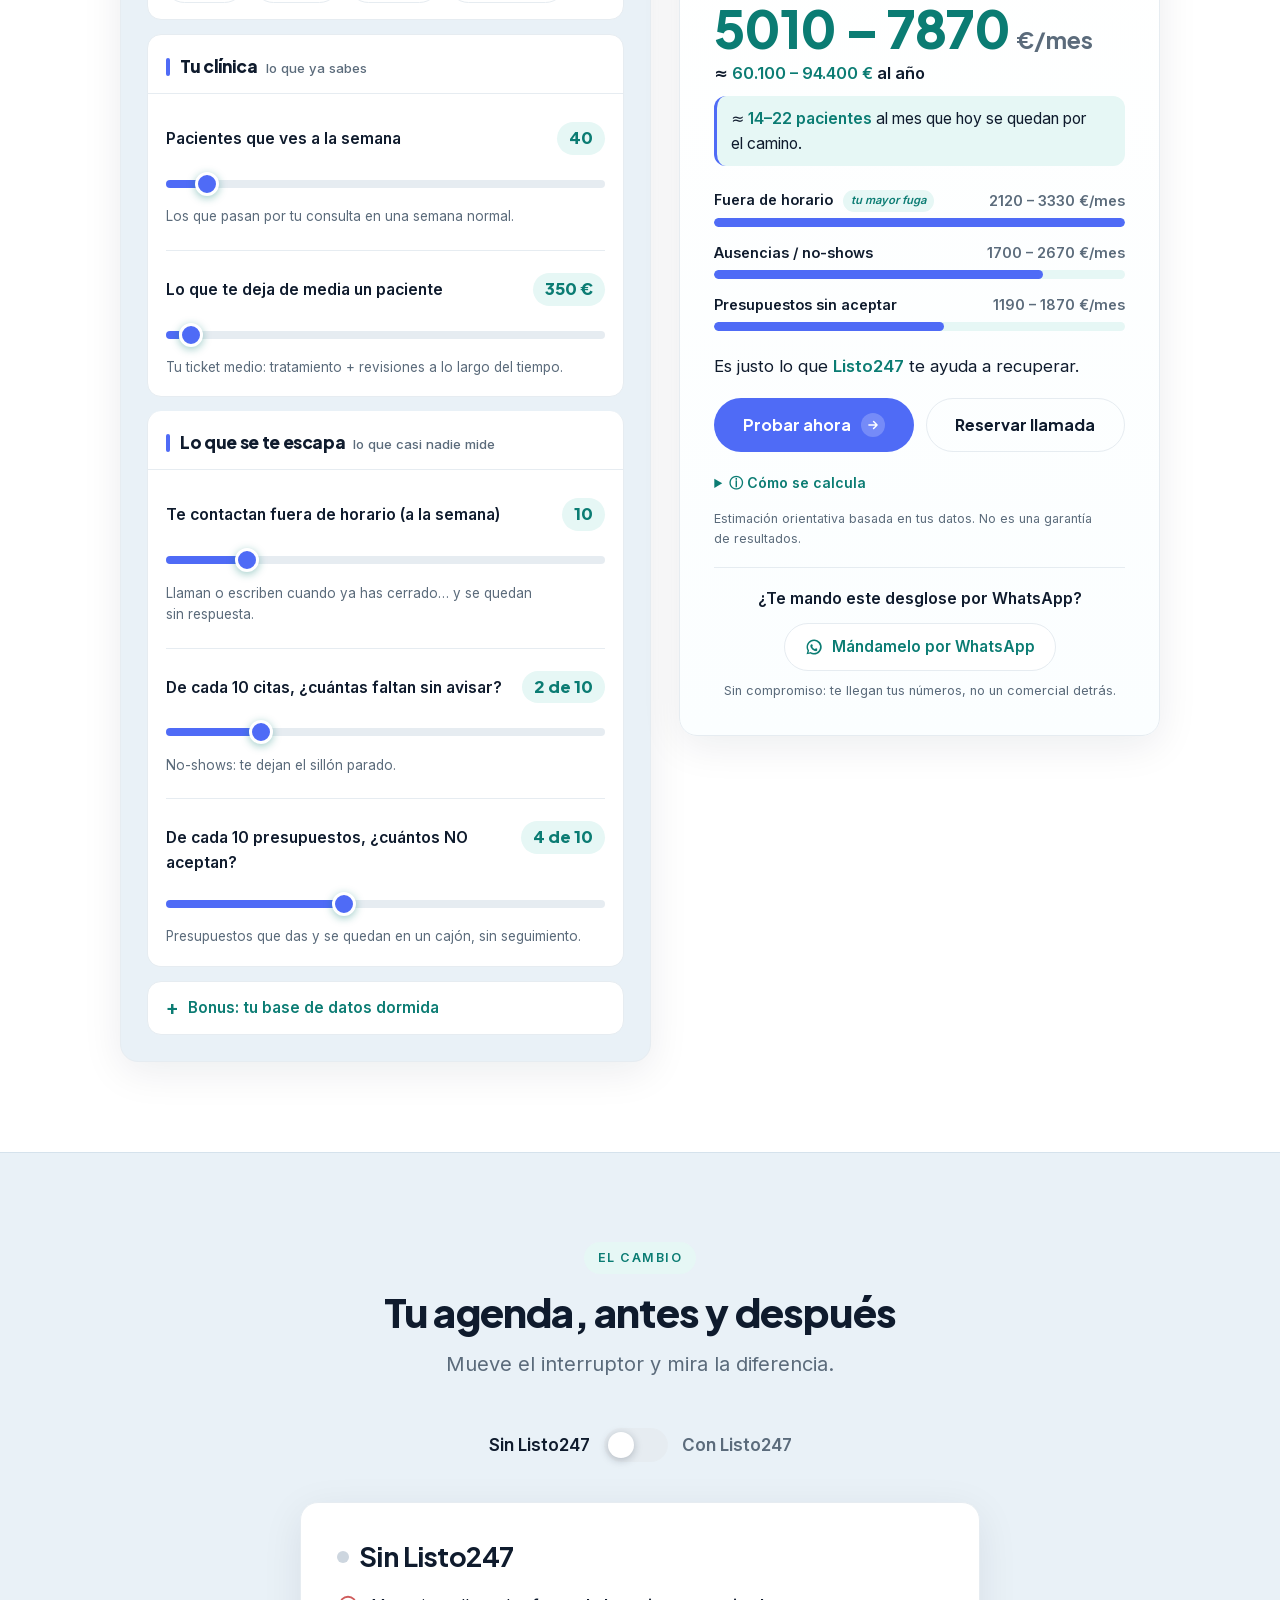
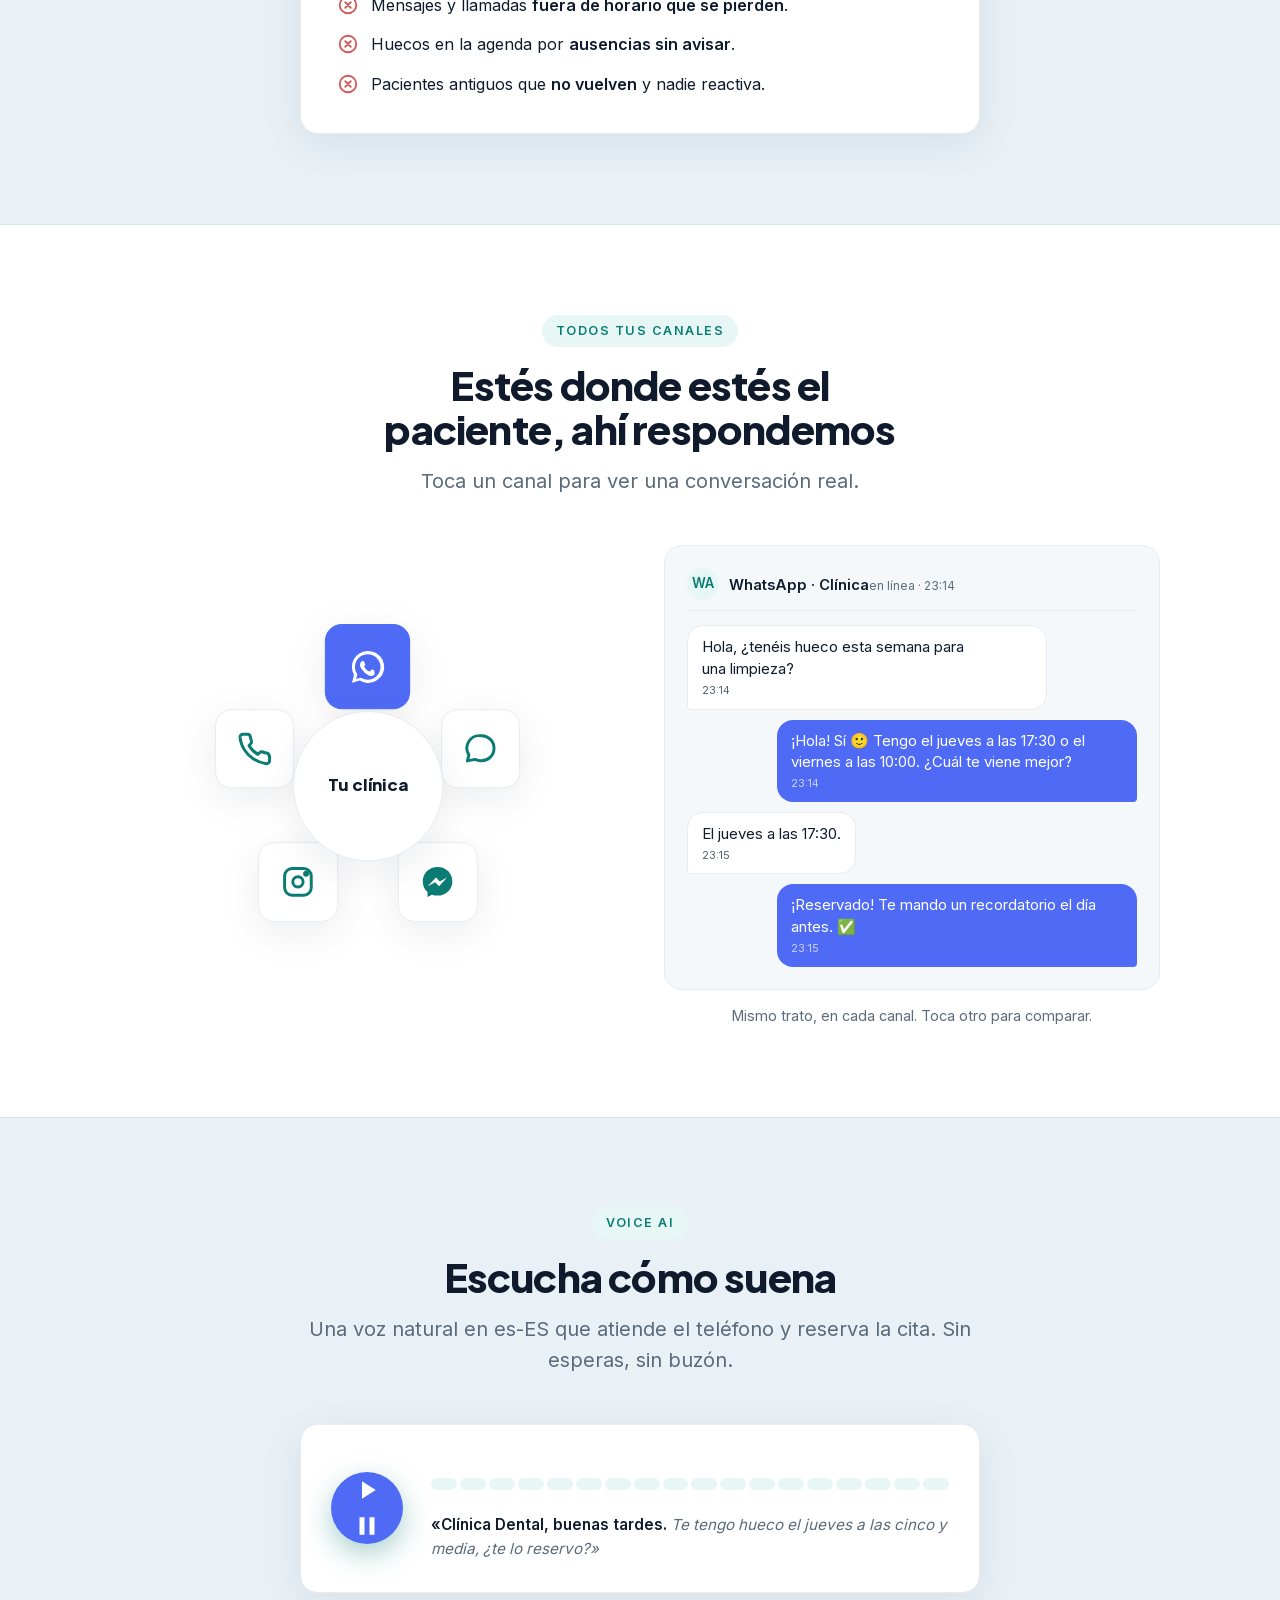
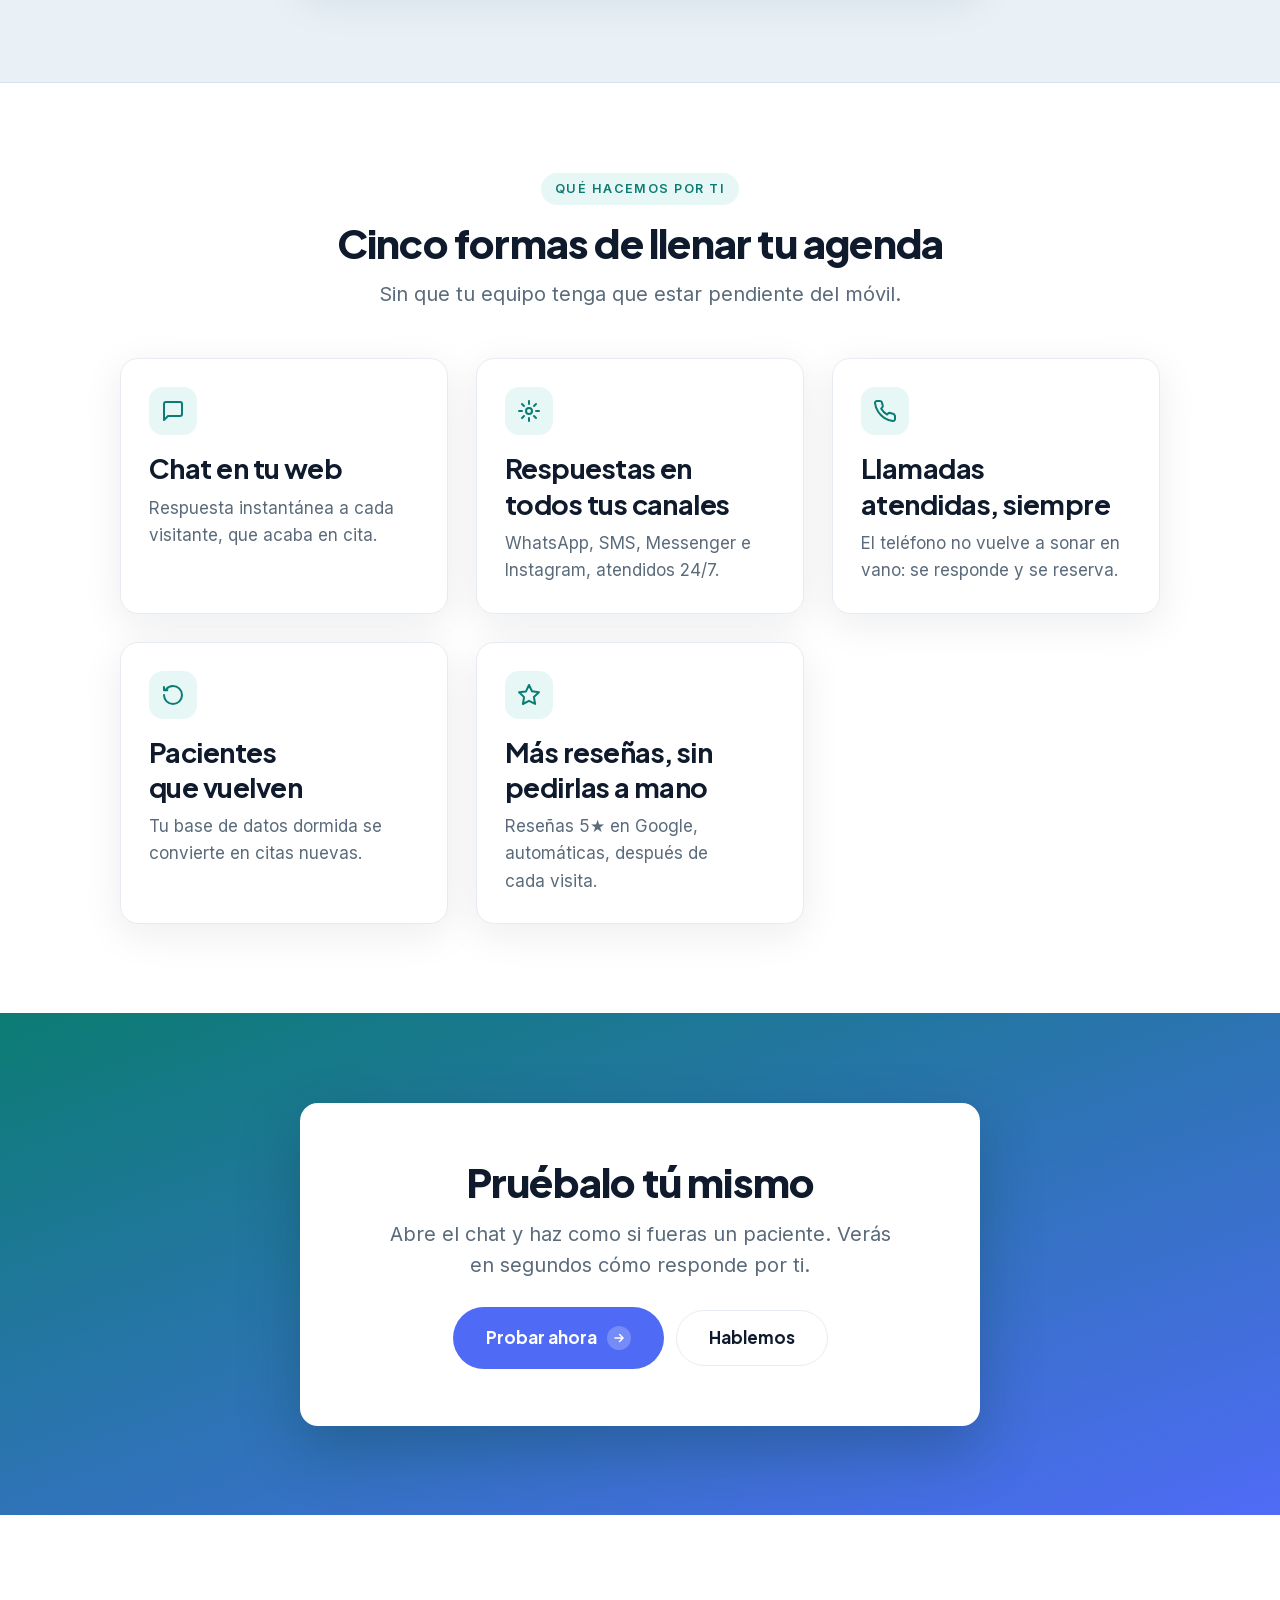
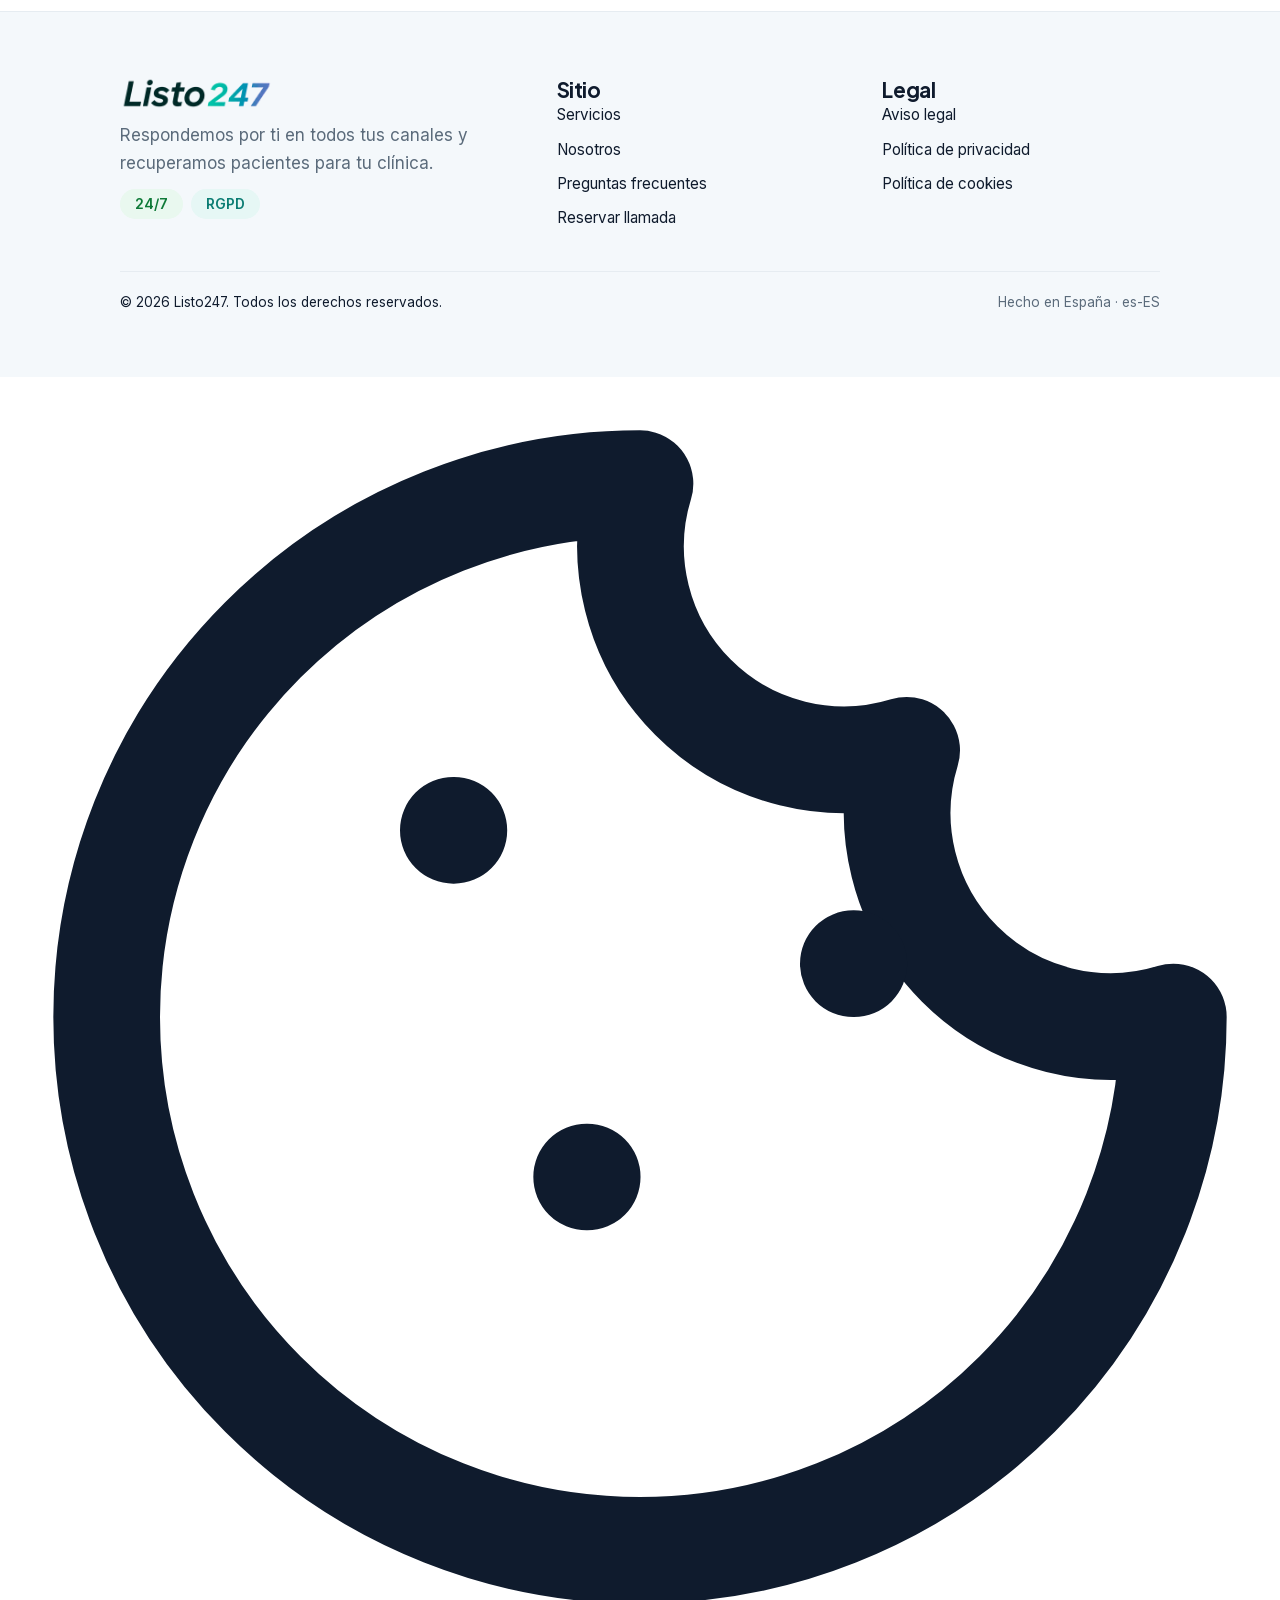
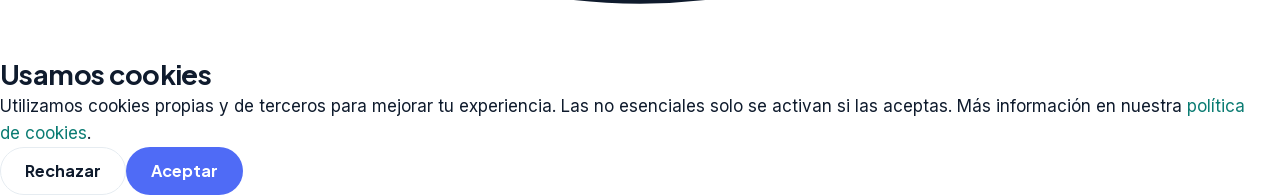
==== commit 82f0e08b: "Rebrand AISR → Listo247: nombre, logo, favicon e iconos - Reemplaza la marca AISR por Listo247 en to" ====
--- a/index.html
+++ b/index.html
@@ -7,29 +7,29 @@
 <!-- ================= SEO (es-ES) =================
      Plantilla de <head> reutilizable. En cada página se cambian:
      title, description, canonical, og:url/og:title/og:description y el JSON-LD propio. -->
-<title>AISR — Que ningún paciente se quede sin respuesta</title>
+<title>Listo247 — Que ningún paciente se quede sin respuesta</title>
 <meta name="description" content="Chat, voz y reactivación de pacientes para clínicas dentales y médicas. Respondemos cuando tú no puedes, y llenamos tu agenda." />
-<meta name="theme-color" content="#0FB5A6" />
-<link rel="canonical" href="https://aisr.es/" />
-<link rel="alternate" hreflang="es-ES" href="https://aisr.es/" />
-<link rel="alternate" hreflang="x-default" href="https://aisr.es/" />
+<meta name="theme-color" content="#4F6BF6" />
+<link rel="canonical" href="https://listo247.es/" />
+<link rel="alternate" hreflang="es-ES" href="https://listo247.es/" />
+<link rel="alternate" hreflang="x-default" href="https://listo247.es/" />
 
 <!-- Open Graph -->
 <meta property="og:type" content="website" />
 <meta property="og:locale" content="es_ES" />
-<meta property="og:site_name" content="AISR" />
-<meta property="og:title" content="AISR — Que ningún paciente se quede sin respuesta" />
+<meta property="og:site_name" content="Listo247" />
+<meta property="og:title" content="Listo247 — Que ningún paciente se quede sin respuesta" />
 <meta property="og:description" content="Chat, voz y reactivación de pacientes para clínicas. Respondemos cuando tú no puedes." />
-<meta property="og:url" content="https://aisr.es/" />
-<meta property="og:image" content="https://aisr.es/assets/og/og-home.jpg" />
+<meta property="og:url" content="https://listo247.es/" />
+<meta property="og:image" content="https://listo247.es/assets/og/og-home.jpg" />
 <meta property="og:image:width" content="1200" />
 <meta property="og:image:height" content="630" />
 
 <!-- Twitter Card -->
 <meta name="twitter:card" content="summary_large_image" />
-<meta name="twitter:title" content="AISR — Que ningún paciente se quede sin respuesta" />
+<meta name="twitter:title" content="Listo247 — Que ningún paciente se quede sin respuesta" />
 <meta name="twitter:description" content="Chat, voz y reactivación de pacientes para clínicas." />
-<meta name="twitter:image" content="https://aisr.es/assets/og/og-home.jpg" />
+<meta name="twitter:image" content="https://listo247.es/assets/og/og-home.jpg" />
 
 <!-- Iconos / manifest -->
 <link rel="icon" href="/assets/favicon.svg" type="image/svg+xml" />
@@ -49,7 +49,7 @@
   :root{
     --bg:#FFFFFF; --bg-soft:#F4F8FB; --surface:#FFFFFF;
     --ink:#0F1B2D; --muted:#5B6B7B; --line:#E6ECF1;
-    --primary:#0FB5A6; --primary-deep:#0B7C73; --primary-soft:#E6F7F5;
+    --primary:#4F6BF6; --primary-deep:#0B7C73; --primary-soft:#E6F7F5;
     --ok:#16A34A; --radius:18px; --shadow:0 10px 40px rgba(15,27,45,.08);
     --maxw:1120px;
     --font-head:'Plus Jakarta Sans',system-ui,-apple-system,Segoe UI,sans-serif;
@@ -83,10 +83,10 @@
   "@graph": [
     {
       "@type": "Organization",
-      "@id": "https://aisr.es/#organization",
-      "name": "AISR",
-      "url": "https://aisr.es/",
-      "logo": "https://aisr.es/assets/icons/icon-512.png",
+      "@id": "https://listo247.es/#organization",
+      "name": "Listo247",
+      "url": "https://listo247.es/",
+      "logo": "https://listo247.es/assets/icons/icon-512.png",
       "description": "Chat, voz y reactivación de pacientes para clínicas dentales y médicas.",
       "sameAs": [],
       "contactPoint": {
@@ -97,14 +97,14 @@
     },
     {
       "@type": "WebSite",
-      "@id": "https://aisr.es/#website",
-      "url": "https://aisr.es/",
-      "name": "AISR",
+      "@id": "https://listo247.es/#website",
+      "url": "https://listo247.es/",
+      "name": "Listo247",
       "inLanguage": "es-ES",
-      "publisher": { "@id": "https://aisr.es/#organization" },
+      "publisher": { "@id": "https://listo247.es/#organization" },
       "potentialAction": {
         "@type": "SearchAction",
-        "target": "https://aisr.es/?q={search_term_string}",
+        "target": "https://listo247.es/?q={search_term_string}",
         "query-input": "required name=search_term_string"
       }
     }
@@ -122,9 +122,8 @@
 
 <header class="site-header">
   <div class="container">
-    <a class="brand" href="/" aria-label="AISR — inicio">
-      <img src="/assets/favicon.svg" alt="" width="28" height="28" />
-      AISR
+    <a class="brand" href="/" aria-label="Listo247 — inicio">
+      <img src="/assets/logo-listo247-wordmark.png" alt="Listo247" class="brand__logo" />
     </a>
 
     <button class="nav-toggle" type="button" aria-expanded="false"
@@ -266,11 +265,11 @@
         <aside class="panel result" data-mode="sin">
           <div class="calc-compare">
             <label class="neo-toggle">
-              <span class="neo-toggle__label neo-toggle__label--on" data-calc-off>Sin AISR</span>
+              <span class="neo-toggle__label neo-toggle__label--on" data-calc-off>Sin Listo247</span>
               <input type="checkbox" id="calc-switch" role="switch"
-                     aria-label="Comparar lo que se te escapa sin AISR con lo que recuperas con AISR" />
+                     aria-label="Comparar lo que se te escapa sin Listo247 con lo que recuperas con Listo247" />
               <span class="neo-toggle__track"><span class="neo-toggle__thumb"></span></span>
-              <span class="neo-toggle__label" data-calc-on>Con AISR</span>
+              <span class="neo-toggle__label" data-calc-on>Con Listo247</span>
             </label>
           </div>
 
@@ -300,7 +299,7 @@
             <p class="bonus-note">Escenario conservador: solo un 5 % (<span id="r-dbn">0</span> pacientes) recuperados.</p>
           </div>
 
-          <p class="recover-line" data-calc-recover>Es justo lo que <strong>AISR</strong> te ayuda a recuperar.</p>
+          <p class="recover-line" data-calc-recover>Es justo lo que <strong>Listo247</strong> te ayuda a recuperar.</p>
           <p class="calc-antes" hidden><a href="#antes" data-calc-antes>Velo en tu agenda, antes y después →</a></p>
 
           <div class="calc-cta">
@@ -321,7 +320,7 @@
               • <b>Fuera de horario</b> = contactos × lo que deja un paciente<br />
               • <b>Ausencias</b> = citas × % de no-shows × valor<br />
               • <b>Presupuestos</b> = citas × <code>0,35</code> (presupuestos por visita) × % sin aceptar × valor<br /><br />
-              De esa oportunidad total, AISR recupera de forma realista <b>entre el 14 % y el 22 %</b>
+              De esa oportunidad total, Listo247 recupera de forma realista <b>entre el 14 % y el 22 %</b>
               (14 % = solo algunos canales; 22 % = con chat, voz, recordatorios y seguimiento en marcha).<br />
               El bonus de base de datos es un cálculo aparte, de una sola vez: <code>5 % × pacientes × valor</code>.
             </div>
@@ -354,16 +353,16 @@
 
       <div class="antes__toggle reveal">
         <label class="neo-toggle">
-          <span class="neo-toggle__label" data-toggle-off>Sin AISR</span>
-          <input type="checkbox" id="antes-switch" role="switch" aria-label="Comparar sin AISR y con AISR" />
+          <span class="neo-toggle__label" data-toggle-off>Sin Listo247</span>
+          <input type="checkbox" id="antes-switch" role="switch" aria-label="Comparar sin Listo247 y con Listo247" />
           <span class="neo-toggle__track"><span class="neo-toggle__thumb"></span></span>
-          <span class="neo-toggle__label neo-toggle__label--on" data-toggle-on>Con AISR</span>
+          <span class="neo-toggle__label neo-toggle__label--on" data-toggle-on>Con Listo247</span>
         </label>
       </div>
 
       <div class="antes__panels reveal">
         <article class="antes__panel antes__panel--off" data-antes-panel="off">
-          <h3><span class="dot" aria-hidden="true"></span>Sin AISR</h3>
+          <h3><span class="dot" aria-hidden="true"></span>Sin Listo247</h3>
           <div class="antes__list">
             <p class="antes__item antes__item--bad">
               <svg viewBox="0 0 24 24" fill="none" stroke="currentColor" stroke-width="2" stroke-linecap="round" stroke-linejoin="round"><circle cx="12" cy="12" r="9"/><path d="M15 9l-6 6M9 9l6 6"/></svg>
@@ -381,7 +380,7 @@
         </article>
 
         <article class="antes__panel antes__panel--on" data-antes-panel="on" hidden>
-          <h3><span class="dot" aria-hidden="true"></span>Con AISR</h3>
+          <h3><span class="dot" aria-hidden="true"></span>Con Listo247</h3>
           <div class="antes__list">
             <p class="antes__item antes__item--good">
               <svg viewBox="0 0 24 24" fill="none" stroke="currentColor" stroke-width="2" stroke-linecap="round" stroke-linejoin="round"><path d="M20 6L9 17l-5-5"/></svg>
@@ -603,7 +602,7 @@
     <div class="footer__grid">
       <div>
         <div class="footer__brand">
-          <img src="/assets/favicon.svg" alt="" width="28" height="28" /> AISR
+          <img src="/assets/logo-listo247-wordmark.png" alt="Listo247" class="brand__logo" />
         </div>
         <p class="muted measure">Respondemos por ti en todos tus canales y recuperamos pacientes para tu clínica.</p>
         <div class="footer__channels">
@@ -630,7 +629,7 @@
       </div>
     </div>
     <div class="footer__bottom">
-      <p>© <span data-year>2026</span> AISR. Todos los derechos reservados.</p>
+      <p>© <span data-year>2026</span> Listo247. Todos los derechos reservados.</p>
       <p class="muted">Hecho en España · es-ES</p>
     </div>
   </div>
--- a/css/design-system.css
+++ b/css/design-system.css
@@ -1,5 +1,5 @@
 /* ============================================================
-   AISR — Sistema de diseño "Clínico luminoso"  (tarea 02)
+   Listo247 — Sistema de diseño "Clínico luminoso"  (tarea 02)
    Tokens + tipografía + componentes reutilizables + responsive.
    Carga deferida desde el <head>. Los tokens base (colores, radius,
    shadow) ya están inline en el critical CSS; aquí los ampliamos
@@ -223,6 +223,9 @@
 @media(max-width:480px){.footer__grid{grid-template-columns:1fr}}
 .footer__brand{font-family:var(--font-head);font-weight:800;font-size:1.2rem;display:flex;align-items:center;gap:10px;margin-bottom:12px}
 .footer__brand img{width:28px;height:28px}
+/* Logo Listo247 (wordmark horizontal) — sustituye al icono + texto */
+.brand .brand__logo{width:auto;height:30px;display:block}
+.footer__brand .brand__logo{width:auto;height:34px;display:block}
 .footer h4{font-size:.82rem;text-transform:uppercase;letter-spacing:.08em;color:var(--muted);margin-bottom:14px}
 .footer__links{display:flex;flex-direction:column;gap:10px}
 .footer__links a{color:var(--ink);font-size:.95rem;transition:color .18s ease}
--- a/css/animations.css
+++ b/css/animations.css
@@ -1,5 +1,5 @@
 /* ============================================================
-   AISR — Animaciones (tarea 03)
+   Listo247 — Animaciones (tarea 03)
    Estilos CSS de las animaciones/componentes interactivos.
    La lógica (canvas, observers) está en /js/animations.js.
    Regla de oro: todo respeta prefers-reduced-motion y no bloquea LCP.
@@ -29,7 +29,7 @@
 .parallax{will-change:transform;transform:translate3d(0,var(--parallax,0),0)}
 
 /* ============================================================
-   Neo toggle  ·  "Sin AISR / Con AISR"
+   Neo toggle  ·  "Sin Listo247 / Con Listo247"
    ============================================================ */
 .neo-toggle{display:inline-flex;align-items:center;gap:14px;font-weight:700;color:var(--muted)}
 .neo-toggle__label{transition:color .2s ease}
--- a/css/home.css
+++ b/css/home.css
@@ -1,5 +1,5 @@
 /* ============================================================
-   AISR — Home (tarea 04)
+   Listo247 — Home (tarea 04)
    Estilos específicos de las secciones del Home: problema,
    antes/después, flywheel + conversaciones, voz, qué hacemos, CTA.
    Tokens y componentes base vienen de design-system.css.
--- a/css/calculadora.css
+++ b/css/calculadora.css
@@ -1,5 +1,5 @@
 /* ============================================================
-   AISR — Calculadora «¿Cuánto se te escapa?»  (tarea 11 → integrada en Home)
+   Listo247 — Calculadora «¿Cuánto se te escapa?»  (tarea 11 → integrada en Home)
    Estilos extraídos del DEMO (calculadora.html) y acotados bajo
    #calculadora para no chocar con .btn/.chip/.hero del sistema de diseño.
    Tokens (colores, radius, shadow, fuentes) son los globales.
@@ -151,10 +151,10 @@
 #calculadora details.how code{font-family:ui-monospace,Menlo,monospace;color:var(--ink);font-size:.85em}
 #calculadora .disclaimer{margin-top:14px;font-size:.78rem;color:var(--muted)}
 
-/* Comparativa sin / con AISR (neo-toggle reutilizado de Antes/Después) */
+/* Comparativa sin / con Listo247 (neo-toggle reutilizado de Antes/Después) */
 #calculadora .calc-compare{display:flex;justify-content:center;margin-bottom:20px}
 #calculadora .calc-compare .neo-toggle{font-size:.9rem}
-/* En modo "Con AISR" el héroe pasa a verde "recuperado" para reforzar el mensaje */
+/* En modo "Con Listo247" el héroe pasa a verde "recuperado" para reforzar el mensaje */
 #calculadora .result[data-mode="con"] .calc-hero{color:var(--ok)}
 #calculadora .result[data-mode="con"] .calc-hero .cur{color:var(--muted)}
 #calculadora .calc-antes{margin:-8px 0 16px}
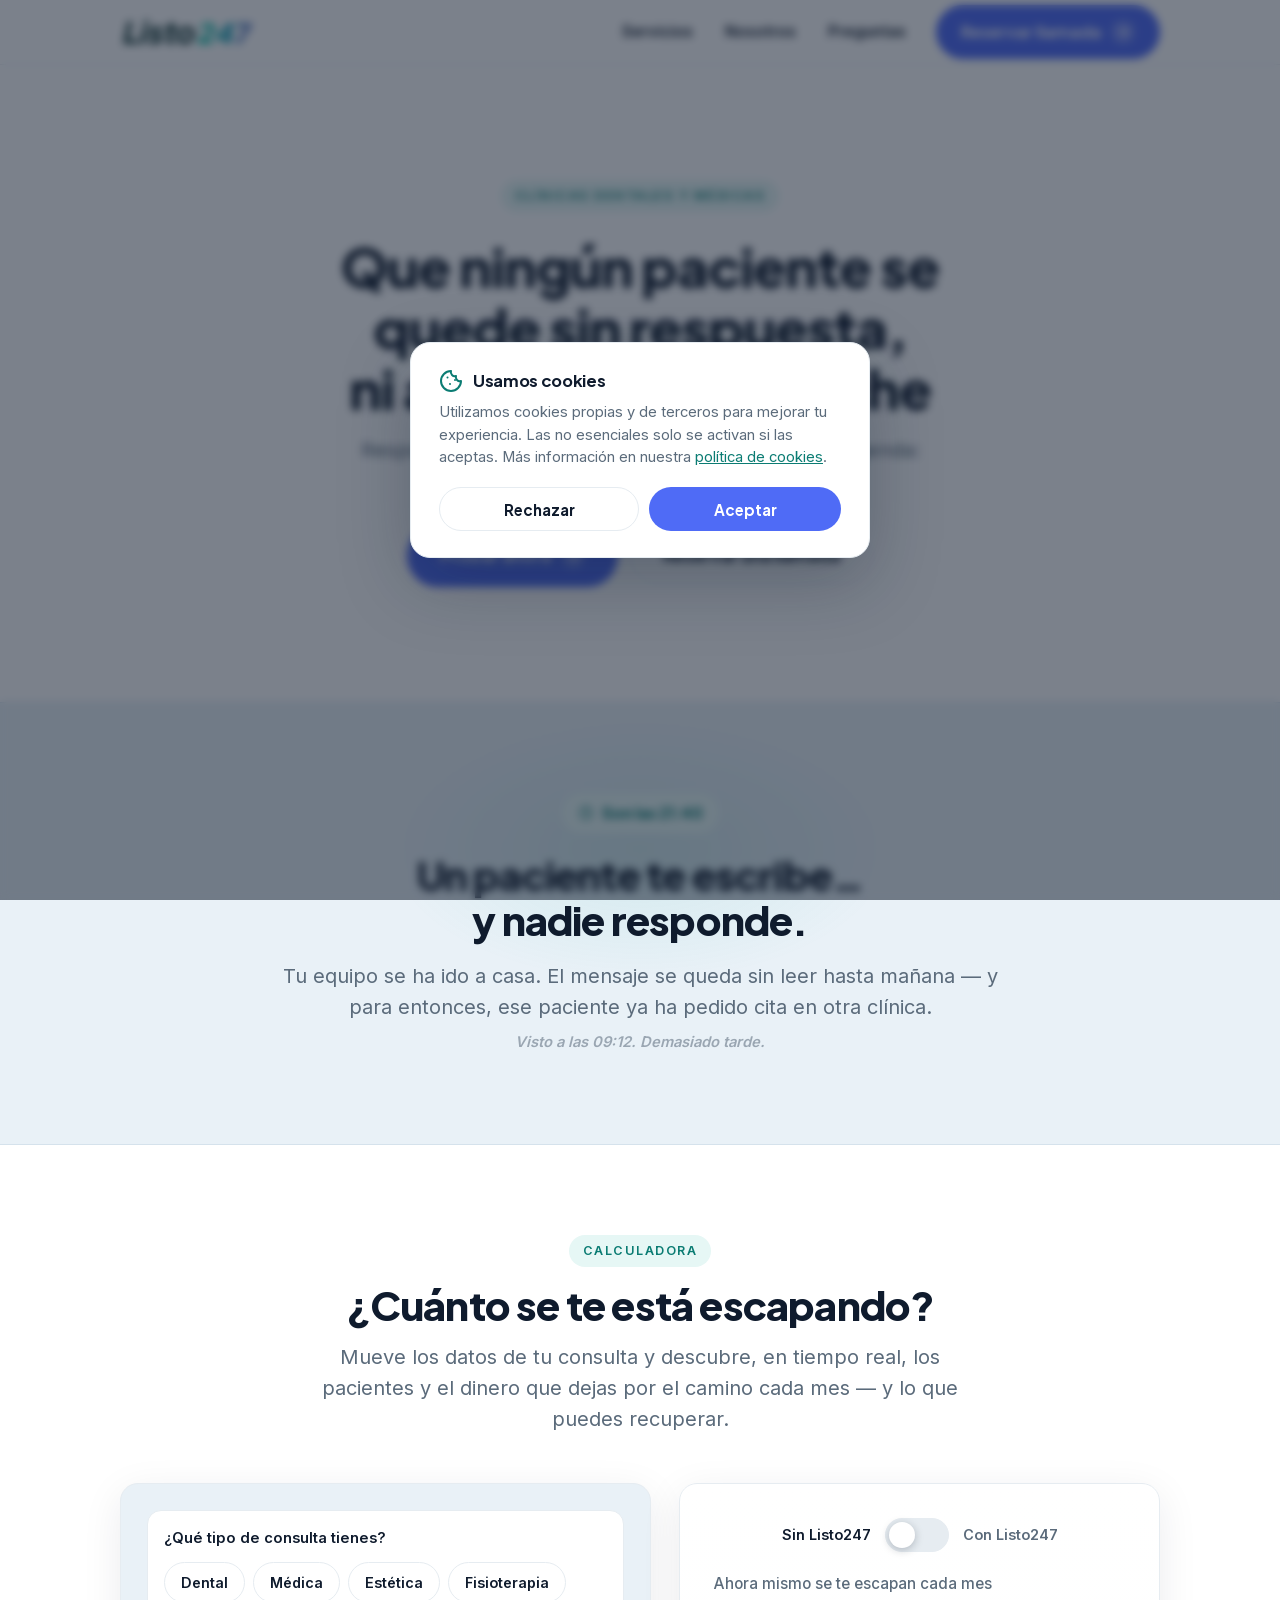
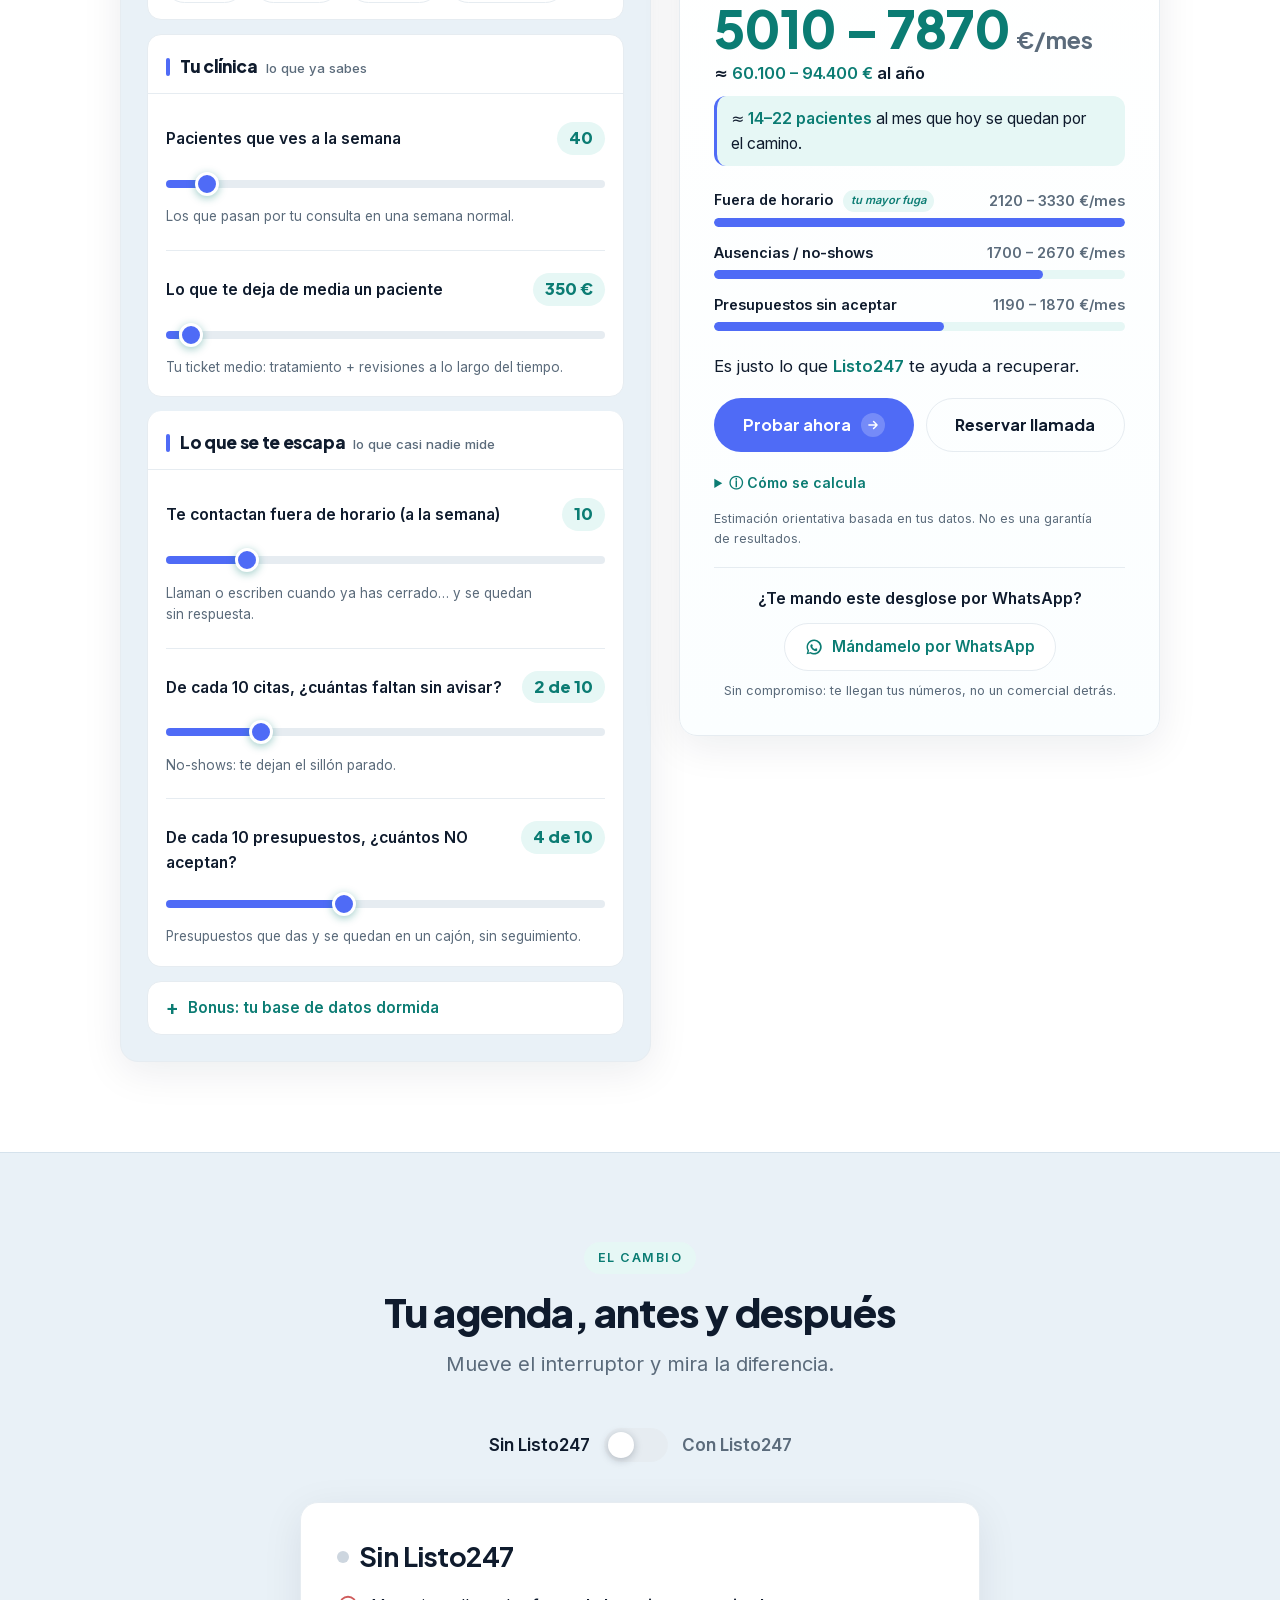
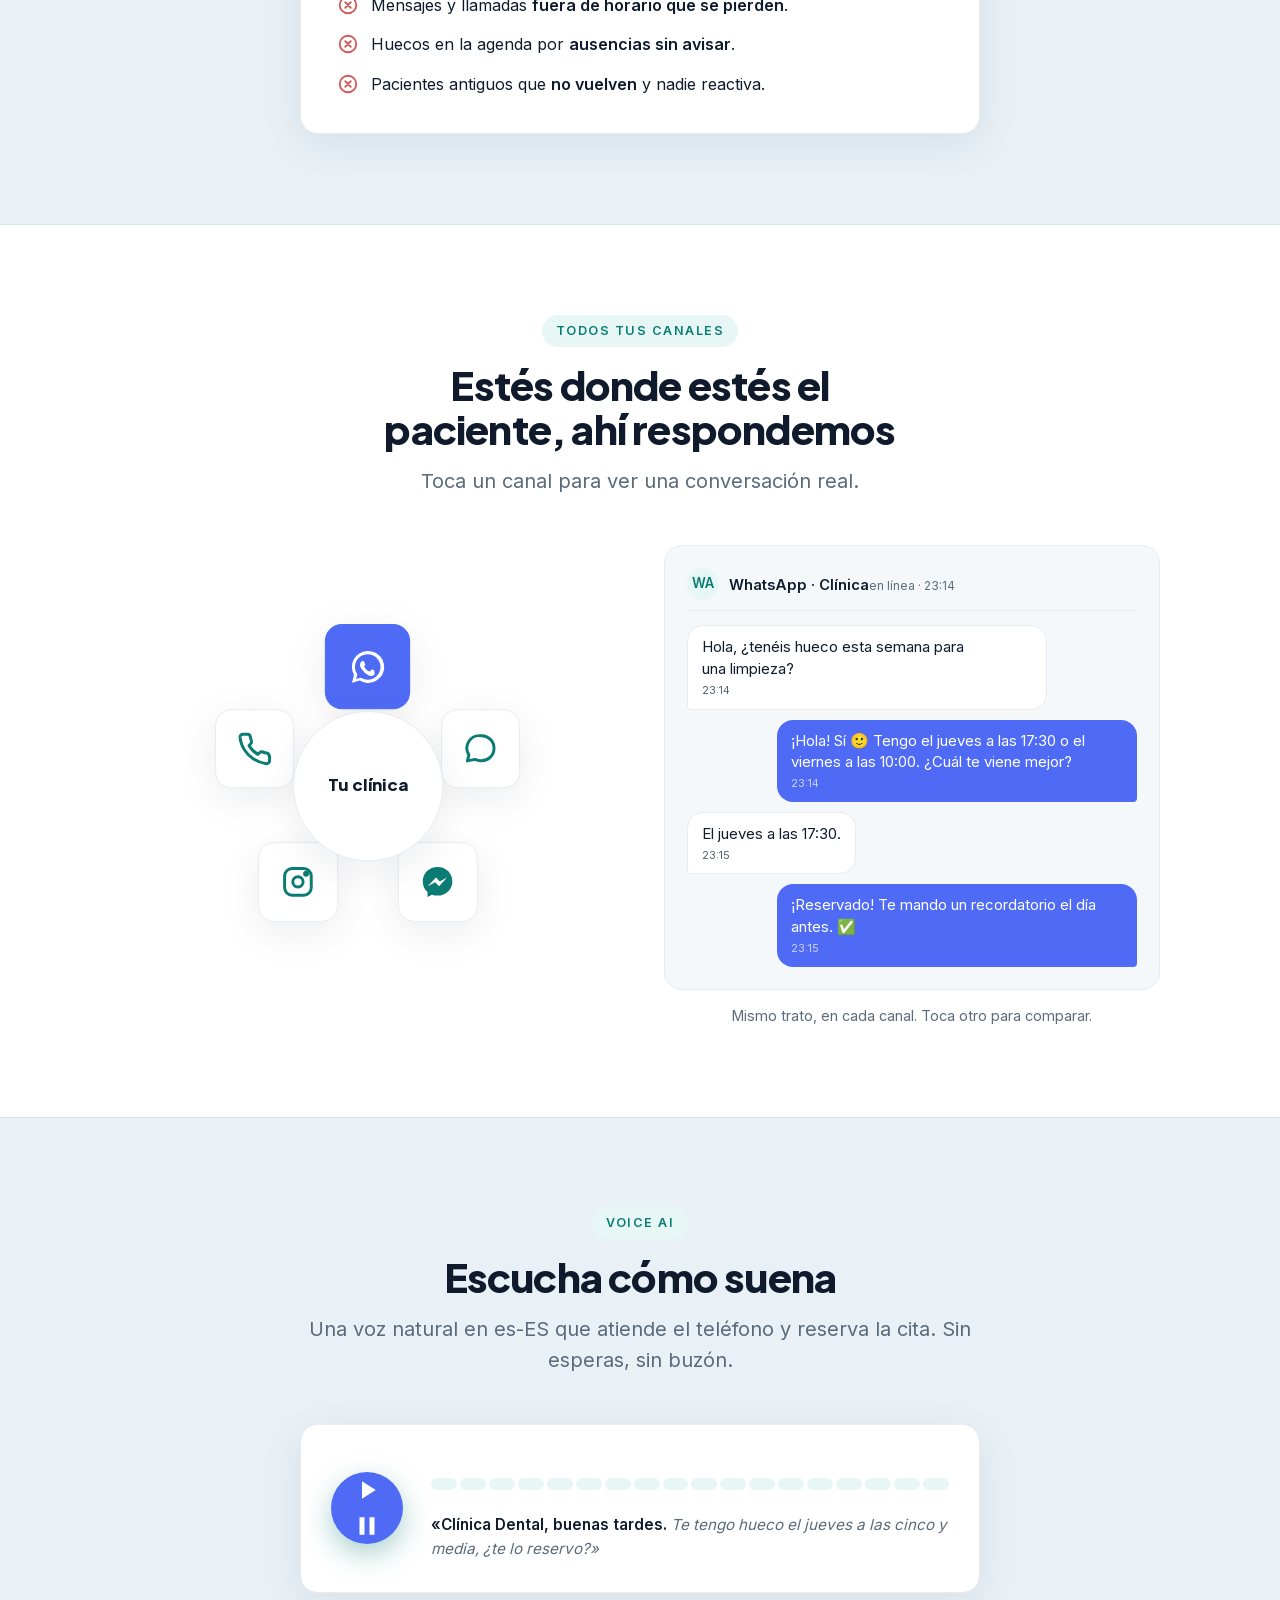
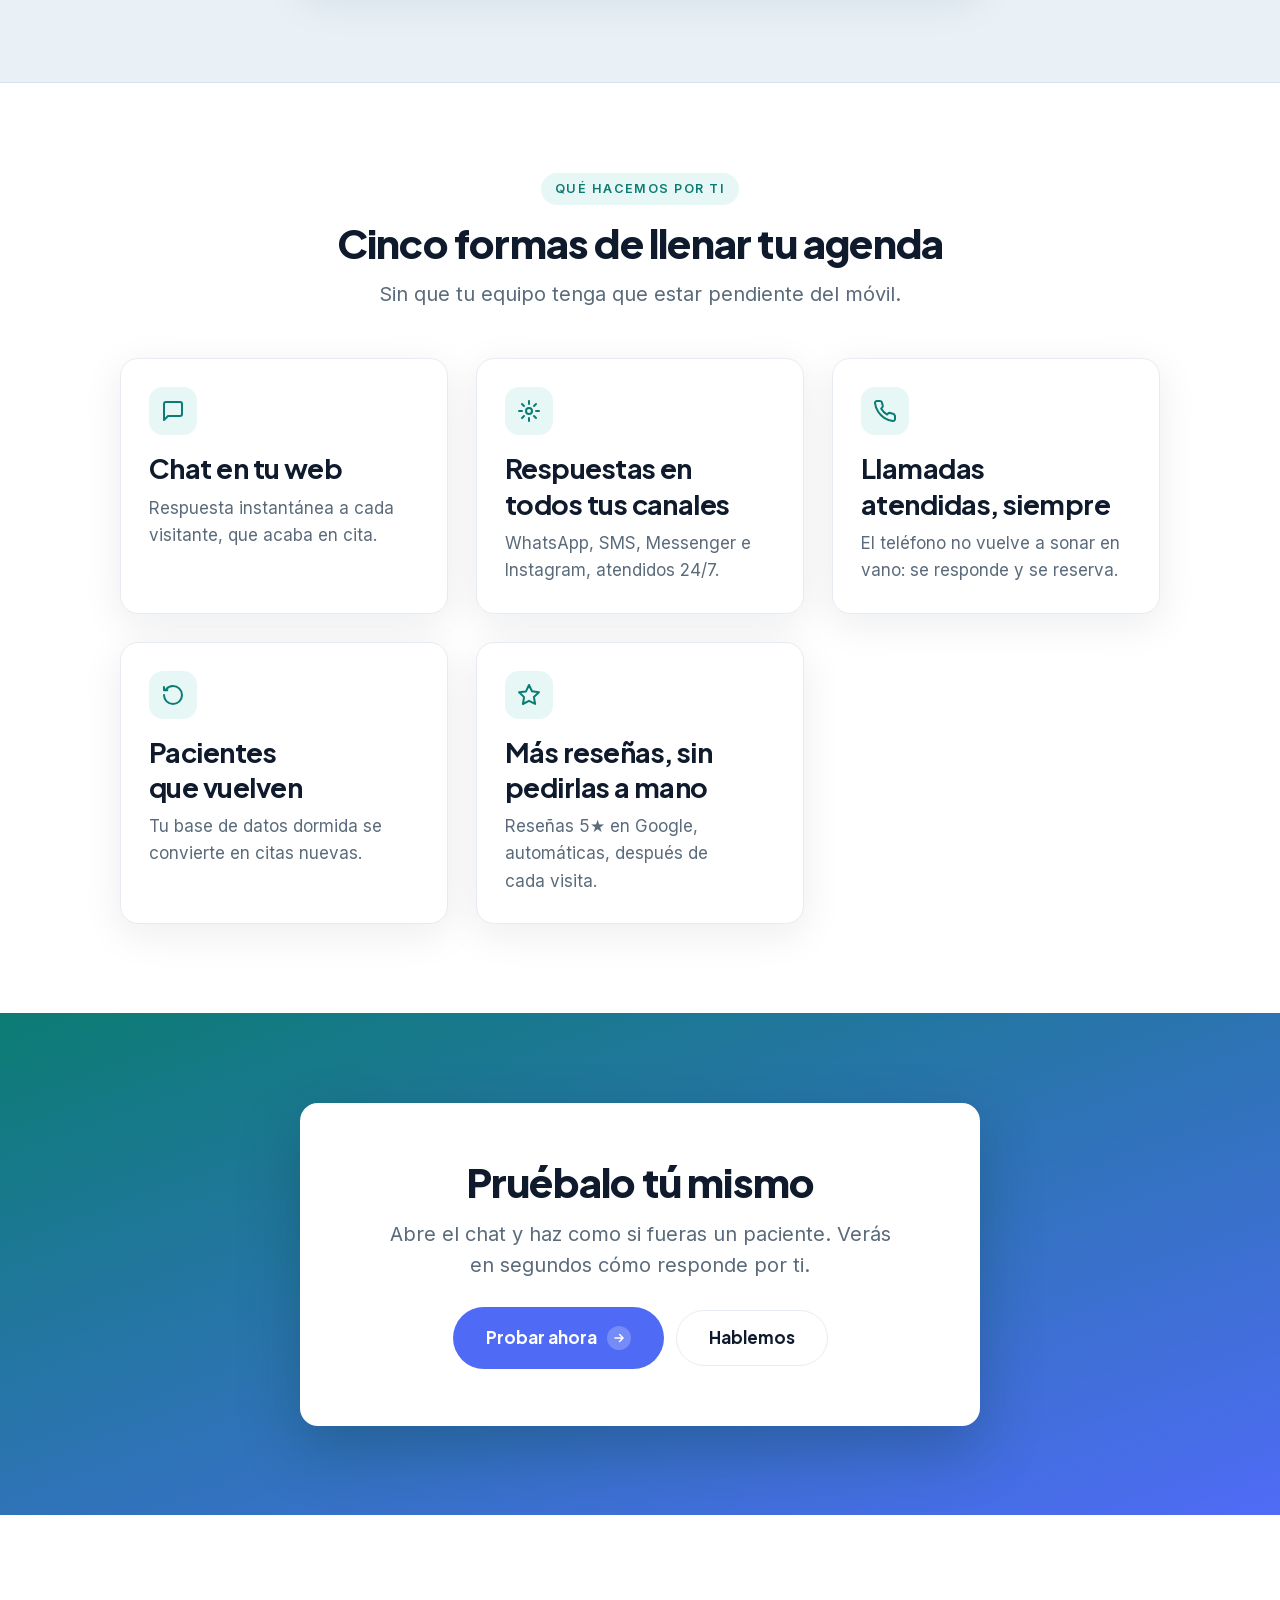
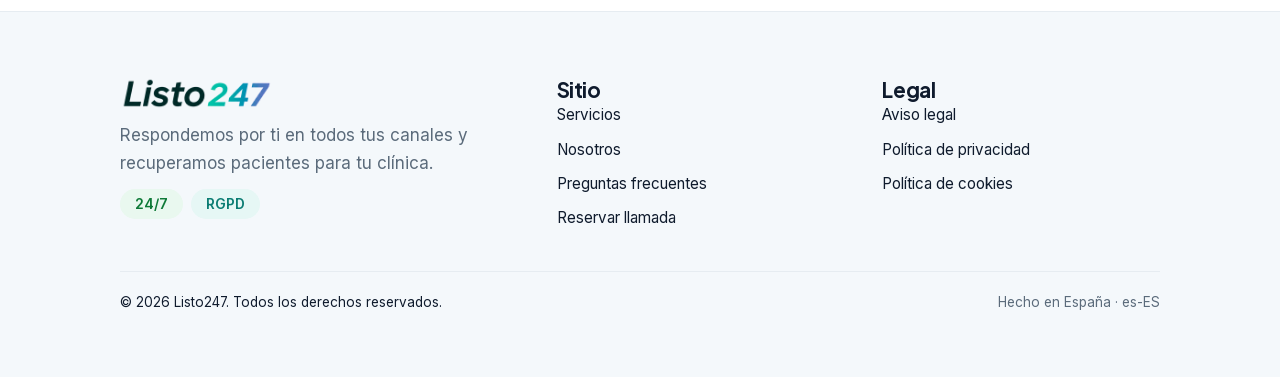
==== commit 809a31ee: "Favicon con la marca "L" + aviso de cookies como modal centrado - Añade favicons PNG (16/32/48) gene" ====
--- a/index.html
+++ b/index.html
@@ -33,6 +33,8 @@
 
 <!-- Iconos / manifest -->
 <link rel="icon" href="/assets/favicon.svg" type="image/svg+xml" />
+<link rel="icon" type="image/png" sizes="32x32" href="/assets/icons/favicon-32.png" />
+<link rel="icon" type="image/png" sizes="16x16" href="/assets/icons/favicon-16.png" />
 <link rel="apple-touch-icon" href="/assets/icons/icon-180.png" />
 <link rel="manifest" href="/manifest.json" />
 
@@ -522,6 +524,7 @@
       </div>
 
       <div class="voz__card reveal">
+        <audio data-voz-audio preload="none" src="/assets/audio/voz-demo.mp3"></audio>
         <button class="voz__play" type="button" data-voz-play aria-label="Reproducir muestra de voz (demostración)">
           <svg viewBox="0 0 24 24" fill="currentColor" data-voz-icon-play><path d="M8 5v14l11-7z"/></svg>
           <svg viewBox="0 0 24 24" fill="currentColor" data-voz-icon-pause hidden><path d="M6 5h4v14H6zM14 5h4v14h-4z"/></svg>
--- a/css/design-system.css
+++ b/css/design-system.css
@@ -238,6 +238,39 @@
 }
 
 /* ============================================================
+   Banner de cookies — modal centrado (global, inyectado por JS)
+   ============================================================ */
+.cookie-modal{
+  position:fixed;inset:0;z-index:90;
+  display:flex;align-items:center;justify-content:center;
+  padding:clamp(16px,4vw,28px);
+  background:rgba(15,27,45,.55);
+  -webkit-backdrop-filter:blur(4px);backdrop-filter:blur(4px);
+  opacity:0;transition:opacity .3s ease;
+}
+.cookie-modal.is-in{opacity:1}
+.cookie-card{
+  width:min(460px,100%);
+  background:var(--surface);border:1px solid var(--line);border-radius:20px;
+  box-shadow:0 24px 70px rgba(15,27,45,.28);padding:26px 28px;
+  transform:translateY(12px) scale(.97);opacity:0;
+  transition:transform .4s cubic-bezier(.22,1,.36,1),opacity .3s ease;
+}
+.cookie-modal.is-in .cookie-card{transform:translateY(0) scale(1);opacity:1}
+.cookie-card__head{display:flex;align-items:center;gap:10px;margin-bottom:8px}
+.cookie-card__head svg{width:24px;height:24px;color:var(--primary-deep)}
+.cookie-card__head h3{font-size:1.05rem;margin:0}
+.cookie-card p{color:var(--muted);font-size:.92rem;line-height:1.55;margin:0 0 18px}
+.cookie-card p a{color:var(--primary-deep);text-decoration:underline}
+.cookie-card__actions{display:flex;gap:10px;flex-wrap:wrap}
+.cookie-card__actions .btn{flex:1 1 auto;padding:11px 18px;min-height:44px;font-size:.95rem}
+@media(max-width:420px){.cookie-card__actions{flex-direction:column}}
+@media(prefers-reduced-motion:reduce){
+  .cookie-modal,.cookie-card{transition:none}
+  .cookie-card{transform:none}
+}
+
+/* ============================================================
    Utilidades varias
    ============================================================ */
 .cluster{display:flex;flex-wrap:wrap;gap:12px;align-items:center}
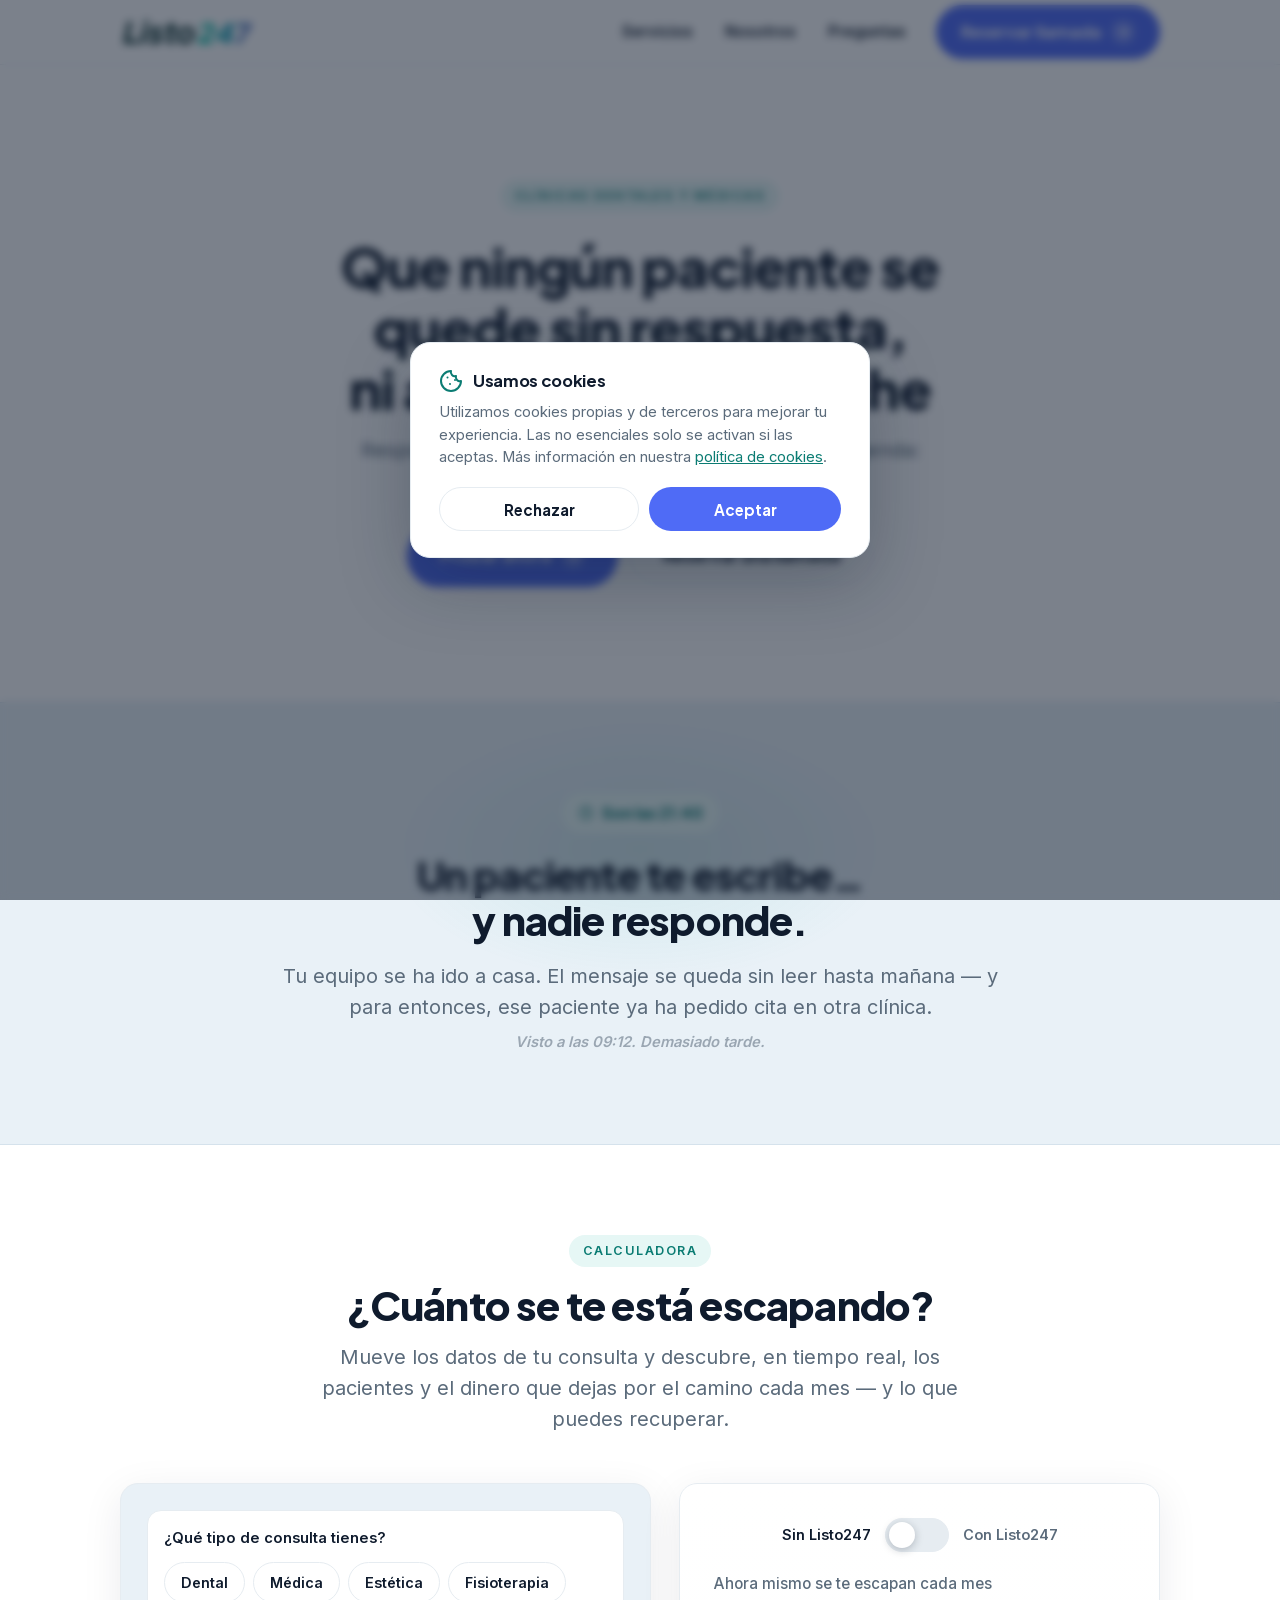
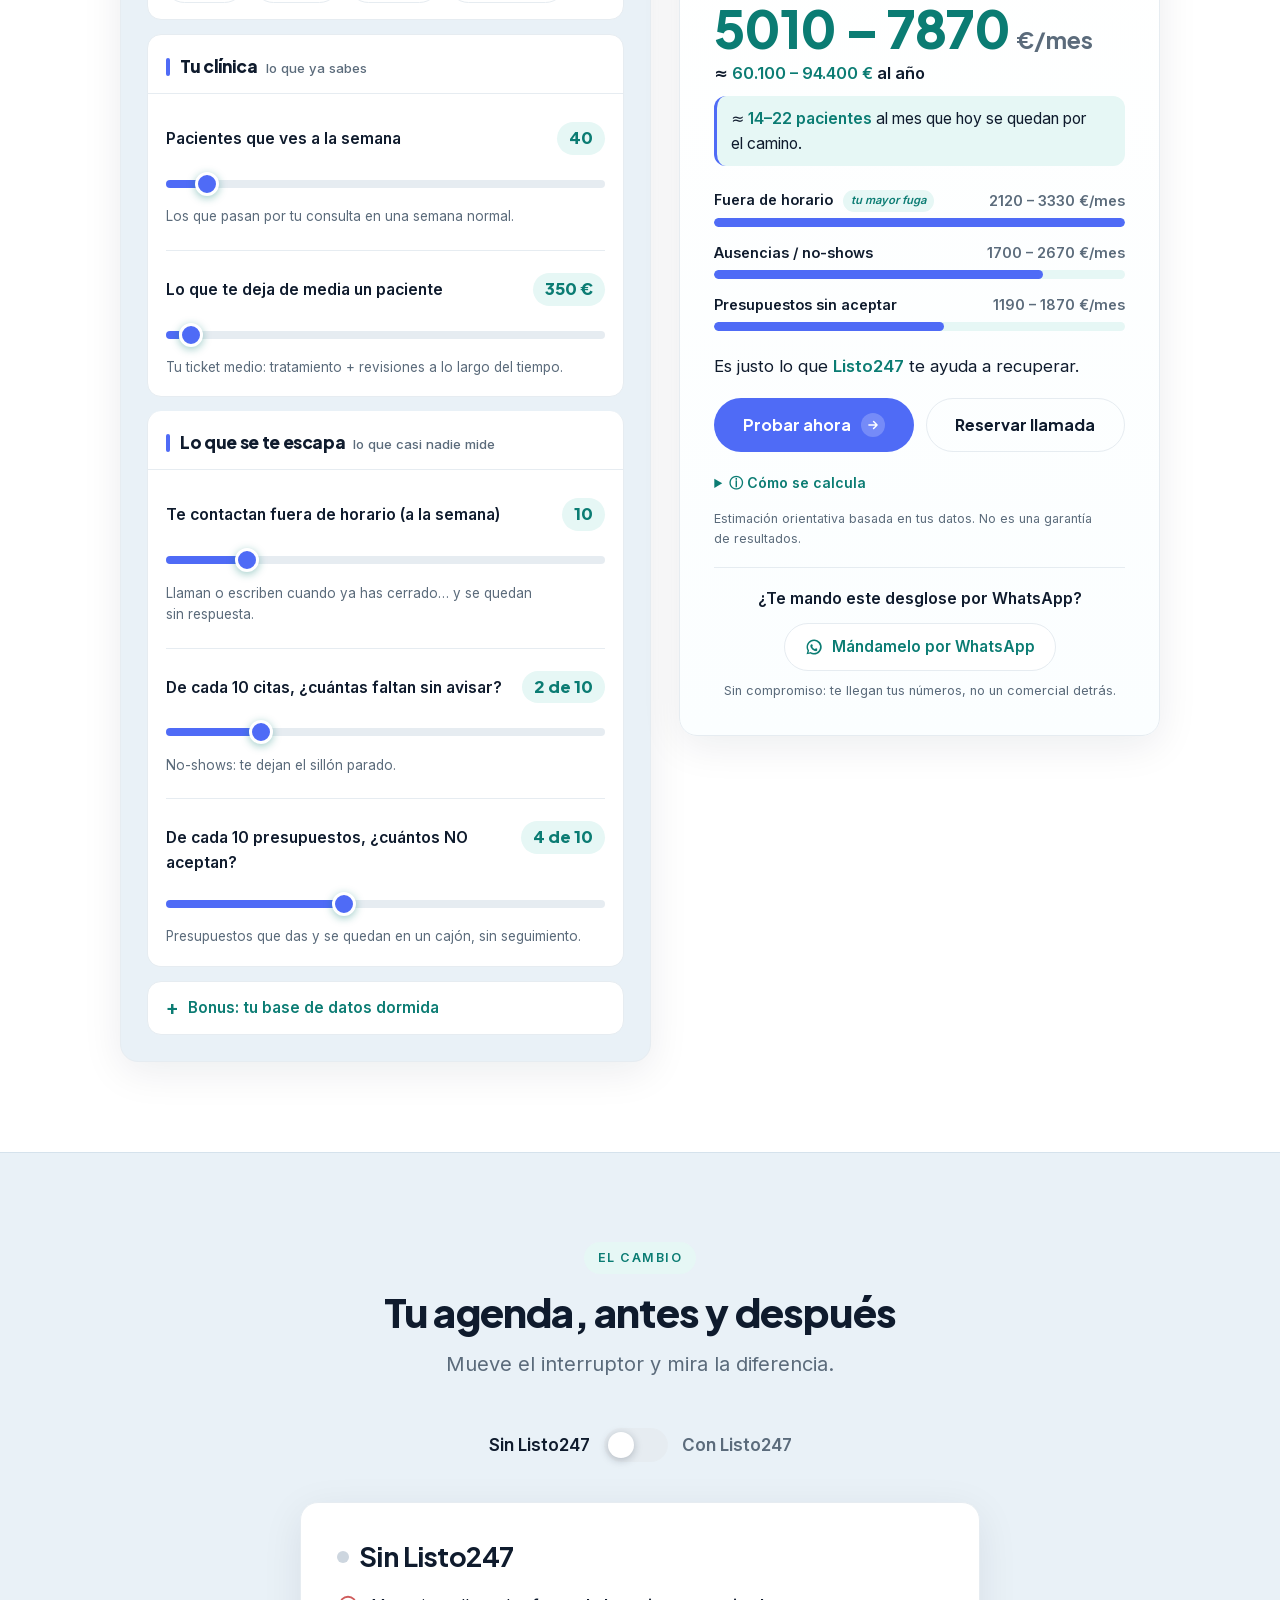
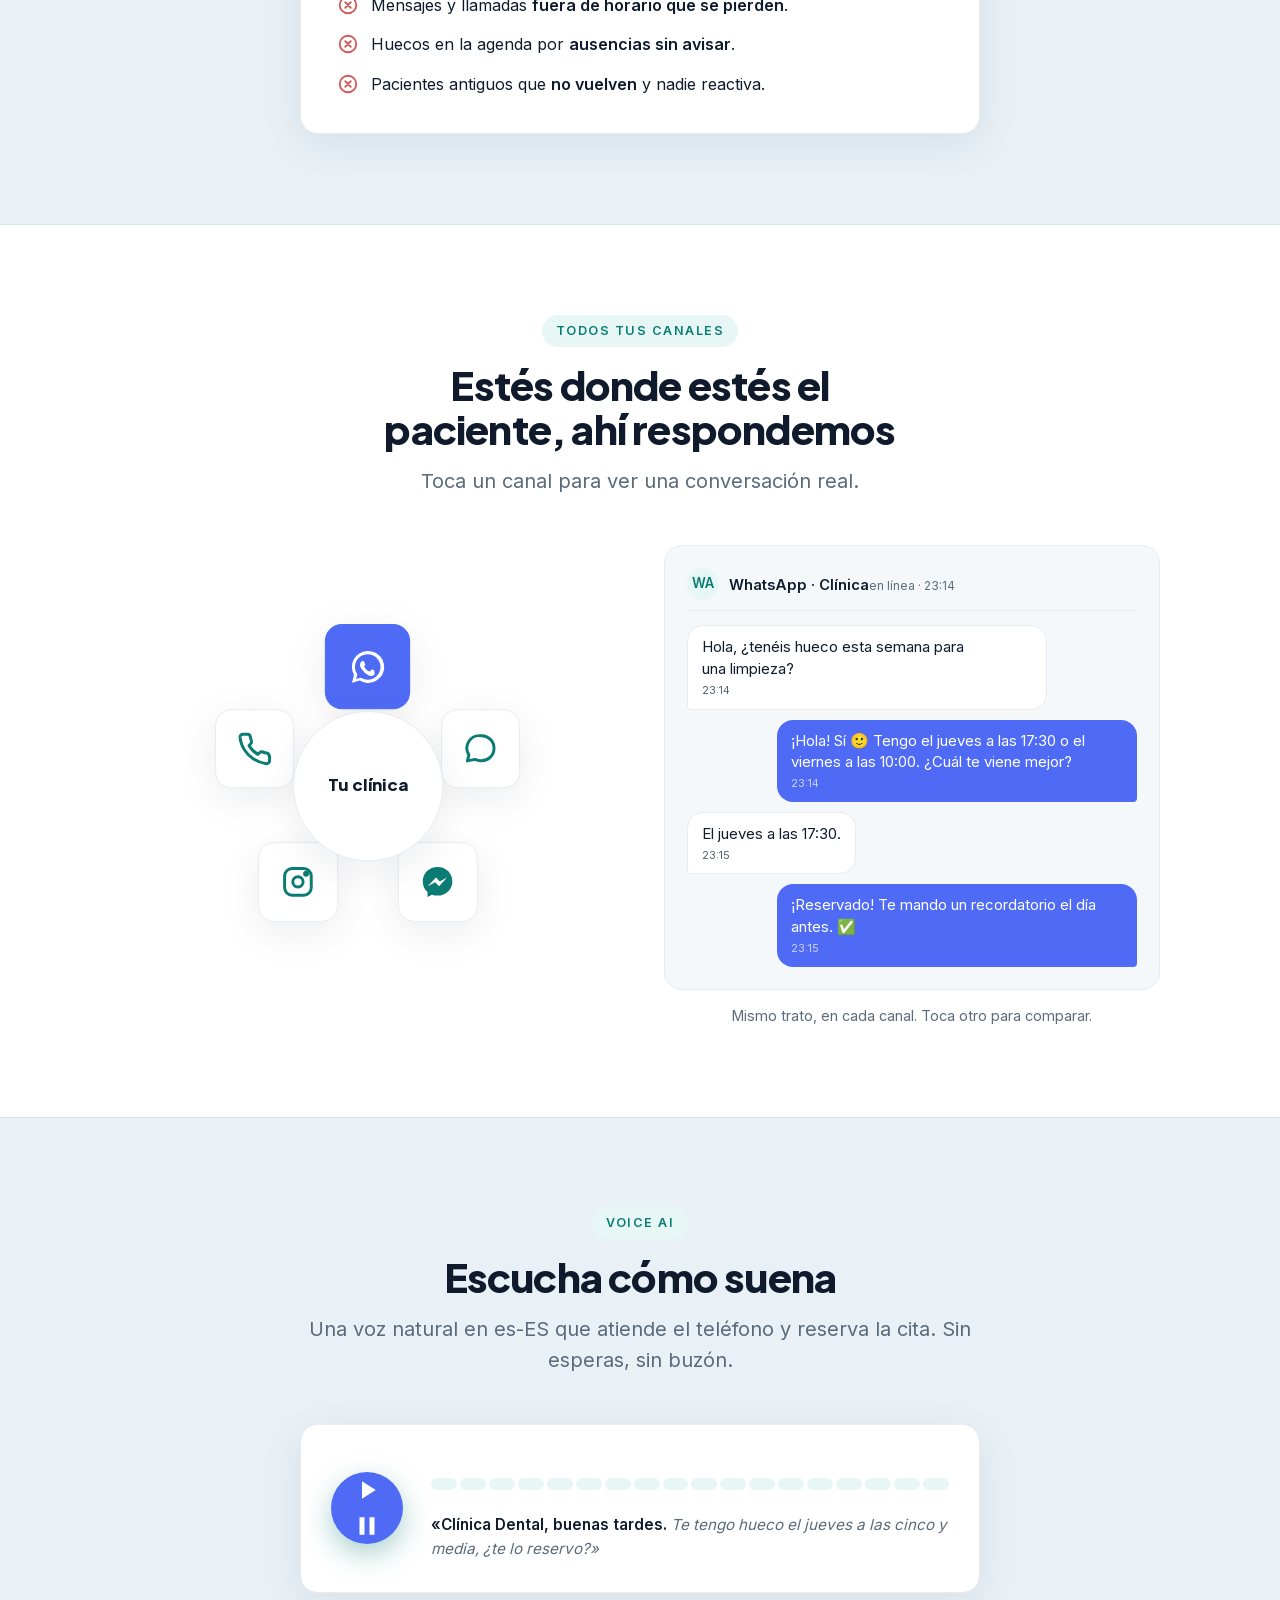
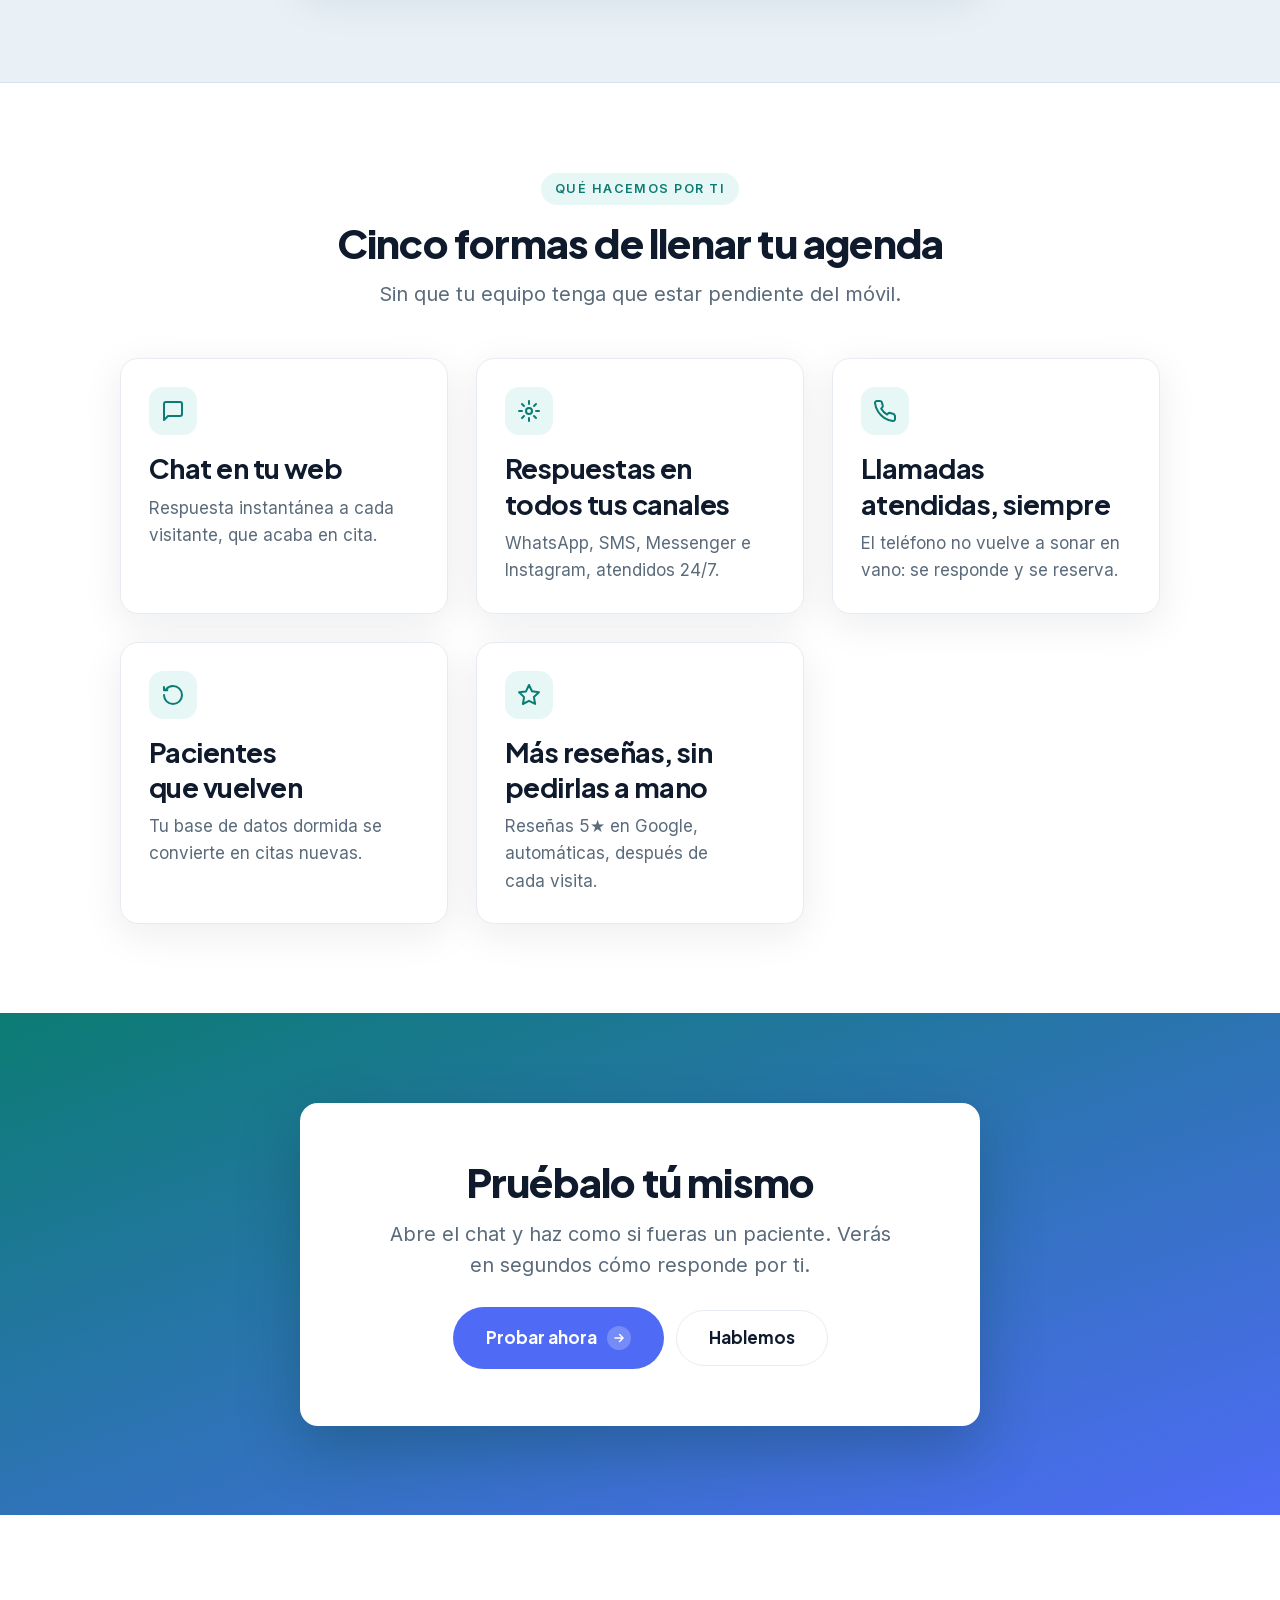
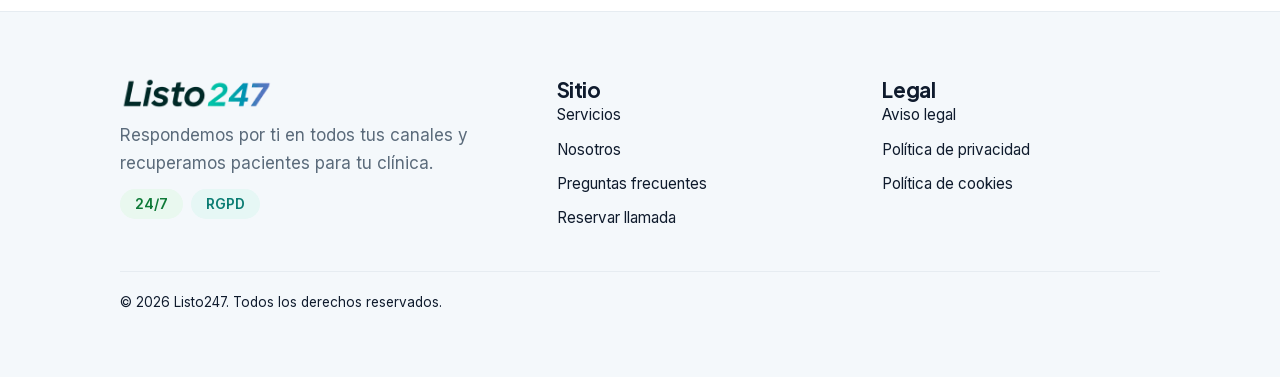
==== commit fb1bc51e: "Footer: elimina la línea "Hecho en España · es-ES" Co-Authored-By: Claude Opus 4.8 <noreply@anthropi" ====
--- a/index.html
+++ b/index.html
@@ -633,7 +633,6 @@
     </div>
     <div class="footer__bottom">
       <p>© <span data-year>2026</span> Listo247. Todos los derechos reservados.</p>
-      <p class="muted">Hecho en España · es-ES</p>
     </div>
   </div>
 </footer>
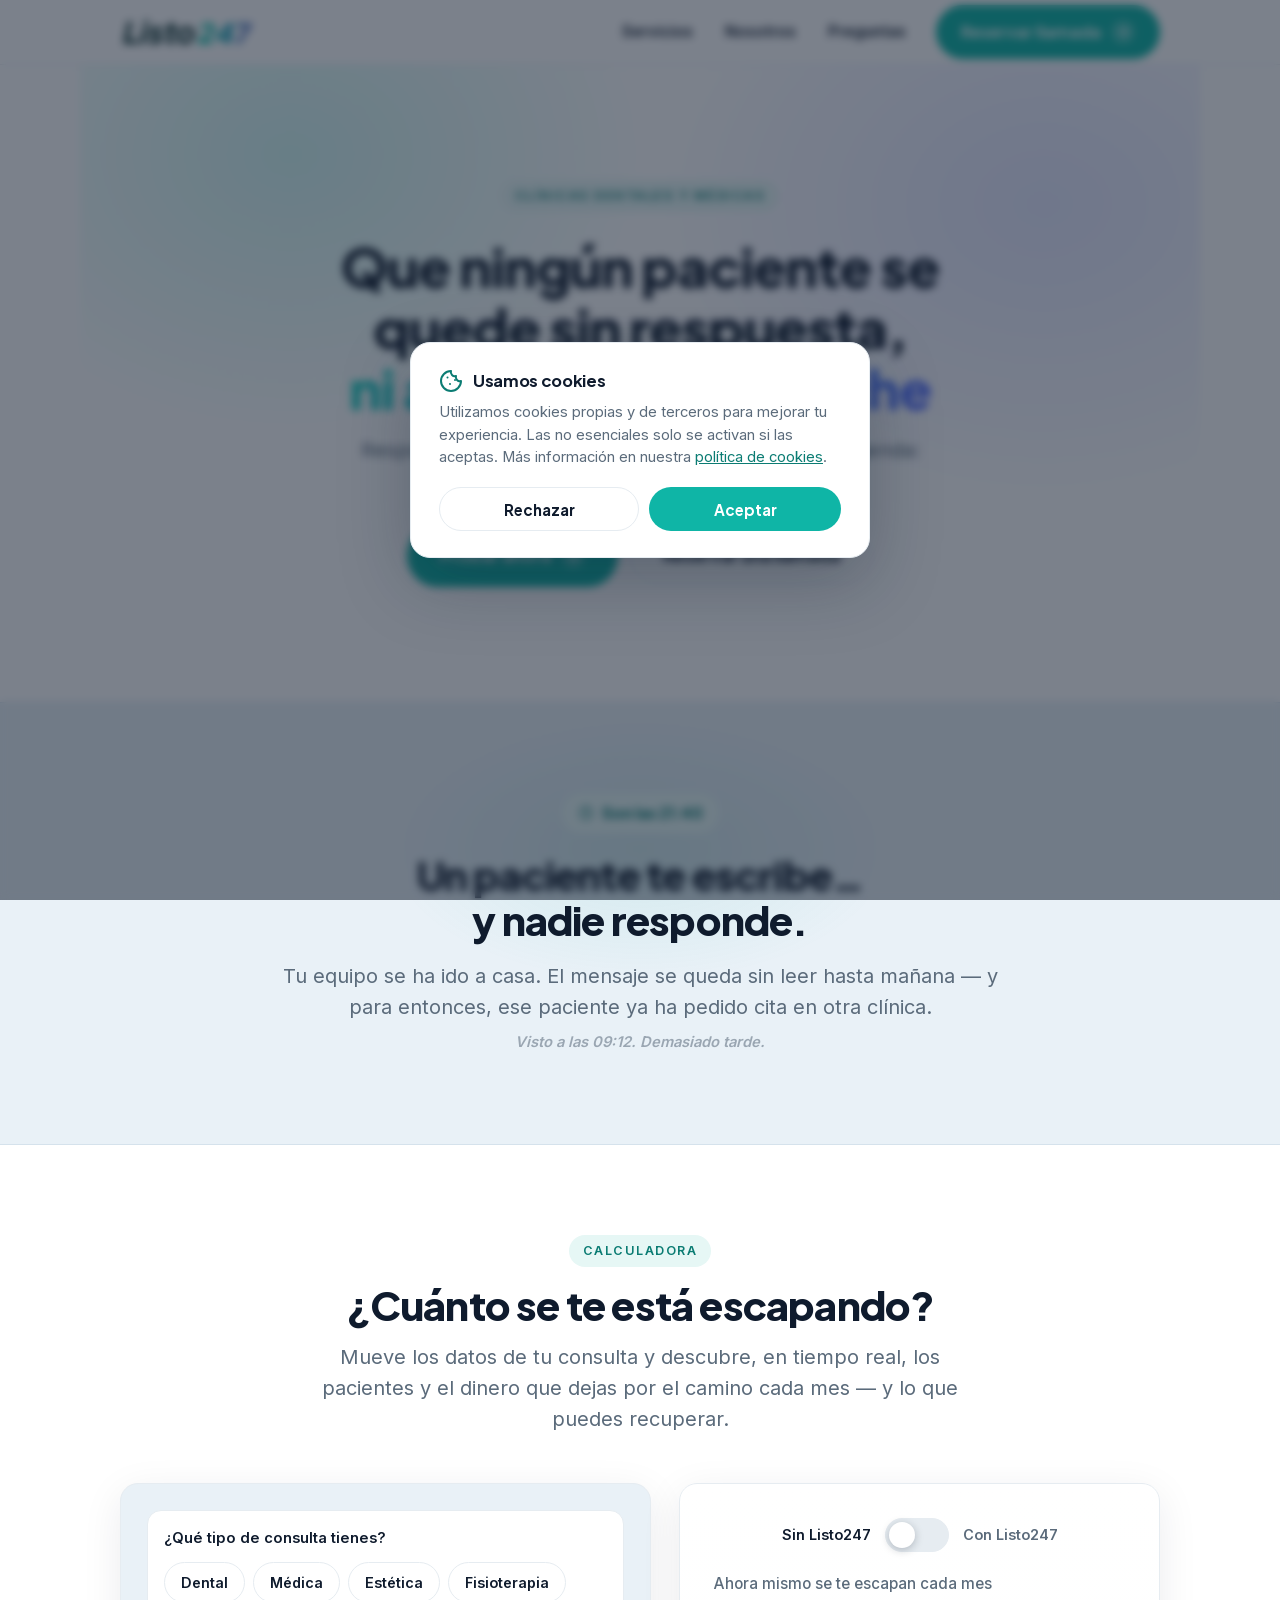
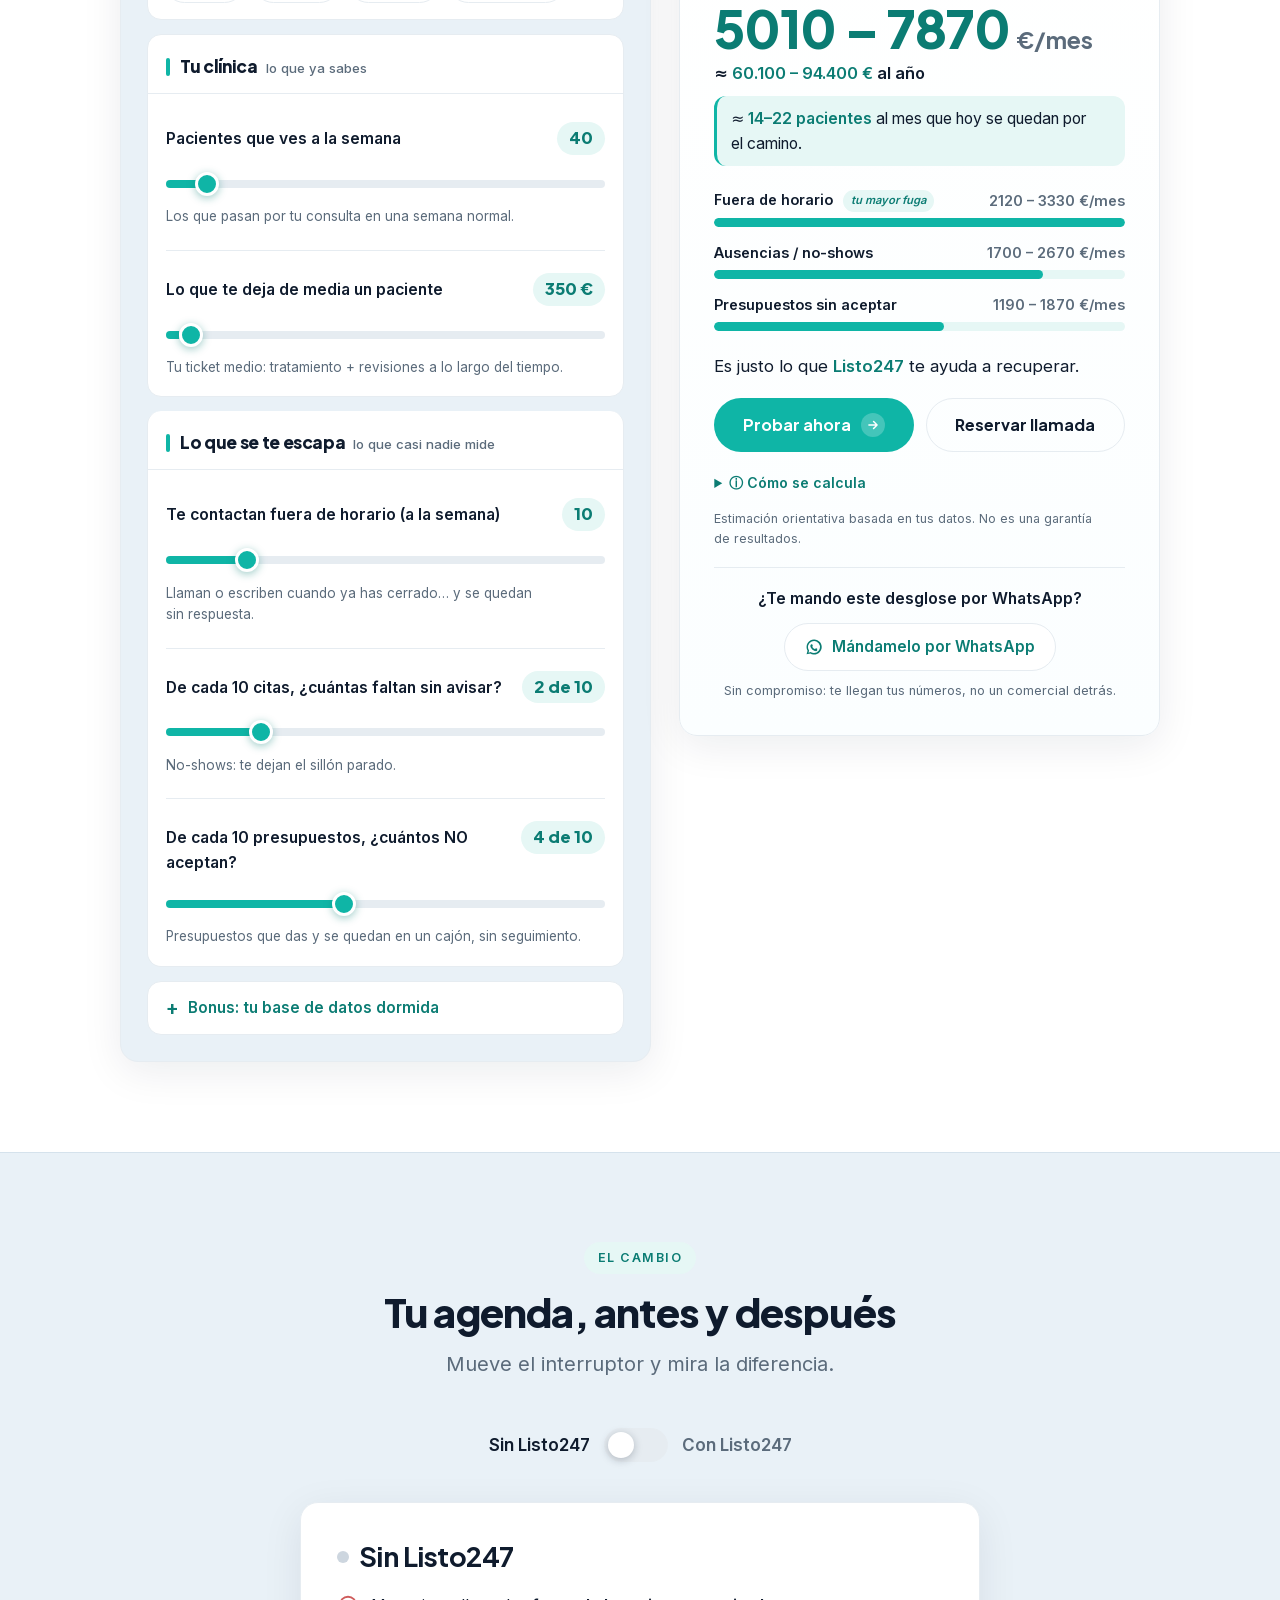
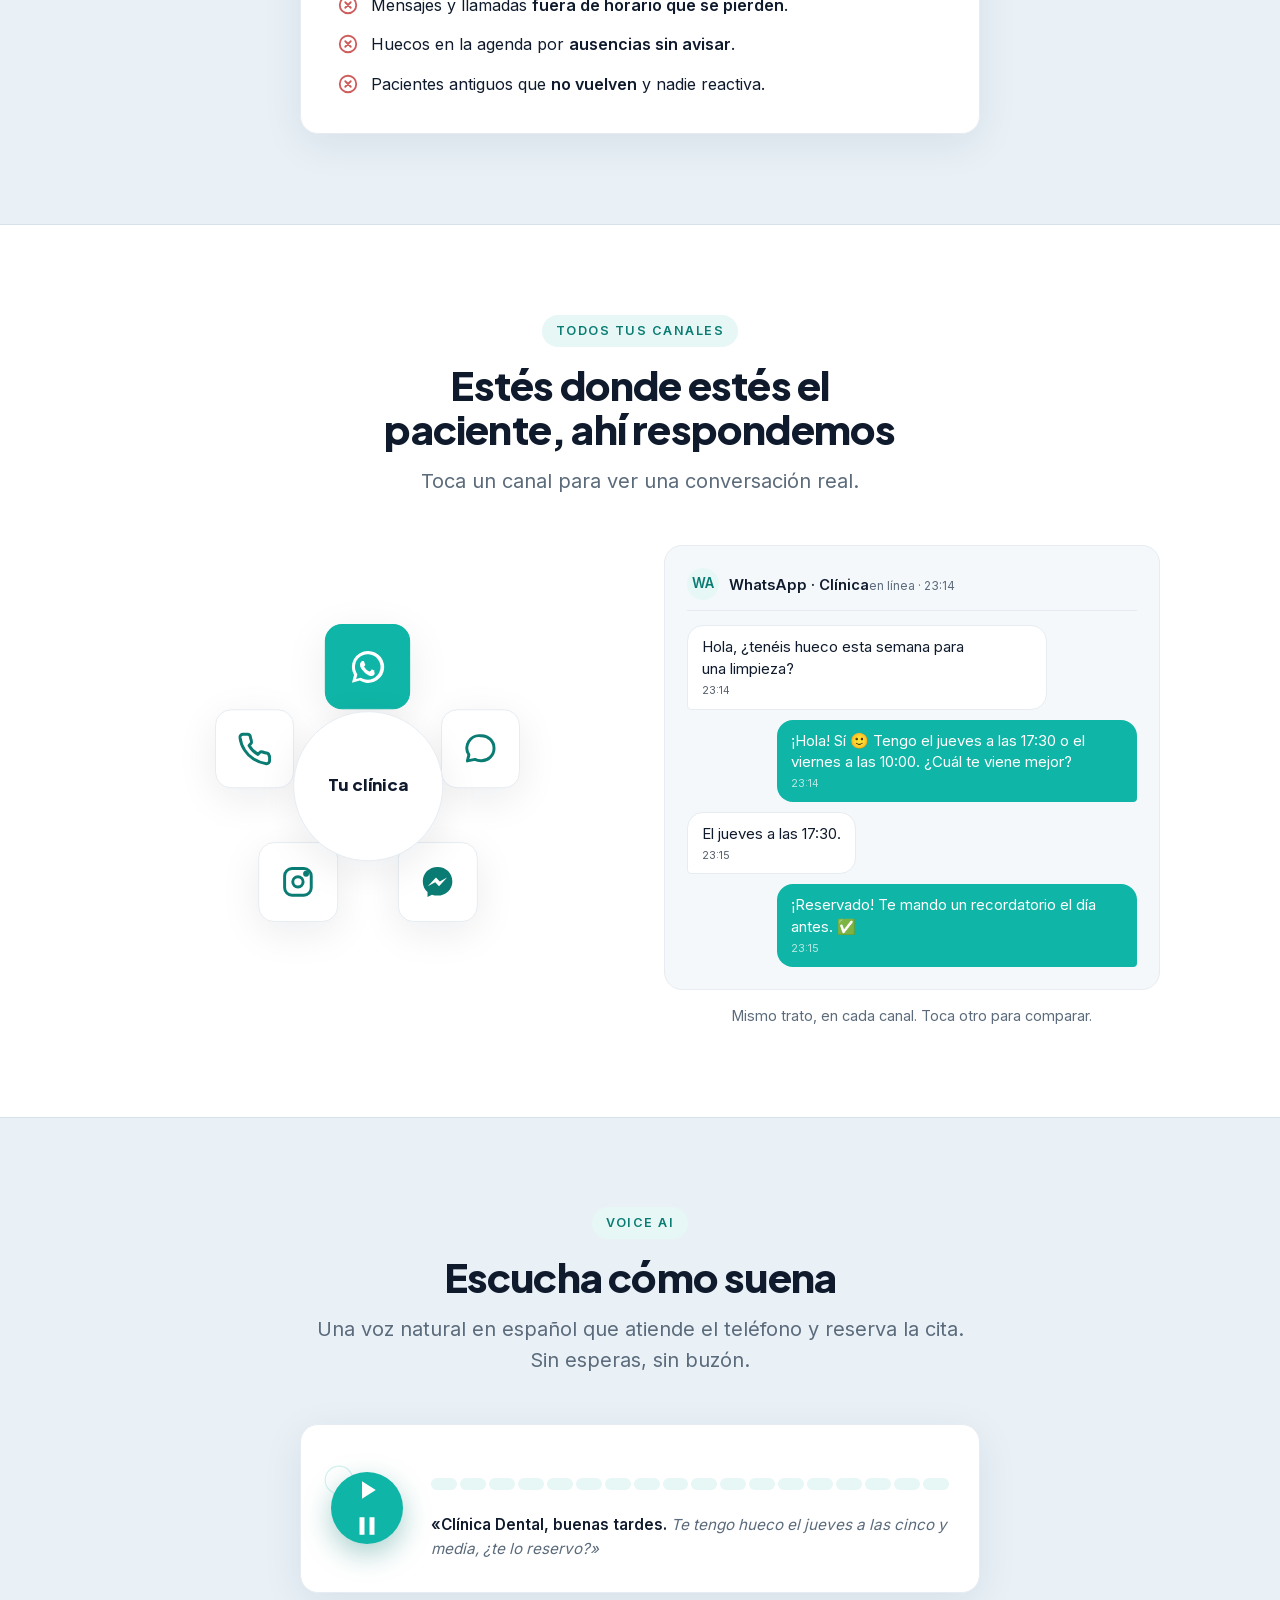
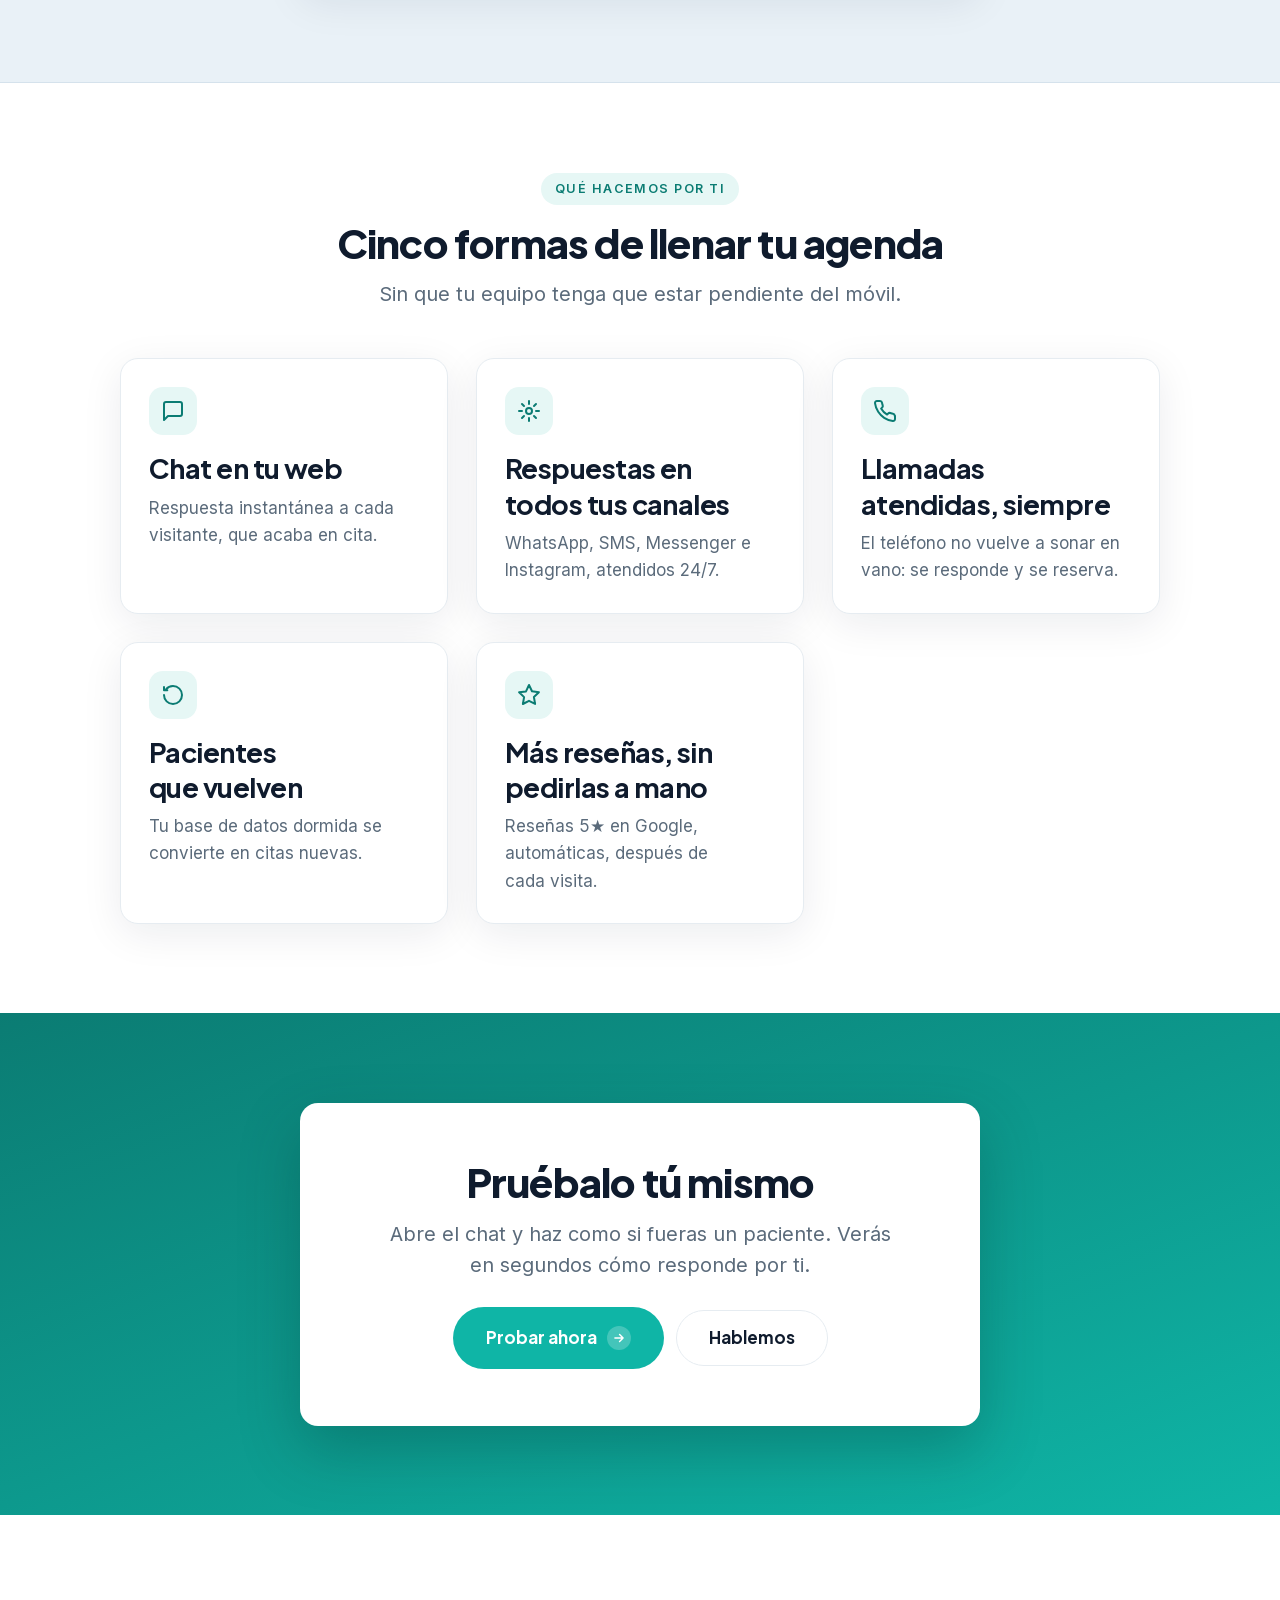
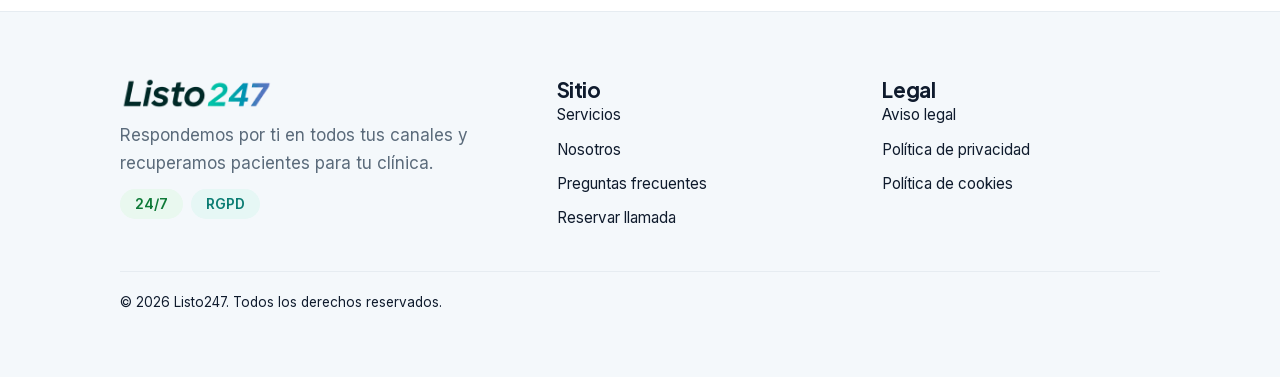
==== commit 87db193c: "UI: identidad de color unificada (teal de marca) + micro-interacciones - Color: --primary pasa al te" ====
--- a/index.html
+++ b/index.html
@@ -9,7 +9,7 @@
      title, description, canonical, og:url/og:title/og:description y el JSON-LD propio. -->
 <title>Listo247 — Que ningún paciente se quede sin respuesta</title>
 <meta name="description" content="Chat, voz y reactivación de pacientes para clínicas dentales y médicas. Respondemos cuando tú no puedes, y llenamos tu agenda." />
-<meta name="theme-color" content="#4F6BF6" />
+<meta name="theme-color" content="#0FB5A6" />
 <link rel="canonical" href="https://listo247.es/" />
 <link rel="alternate" hreflang="es-ES" href="https://listo247.es/" />
 <link rel="alternate" hreflang="x-default" href="https://listo247.es/" />
@@ -51,7 +51,7 @@
   :root{
     --bg:#FFFFFF; --bg-soft:#F4F8FB; --surface:#FFFFFF;
     --ink:#0F1B2D; --muted:#5B6B7B; --line:#E6ECF1;
-    --primary:#4F6BF6; --primary-deep:#0B7C73; --primary-soft:#E6F7F5;
+    --primary:#0FB5A6; --primary-deep:#0B7C73; --primary-soft:#E6F7F5;
     --ok:#16A34A; --radius:18px; --shadow:0 10px 40px rgba(15,27,45,.08);
     --maxw:1120px;
     --font-head:'Plus Jakarta Sans',system-ui,-apple-system,Segoe UI,sans-serif;
@@ -156,7 +156,7 @@
   <section class="hero container" data-light-rays>
     <div class="hero__inner">
       <span class="eyebrow reveal">Clínicas dentales y médicas</span>
-      <h1 class="reveal" data-reveal-delay="1" style="margin:16px 0">Que ningún paciente se quede sin respuesta, ni a las diez de la noche</h1>
+      <h1 class="reveal" data-reveal-delay="1" style="margin:16px 0">Que ningún paciente se quede sin respuesta, <span class="hl">ni a las diez de la noche</span></h1>
       <p class="lead reveal" data-reveal-delay="2" style="margin-inline:auto;max-width:560px">
         Respondemos cuando tú no puedes y llenamos tu agenda: chat, voz y reactivación de pacientes.
       </p>
@@ -520,12 +520,16 @@
       <div class="section__head reveal">
         <span class="eyebrow">Voice AI</span>
         <h2 id="voz-h">Escucha cómo suena</h2>
-        <p class="lead">Una voz natural en es-ES que atiende el teléfono y reserva la cita. Sin esperas, sin buzón.</p>
+        <p class="lead">Una voz natural en español que atiende el teléfono y reserva la cita. Sin esperas, sin buzón.</p>
       </div>
 
       <div class="voz__card reveal">
         <audio data-voz-audio preload="none" src="/assets/audio/voz-demo.mp3"></audio>
         <button class="voz__play" type="button" data-voz-play aria-label="Reproducir muestra de voz (demostración)">
+          <svg class="voz__ring" viewBox="0 0 100 100" aria-hidden="true">
+            <circle class="voz__ring-track" cx="50" cy="50" r="46"/>
+            <circle class="voz__ring-prog" cx="50" cy="50" r="46" data-voz-progress/>
+          </svg>
           <svg viewBox="0 0 24 24" fill="currentColor" data-voz-icon-play><path d="M8 5v14l11-7z"/></svg>
           <svg viewBox="0 0 24 24" fill="currentColor" data-voz-icon-pause hidden><path d="M6 5h4v14H6zM14 5h4v14h-4z"/></svg>
         </button>
--- a/css/design-system.css
+++ b/css/design-system.css
@@ -27,6 +27,9 @@
   --measure:70ch;             /* ancho máximo de lectura cómoda */
   --header-h:64px;
 
+  /* Gradiente de marca (teal del logo → azul del "247") */
+  --grad-brand:linear-gradient(120deg,#16D6C0,#5468FF);
+
   /* Banda de sección con contraste claro (alterna con el blanco) */
   --bg-band:#E9F1F7;
   --band-line:#D5E2EC;
@@ -95,8 +98,17 @@
 .btn:active{transform:translateY(0)}
 
 /* Botón primario "moderno": flecha que se desliza dentro de un círculo */
-.btn--primary{--_bg:var(--primary);--_fg:#fff}
+.btn--primary{--_bg:var(--primary);--_fg:#fff;overflow:hidden}
 .btn--primary:hover{--_bg:var(--primary-deep)}
+/* Destello que barre el botón al pasar el ratón */
+.btn--primary::before{
+  content:"";position:absolute;top:0;left:-130%;width:55%;height:100%;
+  background:linear-gradient(100deg,transparent,rgba(255,255,255,.35),transparent);
+  transform:skewX(-18deg);pointer-events:none;
+}
+.btn--primary:hover::before{animation:btn-shine .7s ease}
+@keyframes btn-shine{to{left:170%}}
+.btn--primary > *{position:relative;z-index:1}
 .btn .btn__icon{
   display:grid;place-items:center;width:24px;height:24px;border-radius:50%;
   background:rgba(255,255,255,.22);overflow:hidden;
--- a/css/home.css
+++ b/css/home.css
@@ -118,3 +118,64 @@
 }
 .cta-final h2{margin-bottom:14px}
 .cta-final .lead{margin:0 auto 26px;max-width:520px}
+
+/* ============================================================
+   Mejoras visuales (glow, resaltados, micro-interacciones)
+   ============================================================ */
+
+/* Glow de marca difuso detrás del hero, deriva lenta */
+.hero::after{
+  content:"";position:absolute;inset:-25% -10% auto -10%;height:130%;z-index:0;pointer-events:none;
+  background:
+    radial-gradient(38% 48% at 24% 30%, rgba(22,214,192,.18), transparent 70%),
+    radial-gradient(40% 50% at 80% 36%, rgba(84,104,255,.15), transparent 72%);
+  animation:heroGlow 22s ease-in-out infinite alternate;
+}
+@keyframes heroGlow{
+  0%{transform:translate3d(0,0,0) scale(1)}
+  100%{transform:translate3d(0,-3%,0) scale(1.1)}
+}
+
+/* Frase clave del H1 con gradiente de marca */
+.hl{
+  background:var(--grad-brand);-webkit-background-clip:text;background-clip:text;
+  color:transparent;-webkit-text-fill-color:transparent;
+}
+
+/* Reloj "en vivo": respira con un anillo suave */
+.problema__clock{animation:clockPulse 2.6s ease-in-out infinite}
+@keyframes clockPulse{
+  0%,100%{box-shadow:0 0 0 0 rgba(15,181,166,0)}
+  50%{box-shadow:0 0 0 7px rgba(15,181,166,.10)}
+}
+/* La línea "demasiado tarde" entra con un beat de retraso */
+.problema__missed{opacity:0;transform:translateY(8px);transition:opacity .6s ease .55s,transform .6s ease .55s}
+.problema__scene.is-in .problema__missed{opacity:1;transform:none}
+
+/* Tarjetas de servicios: elevación + borde de marca al pasar el ratón */
+.card--link{transition:transform .25s ease,box-shadow .25s ease,border-color .25s ease}
+.card--link:hover{
+  transform:translateY(-5px);
+  box-shadow:0 18px 44px rgba(15,27,45,.12);
+  border-color:rgba(15,181,166,.5);
+}
+
+/* Botón de voz: anillo de progreso real del clip */
+.voz__play{position:relative}
+.voz__ring{
+  position:absolute;inset:-7px;width:calc(100% + 14px);height:calc(100% + 14px);
+  transform:rotate(-90deg);pointer-events:none;
+}
+.voz__ring circle{fill:none;stroke-width:4}
+.voz__ring-track{stroke:rgba(15,181,166,.18)}
+.voz__ring-prog{
+  stroke:var(--primary);stroke-linecap:round;
+  stroke-dasharray:289;stroke-dashoffset:289;transition:stroke-dashoffset .12s linear;
+}
+
+@media(prefers-reduced-motion:reduce){
+  .hero::after{animation:none}
+  .problema__clock{animation:none}
+  .problema__missed{transition:none;opacity:1;transform:none}
+  .card--link:hover{transform:none}
+}
